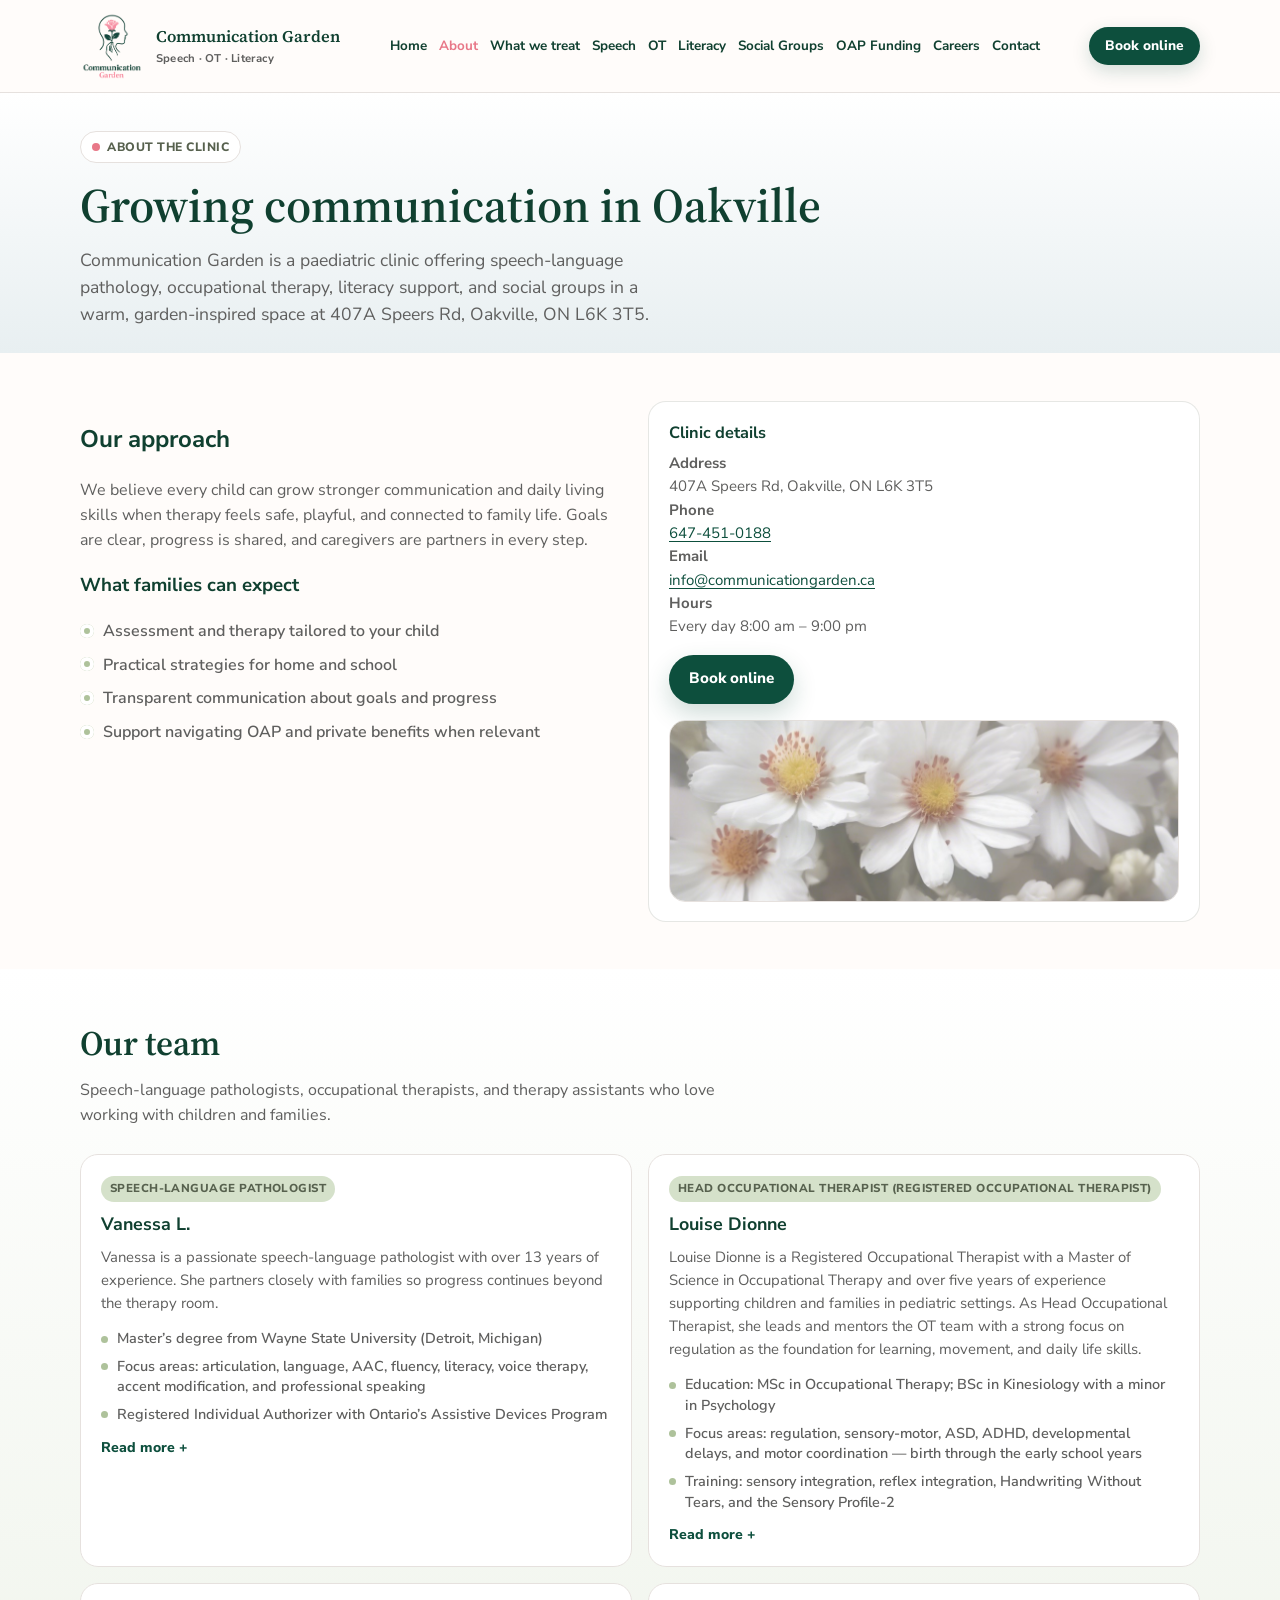
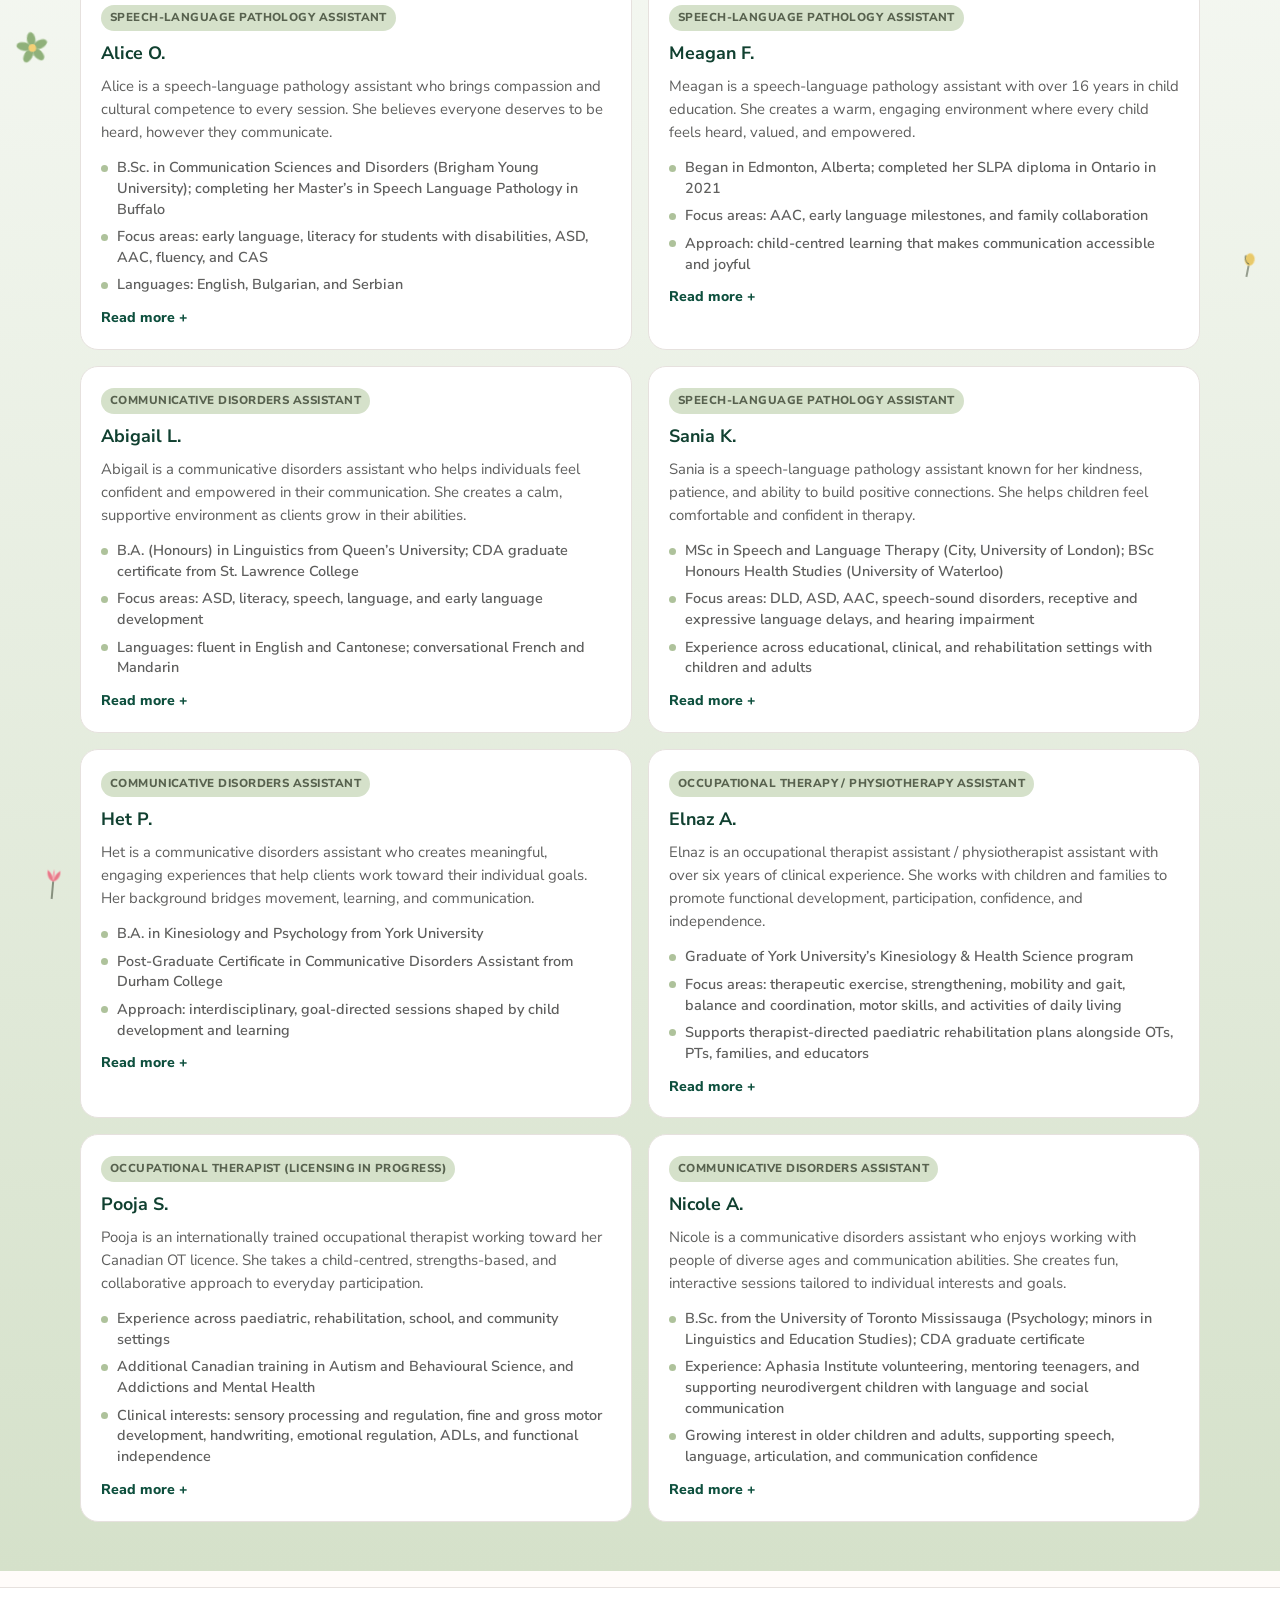
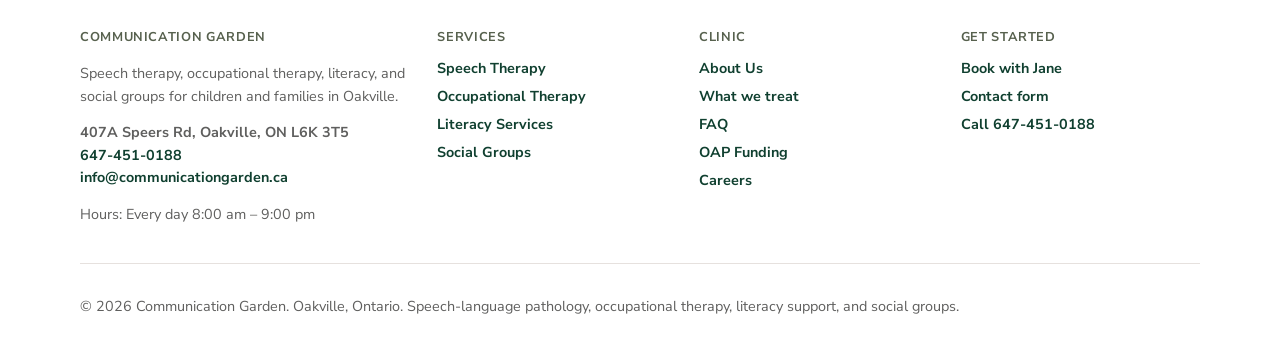
==== about-us/index.html @ 12ea1bd5 "Improve on-site SEO for Google discovery Unique keyword titles and meta descriptions, Twitter/OG sha" ====
<!DOCTYPE html>
<html lang="en-CA">
<head>
<meta charset="utf-8">
<meta name="viewport" content="width=device-width, initial-scale=1">
<title>About Our Oakville Clinic | Communication Garden</title>
<meta name="description" content="Meet the Communication Garden team — paediatric speech-language pathologists and occupational therapists serving Oakville, Burlington, Mississauga, and Halton.">
<link rel="canonical" href="https://communicationgarden.ca/about-us/">
<meta property="og:title" content="About Our Oakville Clinic | Communication Garden">
<meta property="og:description" content="Meet the Communication Garden team — paediatric speech-language pathologists and occupational therapists serving Oakville, Burlington, Mississauga, and Halton.">
<meta property="og:type" content="website">
<meta property="og:url" content="https://communicationgarden.ca/about-us/">
<meta property="og:image" content="https://communicationgarden.ca/assets/photo-hero.jpg">
<meta property="og:image:width" content="1600">
<meta property="og:image:height" content="1067">
<meta property="og:image:alt" content="Communication Garden clinic in Oakville">
<meta property="og:site_name" content="Communication Garden">
<meta property="og:locale" content="en_CA">
<meta name="twitter:card" content="summary_large_image">
<meta name="twitter:title" content="About Our Oakville Clinic | Communication Garden">
<meta name="twitter:description" content="Meet the Communication Garden team — paediatric speech-language pathologists and occupational therapists serving Oakville, Burlington, Mississauga, and Halton.">
<meta name="twitter:image" content="https://communicationgarden.ca/assets/photo-hero.jpg">
<meta name="theme-color" content="#0D4F3D">
<link rel="icon" href="/assets/favicon.png" type="image/png" sizes="any">
<link rel="icon" href="/assets/favicon-32x32.png" type="image/png" sizes="32x32">
<link rel="icon" href="/assets/favicon-16x16.png" type="image/png" sizes="16x16">
<link rel="apple-touch-icon" href="/assets/apple-touch-icon.png" sizes="180x180">
<link rel="preconnect" href="https://fonts.googleapis.com">
<link rel="preconnect" href="https://fonts.gstatic.com" crossorigin>
<link href="https://fonts.googleapis.com/css2?family=Nunito+Sans:wght@400;600;700;800&family=Source+Serif+4:opsz,wght@8..60,600&display=swap" rel="stylesheet">
<link rel="stylesheet" href="/styles.css">
<script type="application/ld+json">
{"@context":"https://schema.org","@type":["MedicalClinic","LocalBusiness"],"name":"Communication Garden","alternateName":"Communication Garden Oakville","description":"Paediatric speech therapy, occupational therapy, literacy support, and social groups in Oakville, Ontario.","url":"https://communicationgarden.ca/","telephone":"+1-647-451-0188","email":"info@communicationgarden.ca","image":"https://communicationgarden.ca/assets/logo.png","logo":"https://communicationgarden.ca/assets/logo.png","address":{"@type":"PostalAddress","streetAddress":"407A Speers Rd","addressLocality":"Oakville","addressRegion":"ON","postalCode":"L6K 3T5","addressCountry":"CA"},"geo":{"@type":"GeoCoordinates","latitude":43.43706,"longitude":-79.69803},"hasMap":"https://www.google.com/maps?q=407A+Speers+Rd,+Oakville,+ON+L6K+3T5","openingHoursSpecification":[{"@type":"OpeningHoursSpecification","dayOfWeek":["Monday","Tuesday","Wednesday","Thursday","Friday","Saturday","Sunday"],"opens":"08:00","closes":"21:00"}],"areaServed":[{"@type":"City","name":"Oakville"},{"@type":"City","name":"Burlington"},{"@type":"City","name":"Mississauga"},{"@type":"AdministrativeArea","name":"Halton"}],"sameAs":["https://communicationgarden.janeapp.com/","https://communicationgarden.janeapp.com/locations/communication-garden"],"medicalSpecialty":["Speech Pathology","Occupational Therapy"],"priceRange":"$$"}
</script>
</head>
<body>
<a class="skip" href="#main">Skip to content</a>
<header class="topbar">
  <div class="wrap topbar-inner">
    <a class="brand" href="/">
      <img src="/assets/logo.png" width="64" height="70" alt="Communication Garden logo">
      <span><span class="brand-name">Communication Garden</span><span class="brand-tag">Speech · OT · Literacy</span></span>
    </a>
    <nav class="nav-desktop" aria-label="Primary">
      <ul>
        <li><a href="/">Home</a></li>
<li><a href="/about-us/" aria-current="page">About</a></li>

<li><a href="/what-we-treat/">What we treat</a></li><li><a href="/speech-therapy/">Speech</a></li>
<li><a href="/occupational-therapy/">OT</a></li>
<li><a href="/literacy-services/">Literacy</a></li>
<li><a href="/social-groups/">Social Groups</a></li>
<li><a href="/oap-funding/">OAP Funding</a></li>
<li><a href="/careers/">Careers</a></li>
<li><a href="/contact/">Contact</a></li>
      </ul>
    </nav>
    <a class="nav-cta desktop-only" href="https://communicationgarden.janeapp.com/locations/communication-garden/book" target="_blank" rel="noopener">Book online</a>
    <button class="menu-toggle" type="button" aria-expanded="false" aria-controls="nav-drawer">Menu</button>
  </div>
  <div class="nav-drawer" id="nav-drawer">
    <div class="wrap">
      <ul>
        <li><a href="/">Home</a></li>
<li><a href="/about-us/" aria-current="page">About</a></li>

<li><a href="/what-we-treat/">What we treat</a></li><li><a href="/speech-therapy/">Speech</a></li>
<li><a href="/occupational-therapy/">OT</a></li>
<li><a href="/literacy-services/">Literacy</a></li>
<li><a href="/social-groups/">Social Groups</a></li>
<li><a href="/oap-funding/">OAP Funding</a></li>
<li><a href="/careers/">Careers</a></li>
<li><a href="/contact/">Contact</a></li>
      </ul>
      <a class="nav-cta" href="https://communicationgarden.janeapp.com/locations/communication-garden/book" target="_blank" rel="noopener">Book online</a>
    </div>
  </div>
</header>
<main id="main">

<section class="page-hero">
  <div class="wrap">
    <div class="eyebrow"><i></i> About the clinic</div>
    <h1>Growing communication in Oakville</h1>
    <p class="lede">Communication Garden is a paediatric clinic offering speech-language pathology, occupational therapy, literacy support, and social groups in a warm, garden-inspired space at 407A Speers Rd, Oakville, ON L6K 3T5.</p>
  </div>
</section>
<section>
  <div class="wrap grid-2">
    <div class="prose">
      <h2>Our approach</h2>
      <p>We believe every child can grow stronger communication and daily living skills when therapy feels safe, playful, and connected to family life. Goals are clear, progress is shared, and caregivers are partners in every step.</p>
<h3>What families can expect</h3>
      <ul class="list-check">
        <li>Assessment and therapy tailored to your child</li>
        <li>Practical strategies for home and school</li>
        <li>Transparent communication about goals and progress</li>
        <li>Support navigating OAP and private benefits when relevant</li>
      </ul>
    </div>
    <aside class="card">
      <h3>Clinic details</h3>
      <p><strong>Address</strong><br>407A Speers Rd, Oakville, ON L6K 3T5</p>
      <p><strong>Phone</strong><br><a href="tel:+16474510188">647-451-0188</a></p>
      <p><strong>Email</strong><br><a href="mailto:info@communicationgarden.ca">info@communicationgarden.ca</a></p>
      <p><strong>Hours</strong><br>Every day 8:00 am – 9:00 pm</p>
      <p style="margin-top:1rem"><a class="btn btn-primary" href="https://communicationgarden.janeapp.com/locations/communication-garden/book" target="_blank" rel="noopener">Book online</a></p>
      <div class="hero-photo" style="margin-top:1rem">
        <img src="/assets/photo-2.jpg" alt="Warm therapy room inside Communication Garden Oakville" width="640" height="360" loading="lazy">
      </div>
    </aside>
  </div>
</section>
<section class="band">
  <div class="wrap">
    <div class="section-head">
      <h2>Our team</h2>
      <p>Speech-language pathologists, occupational therapists, and therapy assistants who love working with children and families.</p>
    </div>
    <div class="team-grid">
      <article class="team-card">
        <span class="role">Speech-Language Pathologist</span>
        <h3>Vanessa L.</h3>
        <p>Vanessa is a passionate speech-language pathologist with over 13 years of experience. She partners closely with families so progress continues beyond the therapy room.</p>
        <ul class="team-points">
          <li>Master’s degree from Wayne State University (Detroit, Michigan)</li>
          <li>Focus areas: articulation, language, AAC, fluency, literacy, voice therapy, accent modification, and professional speaking</li>
          <li>Registered Individual Authorizer with Ontario’s Assistive Devices Program</li>
        </ul>
        <details class="team-more">
          <summary>Read more</summary>
          <p>Vanessa earned her Master’s degree from Wayne State University in Detroit, Michigan, and has worked in diverse settings including children’s treatment centres, community schools, an AAC clinic, and private practice. Her clinical expertise includes articulation, language, AAC, fluency, literacy, voice therapy, accent modification, and professional speaking skills. A registered Individual Authorizer with Ontario’s Assistive Devices Program, Vanessa is dedicated to family-centred care, working closely with families to support lasting progress beyond the therapy room.</p>
        </details>
      </article>
      <article class="team-card">
        <span class="role">Head Occupational Therapist (Registered Occupational Therapist)</span>
        <h3>Louise Dionne</h3>
        <p>Louise Dionne is a Registered Occupational Therapist with a Master of Science in Occupational Therapy and over five years of experience supporting children and families in pediatric settings. As Head Occupational Therapist, she leads and mentors the OT team with a strong focus on regulation as the foundation for learning, movement, and daily life skills.</p>
        <ul class="team-points">
          <li>Education: MSc in Occupational Therapy; BSc in Kinesiology with a minor in Psychology</li>
          <li>Focus areas: regulation, sensory-motor, ASD, ADHD, developmental delays, and motor coordination — birth through the early school years</li>
          <li>Training: sensory integration, reflex integration, Handwriting Without Tears, and the Sensory Profile-2</li>
        </ul>
        <details class="team-more">
          <summary>Read more</summary>
          <p>Louise Dionne is a Registered Occupational Therapist with a Master of Science in Occupational Therapy and over five years of experience supporting children and families in pediatric settings. She began her career working closely with children with autism spectrum disorder, sensory processing differences, ADHD, developmental delays, and motor coordination challenges, which shaped her clinical approach and passion for pediatric care.</p>
          <p>Louise has worked across clinic, school, and home-based environments, supporting infants and children from birth through the early school years. She holds a Bachelor of Science in Kinesiology with a minor in Psychology, and her graduate research explored the effectiveness of social stories in supporting self-regulation in children with autism.</p>
          <p>She has completed additional professional training in sensory integration, reflex integration, Handwriting Without Tears, and the Sensory Profile-2, allowing her to thoughtfully support children with sensory-motor, regulation, and functional participation needs. Louise brings a strong focus on regulation as the foundation for learning, movement, and daily life skills, and values practical strategies that can be consistently carried over across home, school, and therapy settings.</p>
          <p>In her current role as Head Occupational Therapist, Louise leads and supervises the OT team, providing mentorship, clinical guidance, and oversight to ensure high-quality, consistent care. Through years of hands-on experience, she has learned that meaningful progress happens when children are supported by aligned teams and when families feel confident, informed, and empowered. She places a strong emphasis on parent education, interdisciplinary collaboration, and clinician support.</p>
          <p>Outside of her professional role, Louise values time with her family and daughter. She also enjoys yoga, travel, and reading. She brings curiosity, structure, and compassion into both her work and everyday life, and remains deeply committed to ongoing learning and professional growth.</p>
        </details>
      </article>
      <article class="team-card">
        <span class="role">Speech-Language Pathology Assistant</span>
        <h3>Alice O.</h3>
        <p>Alice is a speech-language pathology assistant who brings compassion and cultural competence to every session. She believes everyone deserves to be heard, however they communicate.</p>
        <ul class="team-points">
          <li>B.Sc. in Communication Sciences and Disorders (Brigham Young University); completing her Master’s in Speech Language Pathology in Buffalo</li>
          <li>Focus areas: early language, literacy for students with disabilities, ASD, AAC, fluency, and CAS</li>
          <li>Languages: English, Bulgarian, and Serbian</li>
        </ul>
        <details class="team-more">
          <summary>Read more</summary>
          <p>Alice holds a B.Sc. in Communication Sciences and Disorders from Brigham Young University in Utah and is currently completing her Master’s in Speech Language Pathology in Buffalo. She has contributed to research in early language intervention, speech motor planning, and autism for children aged 4–18, and has worked in both Canada and the U.S. across educational and medical settings. Her experience includes early language, literacy for students with disabilities, ASD, AAC, fluency, and CAS. She emphasizes cultural competence and personalized care to help clients feel comfortable in therapy, and provides services in English, Bulgarian, and Serbian.</p>
        </details>
      </article>
      <article class="team-card">
        <span class="role">Speech-Language Pathology Assistant</span>
        <h3>Meagan F.</h3>
        <p>Meagan is a speech-language pathology assistant with over 16 years in child education. She creates a warm, engaging environment where every child feels heard, valued, and empowered.</p>
        <ul class="team-points">
          <li>Began in Edmonton, Alberta; completed her SLPA diploma in Ontario in 2021</li>
          <li>Focus areas: AAC, early language milestones, and family collaboration</li>
          <li>Approach: child-centred learning that makes communication accessible and joyful</li>
        </ul>
        <details class="team-more">
          <summary>Read more</summary>
          <p>Meagan is a passionate Speech-Language Pathology Assistant (SLPA) with over 16 years of experience in child education. She began her career in Edmonton, Alberta, supporting children’s learning and development across diverse educational settings. After relocating to Ontario, she completed her SLPA diploma in 2021 to deepen her focus on communication and language development. She applies her strong background in child-centred learning to speech and language support. Whether working with AAC, supporting early language milestones, or collaborating with families and professionals, she strives to make communication accessible and joyful.</p>
        </details>
      </article>
      <article class="team-card">
        <span class="role">Communicative Disorders Assistant</span>
        <h3>Abigail L.</h3>
        <p>Abigail is a communicative disorders assistant who helps individuals feel confident and empowered in their communication. She creates a calm, supportive environment as clients grow in their abilities.</p>
        <ul class="team-points">
          <li>B.A. (Honours) in Linguistics from Queen’s University; CDA graduate certificate from St. Lawrence College</li>
          <li>Focus areas: ASD, literacy, speech, language, and early language development</li>
          <li>Languages: fluent in English and Cantonese; conversational French and Mandarin</li>
        </ul>
        <details class="team-more">
          <summary>Read more</summary>
          <p>Abigail holds a Bachelor of Arts (Honours) in Linguistics from Queen’s University and completed her CDA graduate certificate at St. Lawrence College. Her experience includes supporting individuals with ASD, literacy, speech, language, and early language development. She is committed to advocating for her clients’ needs and creating a calm, supportive environment for them as they grow in their abilities. She is fluent in English and Cantonese, and conversational in French and Mandarin.</p>
        </details>
      </article>
      <article class="team-card">
        <span class="role">Speech-Language Pathology Assistant</span>
        <h3>Sania K.</h3>
        <p>Sania is a speech-language pathology assistant known for her kindness, patience, and ability to build positive connections. She helps children feel comfortable and confident in therapy.</p>
        <ul class="team-points">
          <li>MSc in Speech and Language Therapy (City, University of London); BSc Honours Health Studies (University of Waterloo)</li>
          <li>Focus areas: DLD, ASD, AAC, speech-sound disorders, receptive and expressive language delays, and hearing impairment</li>
          <li>Experience across educational, clinical, and rehabilitation settings with children and adults</li>
        </ul>
        <details class="team-more">
          <summary>Read more</summary>
          <p>Sania recently completed her Master of Science in Speech and Language Therapy at City, University of London, England, and holds a Bachelor of Science in Honours Health Studies from the University of Waterloo, Canada. She has clinical experience supporting children and adults across educational, clinical, and rehabilitation settings. Her experience includes developmental language disorder, autism spectrum disorder, AAC, speech-sound disorders, receptive and expressive language delays, and hearing impairment. She supports both verbal and non-verbal communication with individualized strategies, aiming to make therapy enjoyable, engaging, and meaningful.</p>
        </details>
      </article>
      <article class="team-card">
        <span class="role">Communicative Disorders Assistant</span>
        <h3>Het P.</h3>
        <p>Het is a communicative disorders assistant who creates meaningful, engaging experiences that help clients work toward their individual goals. Her background bridges movement, learning, and communication.</p>
        <ul class="team-points">
          <li>B.A. in Kinesiology and Psychology from York University</li>
          <li>Post-Graduate Certificate in Communicative Disorders Assistant from Durham College</li>
          <li>Approach: interdisciplinary, goal-directed sessions shaped by child development and learning</li>
        </ul>
        <details class="team-more">
          <summary>Read more</summary>
          <p>Het is a dedicated Communicative Disorders Assistant who is passionate about creating meaningful and engaging experiences that support clients in working toward their individual goals. She holds a Bachelor of Arts in Kinesiology and Psychology from York University and a Post-Graduate Certificate in Communicative Disorders Assistant from Durham College. Her educational background has shaped her interdisciplinary understanding of child development, communication, and learning.</p>
        </details>
      </article>
      <article class="team-card">
        <span class="role">Occupational Therapy / Physiotherapy Assistant</span>
        <h3>Elnaz A.</h3>
        <p>Elnaz is an occupational therapist assistant / physiotherapist assistant with over six years of clinical experience. She works with children and families to promote functional development, participation, confidence, and independence.</p>
        <ul class="team-points">
          <li>Graduate of York University’s Kinesiology &amp; Health Science program</li>
          <li>Focus areas: therapeutic exercise, strengthening, mobility and gait, balance and coordination, motor skills, and activities of daily living</li>
          <li>Supports therapist-directed paediatric rehabilitation plans alongside OTs, PTs, families, and educators</li>
        </ul>
        <details class="team-more">
          <summary>Read more</summary>
          <p>Elnaz is a graduate of York University’s Kinesiology &amp; Health Science program and an experienced Occupational Therapist Assistant / Physiotherapist Assistant with over six years of clinical experience supporting clients in rehabilitation and multidisciplinary healthcare settings. She supports therapist-directed treatment plans tailored to each child’s needs, abilities, interests, and goals. Her experience includes therapeutic exercise, strengthening, mobility and gait training, balance and coordination activities, endurance training, functional activities, motor skill development, and support with activities of daily living. She works closely with occupational therapists, physiotherapists, families, educators, and other healthcare professionals, monitors and reports children’s responses to treatment, reinforces home programs, and encourages participation in meaningful play, school, self-care, and daily routines.</p>
        </details>
      </article>
      <article class="team-card">
        <span class="role">Occupational Therapist (licensing in progress)</span>
        <h3>Pooja S.</h3>
        <p>Pooja is an internationally trained occupational therapist working toward her Canadian OT licence. She takes a child-centred, strengths-based, and collaborative approach to everyday participation.</p>
        <ul class="team-points">
          <li>Experience across paediatric, rehabilitation, school, and community settings</li>
          <li>Additional Canadian training in Autism and Behavioural Science, and Addictions and Mental Health</li>
          <li>Clinical interests: sensory processing and regulation, fine and gross motor development, handwriting, emotional regulation, ADLs, and functional independence</li>
        </ul>
        <details class="team-more">
          <summary>Read more</summary>
          <p>Pooja is an internationally trained Occupational Therapist currently working toward her Occupational Therapy licensing in Canada. She has experience working with children, young adults, and individuals across pediatric, rehabilitation, school, and community settings. She has additional training in Autism and Behavioural Science, as well as Addictions and Mental Health, completed in Canada. Her clinical interests include sensory processing and regulation, fine and gross motor development, handwriting, emotional regulation, activities of daily living, and functional independence. She works closely with families, educators, and other professionals to support meaningful participation in everyday activities.</p>
        </details>
      </article>
      <article class="team-card">
        <span class="role">Communicative Disorders Assistant</span>
        <h3>Nicole A.</h3>
        <p>Nicole is a communicative disorders assistant who enjoys working with people of diverse ages and communication abilities. She creates fun, interactive sessions tailored to individual interests and goals.</p>
        <ul class="team-points">
          <li>B.Sc. from the University of Toronto Mississauga (Psychology; minors in Linguistics and Education Studies); CDA graduate certificate</li>
          <li>Experience: Aphasia Institute volunteering, mentoring teenagers, and supporting neurodivergent children with language and social communication</li>
          <li>Growing interest in older children and adults, supporting speech, language, articulation, and communication confidence</li>
        </ul>
        <details class="team-more">
          <summary>Read more</summary>
          <p>Nicole completed her Bachelor of Science at the University of Toronto Mississauga, majoring in Psychology with double minors in Linguistics and Education Studies, before completing her graduate certificate as a CDA. She has experience volunteering with individuals with aphasia through the Aphasia Institute, mentoring teenagers, and supporting neurodivergent children with language and social communication. She enjoys creating fun, interactive sessions tailored to individual interests and goals, and has a growing interest in working with older children and adults while supporting speech, language, articulation, and communication confidence.</p>
        </details>
      </article>
    </div>
  </div>
</section>

</main>
<footer>
  <div class="wrap footer-grid">
    <div>
      <h3>Communication Garden</h3>
      <p>Speech therapy, occupational therapy, literacy, and social groups for children and families in Oakville.</p>
      <p><strong>407A Speers Rd, Oakville, ON L6K 3T5</strong><br>
      <a href="tel:+16474510188">647-451-0188</a><br>
      <a href="mailto:info@communicationgarden.ca">info@communicationgarden.ca</a></p>
      <p>Hours: Every day 8:00 am – 9:00 pm</p>
    </div>
    <div>
      <h3>Services</h3>
      <ul>
        <li><a href="/speech-therapy/">Speech Therapy</a></li>
        <li><a href="/occupational-therapy/">Occupational Therapy</a></li>
        <li><a href="/literacy-services/">Literacy Services</a></li>
        <li><a href="/social-groups/">Social Groups</a></li>
      </ul>
    </div>
    <div>
      <h3>Clinic</h3>
      <ul>
        <li><a href="/about-us/">About Us</a></li>
        <li><a href="/what-we-treat/">What we treat</a></li>
        <li><a href="/speech-therapy-oakville-faq/">FAQ</a></li>
        <li><a href="/oap-funding/">OAP Funding</a></li>
        <li><a href="/careers/">Careers</a></li>
      </ul>
    </div>
    <div>
      <h3>Get started</h3>
      <ul>
        <li><a href="https://communicationgarden.janeapp.com/locations/communication-garden/book" target="_blank" rel="noopener">Book with Jane</a></li>
        <li><a href="/contact/">Contact form</a></li>
        <li><a href="tel:+16474510188">Call 647-451-0188</a></li>
      </ul>
    </div>
  </div>
  <div class="wrap legal">
    <p>© 2026 Communication Garden. Oakville, Ontario. Speech-language pathology, occupational therapy, literacy support, and social groups.</p>
  </div>
</footer>
<script src="/site.js" defer></script>
</body>
</html>
---- styles.css ----
/* Communication Garden — static site */
:root {
  --forest: #0D4F3D;
  --forest-deep: #104030;
  --rose: #E87888;
  --sage: #D5E1CA;
  --sage-mid: #AEC29B;
  --sage-dark: #57614E;
  --blush: #FADCD6;
  --dusty: #E8EFF1;
  --slate: #899DA3;
  --slate-dark: #5B696D;
  --text: #1C1C1C;
  --muted: #5F5F5E;
  --bg: #FFFCFA;
  --card: #FFFFFF;
  --line: #E6E1DE;
  --radius: 18px;
  --shadow: 0 12px 40px rgba(13, 79, 61, 0.08);
  --max: 1120px;
}
* { box-sizing: border-box; }
html { scroll-behavior: smooth; }
body {
  margin: 0;
  font-family: "Nunito Sans", system-ui, -apple-system, sans-serif;
  color: var(--text);
  background: var(--bg);
  line-height: 1.55;
  -webkit-font-smoothing: antialiased;
}
img { max-width: 100%; height: auto; display: block; }
a { color: var(--forest); text-decoration-thickness: 1px; text-underline-offset: 3px; }
a:hover { color: var(--slate-dark); }
.wrap { width: min(var(--max), calc(100% - 2rem)); margin-inline: auto; }
.skip {
  position: absolute; left: -999px; top: 0; background: var(--forest); color: #fff;
  padding: .6rem 1rem; z-index: 100;
}
.skip:focus { left: 1rem; top: 1rem; }
.topbar {
  position: sticky; top: 0; z-index: 50;
  background: rgba(255,252,250,.94);
  backdrop-filter: blur(10px);
  border-bottom: 1px solid var(--line);
}
.topbar-inner {
  display: flex; align-items: center; justify-content: space-between; gap: 1rem;
  padding: .7rem 0;
}
.brand { display: flex; align-items: center; gap: .75rem; text-decoration: none; color: inherit; }
.brand img {
  width: 64px; height: auto; max-height: none;
  object-fit: contain; object-position: center top;
  flex-shrink: 0; display: block;
}
.topbar, .topbar-inner, .brand { overflow: visible; }
.brand-name {
  font-family: "Source Serif 4", Georgia, serif;
  font-weight: 600; font-size: 1.02rem; color: var(--forest-deep); line-height: 1.15;
}
.brand-tag { display: block; font-size: .7rem; color: var(--muted); font-weight: 700; letter-spacing: .02em; }
.nav-desktop ul {
  display: flex; flex-wrap: wrap; gap: .15rem .85rem; list-style: none; margin: 0; padding: 0;
  font-size: .86rem; font-weight: 700;
}
.nav-desktop a { text-decoration: none; color: var(--forest-deep); }
.nav-desktop a:hover, .nav-desktop a[aria-current="page"] { color: var(--rose); }
.nav-cta {
  background: var(--forest); color: #fff !important; padding: .55rem 1rem; border-radius: 999px;
  text-decoration: none !important; font-weight: 800; font-size: .86rem;
  box-shadow: 0 6px 18px rgba(13,79,61,.18); white-space: nowrap;
}
.nav-cta:hover { background: var(--forest-deep); }
.menu-toggle {
  display: none; border: 1px solid var(--line); background: #fff; border-radius: 10px;
  padding: .45rem .7rem; font-weight: 800; color: var(--forest-deep); cursor: pointer;
}
.nav-drawer {
  display: none; border-top: 1px solid var(--line); background: #fff; padding: .75rem 0 1rem;
}
.nav-drawer.open { display: block; }
.nav-drawer ul { list-style: none; margin: 0; padding: 0; display: grid; gap: .35rem; }
.nav-drawer a {
  display: block; padding: .55rem 0; text-decoration: none; font-weight: 800; color: var(--forest-deep);
}
.nav-drawer .nav-cta { display: inline-flex; margin-top: .5rem; }
.hero {
  position: relative; overflow: hidden;
  padding: 3.25rem 0 2.75rem;
  background:
    radial-gradient(900px 420px at 85% 10%, rgba(232,120,136,.18), transparent 60%),
    radial-gradient(700px 380px at 10% 80%, rgba(174,194,155,.35), transparent 55%),
    linear-gradient(180deg, #fff 0%, var(--dusty) 100%);
}
.hero-grid { display: grid; grid-template-columns: 1.15fr .85fr; gap: 2.25rem; align-items: center; }
.eyebrow {
  display: inline-flex; align-items: center; gap: .45rem;
  background: #fff; border: 1px solid var(--line); color: var(--sage-dark);
  font-size: .76rem; font-weight: 800; letter-spacing: .04em; text-transform: uppercase;
  padding: .35rem .7rem; border-radius: 999px; margin-bottom: 1rem;
}
.eyebrow i { width: 8px; height: 8px; border-radius: 50%; background: var(--rose); display: inline-block; }
h1 {
  font-family: "Source Serif 4", Georgia, serif;
  font-size: clamp(1.9rem, 4vw, 3rem); line-height: 1.12; margin: 0 0 .85rem;
  color: var(--forest-deep); font-weight: 600;
}
.lede { font-size: 1.1rem; color: var(--muted); max-width: 38rem; margin: 0 0 1.2rem; }
.hero-points { display: grid; gap: .55rem; margin: 0 0 1.4rem; padding: 0; list-style: none; }
.hero-points li {
  display: flex; gap: .6rem; align-items: flex-start; font-weight: 700; color: var(--forest-deep);
}
.hero-points li::before {
  content: ""; width: 18px; height: 18px; margin-top: .15rem; flex: none;
  background: var(--sage-mid); border-radius: 50%; box-shadow: inset 0 0 0 5px #fff;
}
.cta-row { display: flex; flex-wrap: wrap; gap: .7rem; align-items: center; }
.btn {
  display: inline-flex; align-items: center; justify-content: center; gap: .4rem;
  border-radius: 999px; padding: .8rem 1.25rem; font-weight: 800; border: none; cursor: pointer;
  text-decoration: none !important; font-size: .95rem;
}
.btn-primary { background: var(--forest); color: #fff !important; box-shadow: 0 10px 24px rgba(13,79,61,.2); }
.btn-primary:hover { background: var(--forest-deep); }
.btn-ghost { background: #fff; color: var(--forest) !important; border: 1px solid var(--line); }
.btn-ghost:hover { border-color: var(--slate); }
.trust-row { display: flex; flex-wrap: wrap; gap: .55rem; margin-top: 1.35rem; }
.pill {
  background: rgba(255,255,255,.85); border: 1px solid var(--line); border-radius: 999px;
  padding: .38rem .72rem; font-size: .76rem; font-weight: 800; color: var(--sage-dark);
}
.hero-card {
  background: var(--card); border-radius: 24px; box-shadow: var(--shadow);
  border: 1px solid var(--line); padding: 1.35rem;
}
.hero-card h2 { font-size: 1.05rem; margin: 0 0 .85rem; color: var(--forest-deep); }
.nap { display: grid; gap: .65rem; font-size: .92rem; }
.nap strong { display: block; color: var(--forest-deep); font-size: .76rem; text-transform: uppercase; letter-spacing: .04em; }
.hours { margin-top: 1rem; padding-top: 1rem; border-top: 1px solid var(--line); }
.hours p { margin: .35rem 0 0; color: var(--muted); }
.hero-photo { margin-top: 1rem; border-radius: 16px; overflow: hidden; border: 1px solid var(--line); }
.hero-photo img { width: 100%; height: 180px; object-fit: cover; }
section { padding: 3rem 0; }
.section-head { max-width: 42rem; margin-bottom: 1.6rem; }
.section-head h2 {
  font-family: "Source Serif 4", Georgia, serif; font-size: clamp(1.55rem, 3vw, 2.15rem);
  margin: 0 0 .5rem; color: var(--forest-deep); font-weight: 600;
}
.section-head p { margin: 0; color: var(--muted); }
.page-hero { padding: 2.4rem 0 1.5rem; background: linear-gradient(180deg, #fff, var(--dusty)); }
.page-hero .lede { margin-bottom: 0; }
.services { display: grid; grid-template-columns: repeat(4, 1fr); gap: 1rem; }
.service {
  background: #fff; border: 1px solid var(--line); border-radius: var(--radius);
  padding: 1.25rem; display: flex; flex-direction: column; gap: .65rem;
  box-shadow: 0 8px 24px rgba(28,28,28,.03); min-height: 100%;
}
.service .icon {
  width: 42px; height: 42px; border-radius: 14px; display: grid; place-items: center;
  font-size: 1.15rem; background: var(--sage);
}
.service:nth-child(2) .icon { background: var(--blush); }
.service:nth-child(3) .icon { background: var(--dusty); }
.service:nth-child(4) .icon { background: #f3e6dc; }
.service h3 { margin: 0; font-size: 1.08rem; color: var(--forest-deep); }
.service p { margin: 0; color: var(--muted); flex: 1; font-size: .93rem; }
.service a { font-weight: 800; text-decoration: none; }
.band { background: linear-gradient(180deg, #fff, var(--sage)); }
.why { display: grid; grid-template-columns: 1fr 1fr; gap: 1rem; }
.why article, .card {
  background: #fff; border-radius: var(--radius); padding: 1.2rem 1.25rem; border: 1px solid rgba(87,97,78,.15);
}
.why h3, .card h3 { margin: 0 0 .35rem; font-size: 1.02rem; color: var(--forest-deep); }
.why p, .card p { margin: 0; color: var(--muted); font-size: .94rem; }
.funding { display: grid; grid-template-columns: 1.2fr .8fr; gap: 1.25rem; align-items: stretch; }
.funding-card, .funding-side {
  border-radius: 22px; padding: 1.55rem; border: 1px solid var(--line); background: #fff;
}
.funding-side {
  background: var(--forest); color: #fff; border: none;
  display: flex; flex-direction: column; justify-content: center; gap: .8rem;
}
.funding-side h3 { margin: 0; font-family: "Source Serif 4", Georgia, serif; font-size: 1.4rem; font-weight: 600; }
.funding-side p { margin: 0; opacity: .92; }
.funding-side a { color: #fff !important; font-weight: 800; }
.cta-final {
  background: linear-gradient(135deg, var(--forest), var(--forest-deep));
  color: #fff; border-radius: 28px; padding: 2rem; text-align: center; box-shadow: var(--shadow);
}
.cta-final h2 { margin: 0 0 .5rem; font-family: "Source Serif 4", Georgia, serif; font-weight: 600; font-size: clamp(1.45rem, 3vw, 2rem); }
.cta-final p { margin: 0 auto 1.2rem; max-width: 36rem; opacity: .92; }
.cta-final .btn-primary { background: #fff; color: var(--forest) !important; }
.cta-final .btn-ghost { background: transparent; color: #fff !important; border-color: rgba(255,255,255,.35); }
.prose { max-width: 46rem; }
.prose p, .prose li { color: var(--muted); }
.prose h2, .prose h3 { color: var(--forest-deep); }
.grid-2 { display: grid; grid-template-columns: 1fr 1fr; gap: 1rem; }
.grid-3 { display: grid; grid-template-columns: repeat(3, 1fr); gap: 1rem; }
.list-check { list-style: none; padding: 0; margin: 0; display: grid; gap: .55rem; }
.list-check li {
  display: flex; gap: .55rem; align-items: flex-start; color: var(--muted); font-weight: 600;
}
.list-check li::before {
  content: ""; width: 14px; height: 14px; margin-top: .3rem; flex: none;
  border-radius: 50%; background: var(--sage-mid); box-shadow: inset 0 0 0 4px #fff;
}
.team-grid { display: grid; grid-template-columns: repeat(2, 1fr); gap: 1rem; }
.team-card {
  background: #fff; border: 1px solid var(--line); border-radius: var(--radius); padding: 1.25rem;
}
.team-card .role {
  display: inline-block; font-size: .72rem; font-weight: 800; letter-spacing: .04em;
  text-transform: uppercase; color: var(--sage-dark); background: var(--sage);
  border-radius: 999px; padding: .25rem .55rem; margin-bottom: .55rem;
}
.team-card h3 { margin: 0 0 .45rem; color: var(--forest-deep); font-size: 1.12rem; }
.team-card p { margin: 0; color: var(--muted); font-size: .93rem; }
.team-card .team-points {
  list-style: none;
  margin: .85rem 0 0;
  padding: 0;
  display: grid;
  gap: .4rem;
}
.team-card .team-points li {
  position: relative;
  padding-left: 1rem;
  color: var(--muted);
  font-size: .9rem;
  font-weight: 600;
  line-height: 1.45;
}
.team-card .team-points li::before {
  content: "";
  position: absolute;
  left: 0;
  top: .45rem;
  width: 7px;
  height: 7px;
  border-radius: 50%;
  background: var(--sage-mid);
}
.team-card .team-more {
  margin-top: .75rem;
}
.team-card .team-more summary {
  cursor: pointer;
  color: var(--forest);
  font-weight: 800;
  font-size: .88rem;
  list-style: none;
}
.team-card .team-more summary::-webkit-details-marker { display: none; }
.team-card .team-more summary::after {
  content: " +";
  font-weight: 800;
}
.team-card .team-more[open] summary::after { content: " –"; }
.team-card .team-more p {
  margin: .55rem 0 0;
  font-size: .9rem;
}


.faq details {
  background: #fff; border: 1px solid var(--line); border-radius: 14px; padding: .9rem 1rem; margin-bottom: .7rem;
}
.faq summary { cursor: pointer; font-weight: 800; color: var(--forest-deep); }
.faq details p { margin: .65rem 0 0; color: var(--muted); }
.form-card {
  background: #fff; border: 1px solid var(--line); border-radius: 22px; padding: 1.4rem;
  box-shadow: var(--shadow);
}
.form { display: grid; gap: .85rem; }
.form-row { display: grid; grid-template-columns: 1fr 1fr; gap: .85rem; }
label { display: grid; gap: .3rem; font-weight: 700; font-size: .88rem; color: var(--forest-deep); }
input, textarea, select {
  font: inherit; padding: .7rem .8rem; border-radius: 12px; border: 1px solid var(--line);
  background: #fff; color: var(--text);
}
input:focus, textarea:focus, select:focus { outline: 2px solid rgba(13,79,61,.25); border-color: var(--forest); }
.honeypot { position: absolute; left: -9999px; opacity: 0; height: 0; width: 0; overflow: hidden; }
.form-note { font-size: .8rem; color: var(--muted); margin: 0; }
.form-status { display: none; padding: .75rem 1rem; border-radius: 12px; font-weight: 700; }
.form-status.ok { display: block; background: var(--sage); color: var(--forest-deep); }
.form-status.err { display: block; background: var(--blush); color: #7a2e2e; }
.fallback-links { margin-top: .75rem; font-size: .9rem; color: var(--muted); }
.contact-grid { display: grid; grid-template-columns: 1fr 1.1fr; gap: 1.25rem; align-items: start; }


/* Scroll-draw flower (decorative, low weight) */
.section-bloom {
  display: flex; justify-content: center; align-items: flex-end;
  padding: .35rem 0 .15rem; pointer-events: none;
}
.grow-flower { width: 42px; height: 122px; opacity: .72; overflow: visible; }
.gf-path {
  fill: none;
  stroke-linecap: round;
  stroke-linejoin: round;
  stroke-dasharray: 100;
  stroke-dashoffset: 100;
}
.gf-stem { stroke: var(--forest); stroke-width: 1.35; }
.gf-leaf-l, .gf-leaf-r { stroke: var(--sage-dark); stroke-width: 1.2; }
.gf-bloom { stroke: var(--rose); stroke-width: 1.35; }
.gf-center { stroke: var(--rose); stroke-width: 1.1; fill: none; }
.grow-flower.is-static .gf-path { stroke-dashoffset: 0; }
@media (max-width: 820px) {
  /* Compact flower between sections — visible on phones, does not cover copy */
  .section-bloom {
    display: flex;
    justify-content: center;
    align-items: flex-end;
    padding: .55rem 0 .2rem;
    min-height: 88px;
  }
  .grow-flower {
    width: 28px;
    height: 82px;
    opacity: .68;
  }
}
@media (prefers-reduced-motion: reduce) {
  .section-bloom { display: flex; }
  .gf-path { stroke-dashoffset: 0; }
  .grow-flower.is-static .gf-path { stroke-dashoffset: 0; }
}


/* Scroll-draw side vine (homepage, decorative) */
.vine-region { position: relative; overflow: visible; }
.vine-region > section { position: relative; z-index: 1; }
.vine-region .service,
.vine-region .why article,
.vine-region .funding-card,
.vine-region .funding-side {
  position: relative;
  z-index: 1;
}
/* Keep opaque card surfaces above the vine — do not override .funding-side (forest CTA) */
.vine-region .service,
.vine-region .why article,
.vine-region .funding-card {
  background: #fff;
}
.scroll-vine {
  position: absolute;
  top: 0.15rem;
  bottom: 0.35rem;
  pointer-events: none;
  z-index: 0;
  overflow: visible;
}
.scroll-vine--left {
  left: max(0px, calc((100% - var(--max)) / 2 - 5.5rem));
  width: 6.5rem;
  opacity: 0.9;
}
.scroll-vine--right {
  display: none;
  right: max(0px, calc((100% - var(--max)) / 2 - 4.5rem));
  left: auto;
  width: 5.25rem;
  top: 10%;
  bottom: 24%;
  opacity: 0.55;
}
.gv-stem-svg {
  position: absolute;
  inset: 0;
  width: 100%;
  height: 100%;
  overflow: visible;
}
.gv-path {
  fill: none;
  stroke-linecap: round;
  stroke-linejoin: round;
  stroke-dasharray: 100;
  stroke-dashoffset: 100;
}
.gv-stem {
  stroke: var(--forest);
  stroke-width: 2.5px;
  opacity: 0.95;
  vector-effect: non-scaling-stroke;
}
.gv-leaf-sprite {
  position: absolute;
  width: 40px;
  height: 52px;
  opacity: 0;
  transform: scale(0.4);
  transform-origin: center center;
  z-index: 1;
}
.gv-leaf-sprite svg {
  display: block;
  width: 100%;
  height: 100%;
  overflow: visible;
}
.gv-leaf-sprite--left {
  left: -0.15rem;
}
.gv-leaf-sprite--right {
  right: -0.35rem;
  left: auto;
  transform: scale(0.4) scaleX(-1);
}
.gv-leaf-fill {
  fill: var(--sage-mid);
  fill-opacity: 0;
  stroke: none;
}
.gv-leaf-path {
  stroke: var(--sage-dark);
  stroke-width: 2.1px;
  vector-effect: non-scaling-stroke;
}
.gv-bloom-g {
  transform-box: fill-box;
  transform-origin: center;
  opacity: 0;
  transform: scale(0.45);
}
.gv-end-bloom {
  position: absolute;
  left: 50%;
  bottom: 0;
  width: 118px;
  height: 118px;
  margin-left: -59px;
  transform: scale(0.3);
  transform-origin: center bottom;
  opacity: 0;
  overflow: visible;
  pointer-events: none;
  z-index: 2;
}
.gv-bloom, .gv-petal {
  stroke: var(--rose);
  stroke-width: 2.4px;
  vector-effect: non-scaling-stroke;
}
.gv-center {
  stroke: var(--rose);
  stroke-width: 2.1px;
  vector-effect: non-scaling-stroke;
}
.gv-bloom-fill {
  fill: var(--rose);
  fill-opacity: 0;
  stroke: none;
}
.gv-stem-svg.is-static .gv-path,
.gv-end-bloom.is-static .gv-path,
.gv-leaf-sprite.is-static .gv-path { stroke-dashoffset: 0; }
.gv-leaf-sprite.is-static {
  opacity: 1;
  transform: scale(1);
}
.gv-leaf-sprite--right.is-static { transform: scale(1) scaleX(-1); }
.gv-leaf-sprite.is-static .gv-leaf-fill { fill-opacity: 0.42; }
.gv-end-bloom.is-static {
  opacity: 1;
  transform: scale(1);
}
.gv-end-bloom.is-static .gv-bloom-fill { fill-opacity: 0.4; }
.gv-end-bloom.is-static .gv-bloom-g { opacity: 1; transform: scale(1); }

@media (min-width: 1200px) {
  .scroll-vine--right { display: block; }
  .scroll-vine--left {
    left: max(0.15rem, calc((100% - var(--max)) / 2 - 5.75rem));
    width: 7rem;
    opacity: 0.92;
  }
  .gv-leaf-sprite { width: 44px; height: 56px; }
}
@media (max-width: 1199px) {
  .scroll-vine--left {
    left: 0.2rem;
    width: 5rem;
    opacity: 0.88;
  }
  .gv-end-bloom { width: 96px; height: 96px; margin-left: -48px; }
}
@media (max-width: 820px) {
  .vine-region { padding-left: 2.85rem; }
  .scroll-vine--left {
    left: 0.15rem;
    width: 2.55rem; /* ~41px */
    opacity: 0.95;
  }
  .gv-leaf-sprite {
    width: 30px;
    height: 40px;
  }
  .gv-leaf-sprite--left { left: -0.35rem; }
  .gv-leaf-sprite--right { right: -0.85rem; }
  .gv-stem { stroke-width: 2.45px; }
  .gv-end-bloom {
    width: 72px;
    height: 72px;
    margin-left: 0;
    left: 0;
    transform: scale(0.3);
  }
  .gv-end-bloom.is-static { transform: scale(1); }
}
@media (prefers-reduced-motion: reduce) {
  .gv-path { stroke-dashoffset: 0; }
  .gv-leaf-sprite {
    opacity: 1;
    transform: scale(1);
  }
  .gv-leaf-sprite--right { transform: scale(1) scaleX(-1); }
  .gv-leaf-fill { fill-opacity: 0.42; }
  .gv-end-bloom { opacity: 1; transform: scale(1); }
  .gv-bloom-fill { fill-opacity: 0.4; }
  .gv-bloom-g { opacity: 1; transform: scale(1); }
}


/* Maps — subtle, on-brand */
.map-frame {
  position: relative;
  overflow: hidden;
  border-radius: calc(var(--radius) - 4px);
  background: var(--dusty);
  border: 1px solid rgba(87,97,78,.12);
  box-shadow: none;
}
.map-frame iframe {
  display: block;
  width: 100%;
  height: 100%;
  border: 0;
  filter: grayscale(0.55) contrast(0.96) brightness(1.02);
  transition: filter .35s ease;
}
.map-frame:hover iframe,
.map-frame:focus-within iframe {
  filter: none;
}
.map-frame--contact {
  margin-top: 1.15rem;
  height: 220px;
}
.map-frame--home {
  height: 260px;
  min-height: 220px;
}
.map-directions {
  margin: .65rem 0 0;
  font-size: .9rem;
  font-weight: 800;
}
.map-directions a { text-decoration: none; }
.visit-us {
  padding: 0 0 2.25rem;
}
.visit-us-grid {
  display: grid;
  grid-template-columns: 1fr 1.15fr;
  gap: 1.5rem;
  align-items: center;
  background: #fff;
  border: 1px solid rgba(87,97,78,.12);
  border-radius: 22px;
  padding: 1.4rem 1.5rem;
  box-shadow: var(--shadow);
}
.visit-us-copy h2 {
  margin: .35rem 0 .5rem;
  font-family: "Source Serif 4", Georgia, serif;
  font-weight: 600;
  font-size: clamp(1.45rem, 3vw, 1.85rem);
  color: var(--forest-deep);
}
.visit-meta {
  margin: 0;
  color: var(--muted);
  font-size: .95rem;
  line-height: 1.55;
}
.visit-meta strong { color: var(--forest-deep); font-weight: 800; }
@media (max-width: 820px) {
  .visit-us-grid { grid-template-columns: 1fr; padding: 1.15rem; }
  .map-frame--home { height: 220px; }
  .map-frame--contact { height: 200px; }
}

footer {
  padding: 2.5rem 0 2rem; border-top: 1px solid var(--line); background: #fff; margin-top: 1rem;
}
.footer-grid { display: grid; grid-template-columns: 1.4fr 1fr 1fr 1fr; gap: 1.4rem; }
footer h3 {
  margin: 0 0 .6rem; font-size: .8rem; text-transform: uppercase; letter-spacing: .05em; color: var(--sage-dark);
}
footer p, footer li { color: var(--muted); font-size: .9rem; }
footer ul { list-style: none; margin: 0; padding: 0; display: grid; gap: .35rem; }
footer a { text-decoration: none; color: var(--forest-deep); font-weight: 700; }
.legal { margin-top: 1.5rem; padding-top: 1rem; border-top: 1px solid var(--line); font-size: .8rem; color: var(--muted); }
@media (max-width: 980px) {
  .services { grid-template-columns: 1fr 1fr; }
  .footer-grid { grid-template-columns: 1fr 1fr; }
}
@media (max-width: 820px) {
  .hero-grid, .why, .funding, .grid-2, .grid-3, .team-grid, .form-row, .services, .footer-grid, .contact-grid, .visit-us-grid { grid-template-columns: 1fr; }
  .nav-desktop, .nav-cta.desktop-only { display: none; }
  .menu-toggle { display: inline-flex; }
  .brand img { width: 56px; height: auto; }
  .hero { padding: 2rem 0 1.75rem; }
}


/* ===== Desktop pop-garden flowers + nav hover blooms ===== */
:root {
  --petal-pink: #E87888;
  --petal-pink-soft: #F4A3AE;
  --petal-blue: #7BA8C9;
  --petal-blue-soft: #A9C9DE;
  --petal-yellow: #E8C96A;
  --petal-yellow-soft: #F3DEA0;
  --petal-green: #8FB07A;
  --petal-green-soft: #B5CFA5;
  --bloom-center: #F5D076;
}

.pop-flower,
.tab-bloom {
  display: none;
}

@media (min-width: 900px) {
  .hero,
  .vine-region > section,
  .visit-us,
  main > section {
    position: relative;
  }

  .pop-flower {
    display: block;
    position: absolute;
    width: var(--pop-size, 38px);
    height: var(--pop-size, 38px);
    left: var(--pop-left, auto);
    right: var(--pop-right, auto);
    top: var(--pop-top, 12%);
    z-index: 0;
    pointer-events: none;
    opacity: 0;
    transform: scale(0.15) rotate(var(--pop-rot, -8deg)) translateY(10px);
    transform-origin: 50% 85%;
    will-change: transform, opacity;
  }
  .pop-flower svg { width: 100%; height: 100%; display: block; overflow: visible; }
  .pop-flower.is-in {
    animation: popBloom .72s cubic-bezier(.34, 1.56, .64, 1) forwards,
               popSway 3.6s ease-in-out .72s infinite;
    animation-delay: var(--pop-delay, 0s), calc(var(--pop-delay, 0s) + .72s);
  }
  .pop-flower.is-static {
    opacity: .9;
    transform: scale(1) rotate(var(--pop-rot, 0deg));
    animation: none;
  }

  @keyframes popBloom {
    0%   { opacity: 0; transform: scale(0.12) rotate(calc(var(--pop-rot, -8deg) - 18deg)) translateY(14px); }
    70%  { opacity: 1; transform: scale(1.12) rotate(calc(var(--pop-rot, -8deg) + 6deg)) translateY(-2px); }
    100% { opacity: 1; transform: scale(1) rotate(var(--pop-rot, -8deg)) translateY(0); }
  }
  @keyframes popSway {
    0%, 100% { transform: scale(1) rotate(var(--pop-rot, -8deg)) translateY(0); }
    50%      { transform: scale(1) rotate(calc(var(--pop-rot, -8deg) + 5deg)) translateY(-2px); }
  }

  /* Hover / focus bloom on nav + primary CTAs (pointer devices only) */
  @media (hover: hover) {
    .nav-desktop a,
    .nav-cta.desktop-only,
    .btn,
    .service > a,
    .funding-side > a {
      position: relative;
    }
    .tab-bloom {
      display: block;
      position: absolute;
      left: 50%;
      top: -0.85rem;
      width: 18px;
      height: 18px;
      margin-left: -9px;
      pointer-events: none;
      z-index: 2;
      opacity: 0;
      transform: scale(0) rotate(-20deg);
      transform-origin: 50% 90%;
      transition: transform .38s cubic-bezier(.34, 1.56, .64, 1), opacity .22s ease;
    }
    .tab-bloom svg { width: 100%; height: 100%; display: block; overflow: visible; }
    .nav-desktop a:hover .tab-bloom,
    .nav-desktop a:focus-visible .tab-bloom,
    .nav-cta.desktop-only:hover .tab-bloom,
    .nav-cta.desktop-only:focus-visible .tab-bloom,
    .btn:hover .tab-bloom,
    .btn:focus-visible .tab-bloom,
    .service > a:hover .tab-bloom,
    .service > a:focus-visible .tab-bloom,
    .funding-side > a:hover .tab-bloom,
    .funding-side > a:focus-visible .tab-bloom {
      opacity: 1;
      transform: scale(1) rotate(12deg);
    }
    /* nudge for shorter nav labels */
    .nav-desktop a .tab-bloom { top: -0.7rem; }
    .btn .tab-bloom { top: -0.55rem; }
    .service > a .tab-bloom,
    .funding-side > a .tab-bloom { top: -0.65rem; left: 0.15rem; margin-left: 0; }
  }
}

@media (min-width: 900px) and (prefers-reduced-motion: reduce) {
  .pop-flower {
    opacity: .88;
    transform: scale(1) rotate(var(--pop-rot, 0deg));
    animation: none !important;
  }
  .pop-flower.is-in { animation: none !important; }
  .tab-bloom {
    transition: none !important;
  }
}


/* ===== Fluid / alive motion (transform + opacity only) ===== */
html { scroll-behavior: smooth; }

body {
  opacity: 0;
  animation: pageFadeIn .55s cubic-bezier(.22, 1, .36, 1) forwards;
}
@keyframes pageFadeIn {
  from { opacity: 0; }
  to { opacity: 1; }
}

/* Soft drifting wash in the hero — very low motion */
.hero::before {
  content: "";
  position: absolute;
  inset: -12% -8% auto auto;
  width: min(52vw, 420px);
  height: min(52vw, 420px);
  border-radius: 50%;
  background:
    radial-gradient(circle at 40% 40%, rgba(232, 120, 136, .16), transparent 62%),
    radial-gradient(circle at 70% 60%, rgba(174, 194, 155, .18), transparent 58%);
  pointer-events: none;
  z-index: 0;
  transform: translate3d(0, 0, 0);
  animation: heroDrift 22s ease-in-out infinite alternate;
  will-change: transform;
}
.hero > .wrap { position: relative; z-index: 1; }
@keyframes heroDrift {
  0%   { transform: translate3d(0, 0, 0) scale(1); opacity: .85; }
  100% { transform: translate3d(-18px, 14px, 0) scale(1.06); opacity: 1; }
}

/* Optional soft petal accent in hero */
.hero::after {
  content: "";
  position: absolute;
  left: 6%;
  bottom: 12%;
  width: 18px;
  height: 28px;
  border-radius: 50% 50% 50% 50% / 60% 60% 40% 40%;
  background: rgba(232, 120, 136, .22);
  pointer-events: none;
  z-index: 0;
  animation: petalFloat 14s ease-in-out infinite;
  will-change: transform, opacity;
}
@keyframes petalFloat {
  0%, 100% { transform: translate3d(0, 0, 0) rotate(-8deg); opacity: .35; }
  50%      { transform: translate3d(10px, -16px, 0) rotate(10deg); opacity: .55; }
}

/* Scroll reveal — JS adds .reveal only when motion is allowed */
.reveal {
  opacity: 0;
  transform: translate3d(0, 18px, 0);
  transition:
    opacity .7s cubic-bezier(.22, 1, .36, 1),
    transform .7s cubic-bezier(.22, 1, .36, 1);
  transition-delay: var(--reveal-delay, 0s);
  will-change: opacity, transform;
}
.reveal.is-in {
  opacity: 1;
  transform: translate3d(0, 0, 0);
}

/* Gentle hover lift on cards + buttons (pointer devices) */
@media (hover: hover) and (pointer: fine) {
  .service,
  .team-card,
  .why article,
  .card,
  .faq details,
  .form-card,
  .hero-card {
    transition:
      transform .35s cubic-bezier(.22, 1, .36, 1),
      box-shadow .35s cubic-bezier(.22, 1, .36, 1);
  }
  .service:hover,
  .team-card:hover,
  .why article:hover,
  .card:hover,
  .faq details:hover,
  .form-card:hover,
  .hero-card:hover {
    transform: translate3d(0, -4px, 0);
    box-shadow: 0 16px 36px rgba(13, 79, 61, .10);
  }
  .btn,
  .nav-cta {
    transition:
      transform .3s cubic-bezier(.22, 1, .36, 1),
      box-shadow .3s cubic-bezier(.22, 1, .36, 1),
      background .2s ease,
      border-color .2s ease;
  }
  .btn:hover,
  .nav-cta:hover {
    transform: translate3d(0, -2px, 0);
  }
  .btn-primary:hover {
    box-shadow: 0 14px 28px rgba(13, 79, 61, .28);
  }
  /* Keep forest CTA green on hover — lift without washing out */
  .funding-side {
    transition: transform .35s cubic-bezier(.22, 1, .36, 1), box-shadow .35s cubic-bezier(.22, 1, .36, 1);
  }
  .funding-side:hover {
    transform: translate3d(0, -3px, 0);
    box-shadow: 0 18px 40px rgba(13, 79, 61, .28);
  }
}

/* Stronger idle sway on pop flowers once opened */
@media (min-width: 900px) {
  .pop-flower.is-in {
    animation: popBloom .72s cubic-bezier(.34, 1.56, .64, 1) forwards,
               popSway 4.8s ease-in-out .72s infinite;
    animation-delay: var(--pop-delay, 0s), calc(var(--pop-delay, 0s) + .72s);
  }
  @keyframes popSway {
    0%, 100% { transform: scale(1) rotate(var(--pop-rot, -8deg)) translate3d(0, 0, 0); }
    33%      { transform: scale(1.03) rotate(calc(var(--pop-rot, -8deg) + 4deg)) translate3d(0, -3px, 0); }
    66%      { transform: scale(1) rotate(calc(var(--pop-rot, -8deg) - 3deg)) translate3d(0, -1px, 0); }
  }
}

/* Vine end-bloom gentle float once fully drawn (JS toggles .is-grown) */
.gv-end-bloom.is-grown {
  animation: vineBloomFloat 5.5s ease-in-out infinite;
  will-change: transform;
}
@keyframes vineBloomFloat {
  0%, 100% { transform: scale(1) translate3d(0, 0, 0) rotate(0deg); }
  50%      { transform: scale(1.03) translate3d(0, -4px, 0) rotate(2.5deg); }
}
@media (max-width: 820px) {
  .gv-end-bloom.is-grown {
    animation: vineBloomFloatMobile 6s ease-in-out infinite;
  }
  @keyframes vineBloomFloatMobile {
    0%, 100% { transform: scale(1) translate3d(0, 0, 0); }
    50%      { transform: scale(1.02) translate3d(0, -2px, 0); }
  }
  /* Lighter hero drift on mobile */
  .hero::before {
    animation-duration: 28s;
    width: min(70vw, 280px);
    height: min(70vw, 280px);
  }
  .hero::after {
    width: 12px;
    height: 18px;
    opacity: .4;
    animation-duration: 18s;
  }
  .reveal {
    transform: translate3d(0, 12px, 0);
    transition-duration: .55s;
  }
}

@media (prefers-reduced-motion: reduce) {
  html { scroll-behavior: auto; }
  body { animation: none; opacity: 1; }
  .hero::before,
  .hero::after,
  .gv-end-bloom.is-grown,
  .pop-flower.is-in {
    animation: none !important;
  }
  .hero::before { opacity: .7; transform: none; }
  .hero::after { opacity: .35; transform: none; }
  .reveal {
    opacity: 1 !important;
    transform: none !important;
    transition: none !important;
  }
  .service:hover,
  .team-card:hover,
  .why article:hover,
  .card:hover,
  .faq details:hover,
  .form-card:hover,
  .hero-card:hover,
  .btn:hover,
  .nav-cta:hover,
  .funding-side:hover {
    transform: none !important;
  }
}


/* ===== What we treat — accordion cards ===== */
.treat-intro {
  max-width: 44rem;
  margin-bottom: 1.75rem;
}
.treat-intro .note {
  margin: 1rem 0 0;
  padding: .85rem 1rem;
  background: rgba(213, 225, 202, .45);
  border: 1px solid rgba(87, 97, 78, .18);
  border-radius: 14px;
  color: var(--muted);
  font-size: .92rem;
}
.treat-group {
  margin-bottom: 2rem;
}
.treat-group > h2 {
  font-family: "Source Serif 4", Georgia, serif;
  font-size: clamp(1.25rem, 2.4vw, 1.55rem);
  font-weight: 600;
  color: var(--forest-deep);
  margin: 0 0 .85rem;
}
.treat-grid {
  display: grid;
  grid-template-columns: 1fr 1fr;
  gap: .85rem;
}
.treat-card {
  background: #fff;
  border: 1px solid var(--line);
  border-radius: var(--radius);
  box-shadow: 0 8px 24px rgba(28, 28, 28, .03);
  padding: 0;
  overflow: clip;
  transition: box-shadow .35s cubic-bezier(.22, 1, .36, 1), border-color .25s ease;
}
.treat-card[open] {
  border-color: rgba(13, 79, 61, .22);
  box-shadow: 0 14px 32px rgba(13, 79, 61, .08);
}
.treat-card > summary {
  list-style: none;
  cursor: pointer;
  display: flex;
  align-items: center;
  justify-content: space-between;
  gap: .85rem;
  padding: 1.05rem 1.15rem;
  font-weight: 800;
  font-size: 1.02rem;
  color: var(--forest-deep);
  line-height: 1.3;
}
.treat-card > summary::-webkit-details-marker { display: none; }
.treat-card > summary:focus-visible {
  outline: 2px solid rgba(13, 79, 61, .35);
  outline-offset: -2px;
  border-radius: var(--radius);
}
.treat-plus {
  flex: none;
  width: 28px;
  height: 28px;
  border-radius: 50%;
  display: grid;
  place-items: center;
  background: var(--sage);
  color: var(--forest-deep);
  font-size: 1.15rem;
  font-weight: 800;
  line-height: 1;
  transition: transform .35s cubic-bezier(.22, 1, .36, 1), background .25s ease;
}
.treat-plus::before { content: "+"; }
.treat-card[open] .treat-plus {
  background: var(--blush);
  transform: rotate(45deg);
}
.treat-body {
  padding: 0 1.15rem 1.15rem;
  color: var(--muted);
  font-size: .93rem;
}
.treat-body > p { margin: 0 0 .7rem; }
.treat-body ul {
  list-style: none;
  margin: 0;
  padding: 0;
  display: grid;
  gap: .4rem;
}
.treat-body li {
  position: relative;
  padding-left: 1rem;
  font-weight: 600;
  line-height: 1.45;
}
.treat-body li::before {
  content: "";
  position: absolute;
  left: 0;
  top: .45rem;
  width: 7px;
  height: 7px;
  border-radius: 50%;
  background: var(--sage-mid);
}
/* Gentle open motion via details-content where supported */
.treat-card::details-content {
  display: block;
  opacity: 0;
  block-size: 0;
  overflow: hidden;
  transition:
    opacity .4s cubic-bezier(.22, 1, .36, 1),
    block-size .45s cubic-bezier(.22, 1, .36, 1),
    content-visibility .45s allow-discrete;
}
.treat-card[open]::details-content {
  opacity: 1;
  block-size: auto;
}
@media (hover: hover) and (pointer: fine) {
  .treat-card:hover {
    box-shadow: 0 12px 28px rgba(13, 79, 61, .08);
  }
}
@media (max-width: 820px) {
  .treat-grid { grid-template-columns: 1fr; }
}
@media (prefers-reduced-motion: reduce) {
  .treat-card,
  .treat-plus,
  .treat-card::details-content {
    transition: none !important;
  }
  .treat-card[open] .treat-plus { transform: none; }
}

/* Slightly tighter primary nav so "What we treat" fits */
.nav-desktop ul {
  gap: .1rem .65rem;
  font-size: .8rem;
}
@media (min-width: 1100px) {
  .nav-desktop ul {
    gap: .15rem .75rem;
    font-size: .84rem;
  }
}
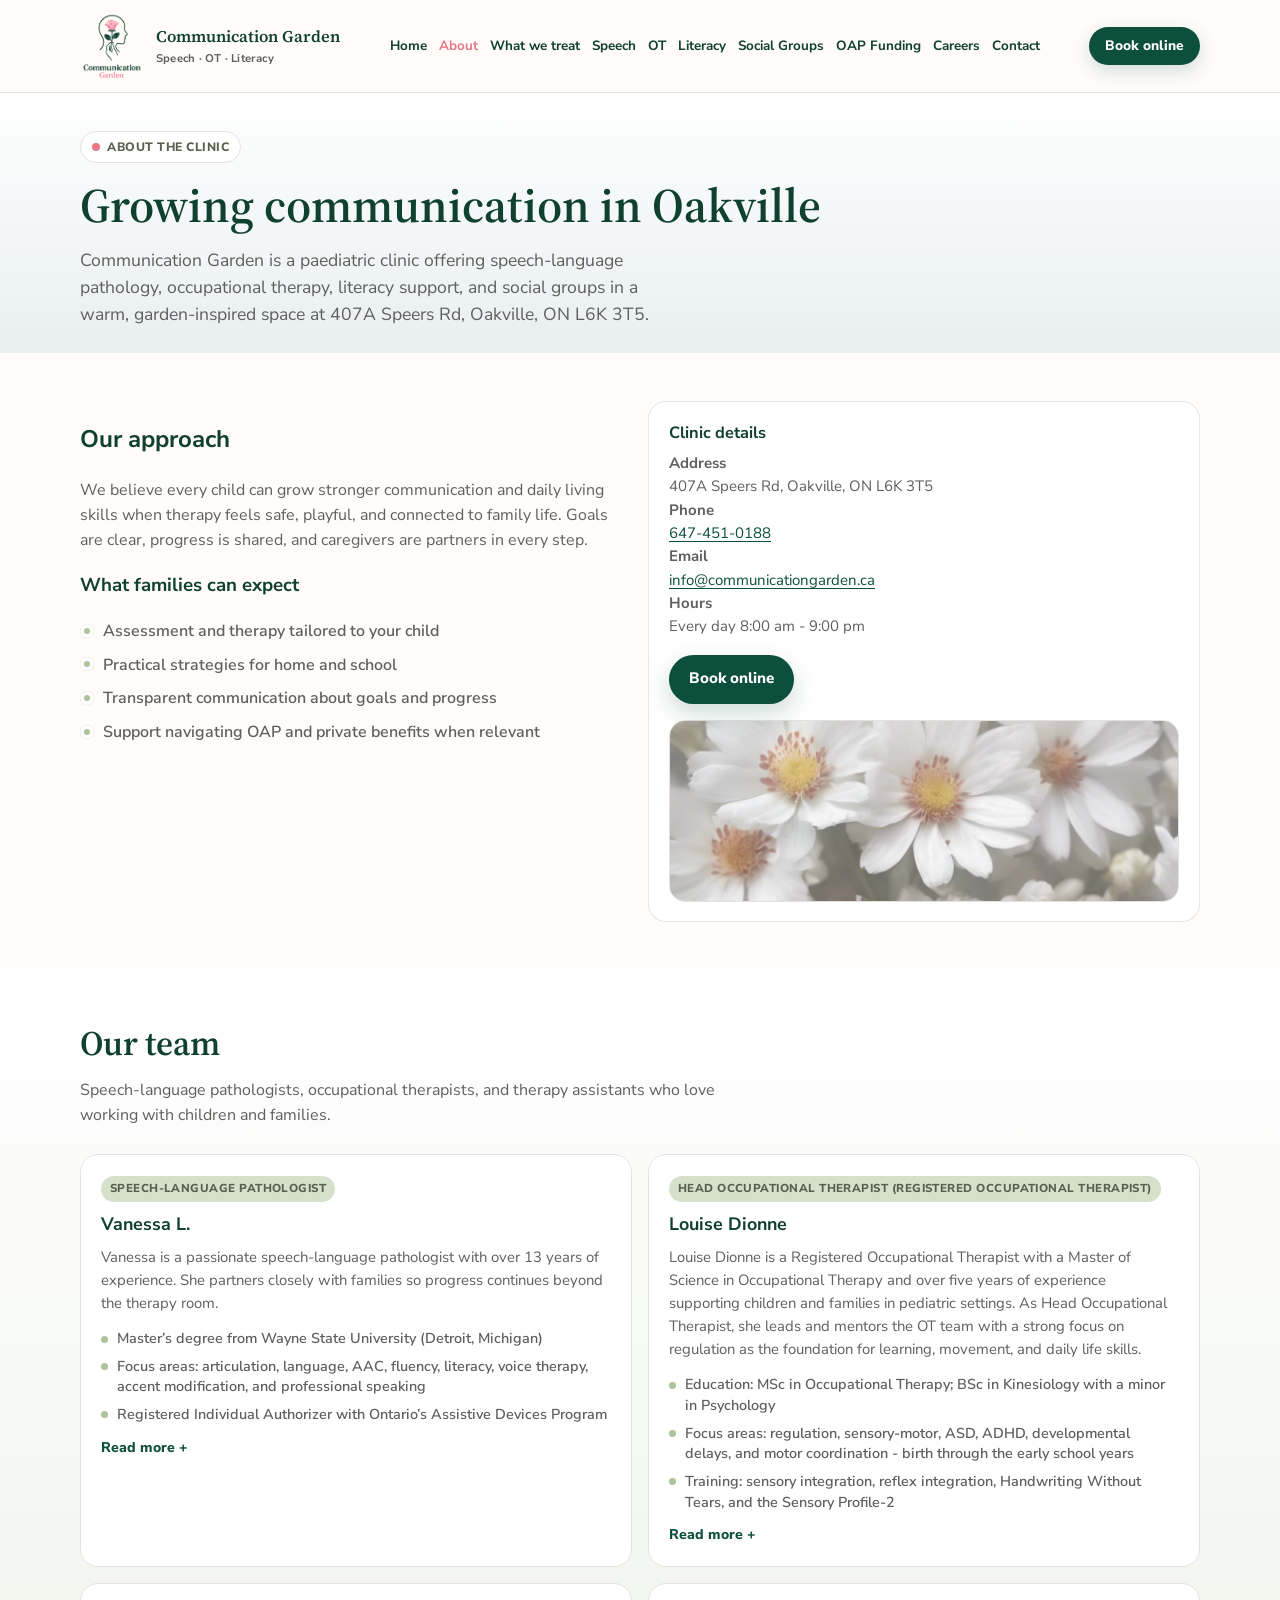
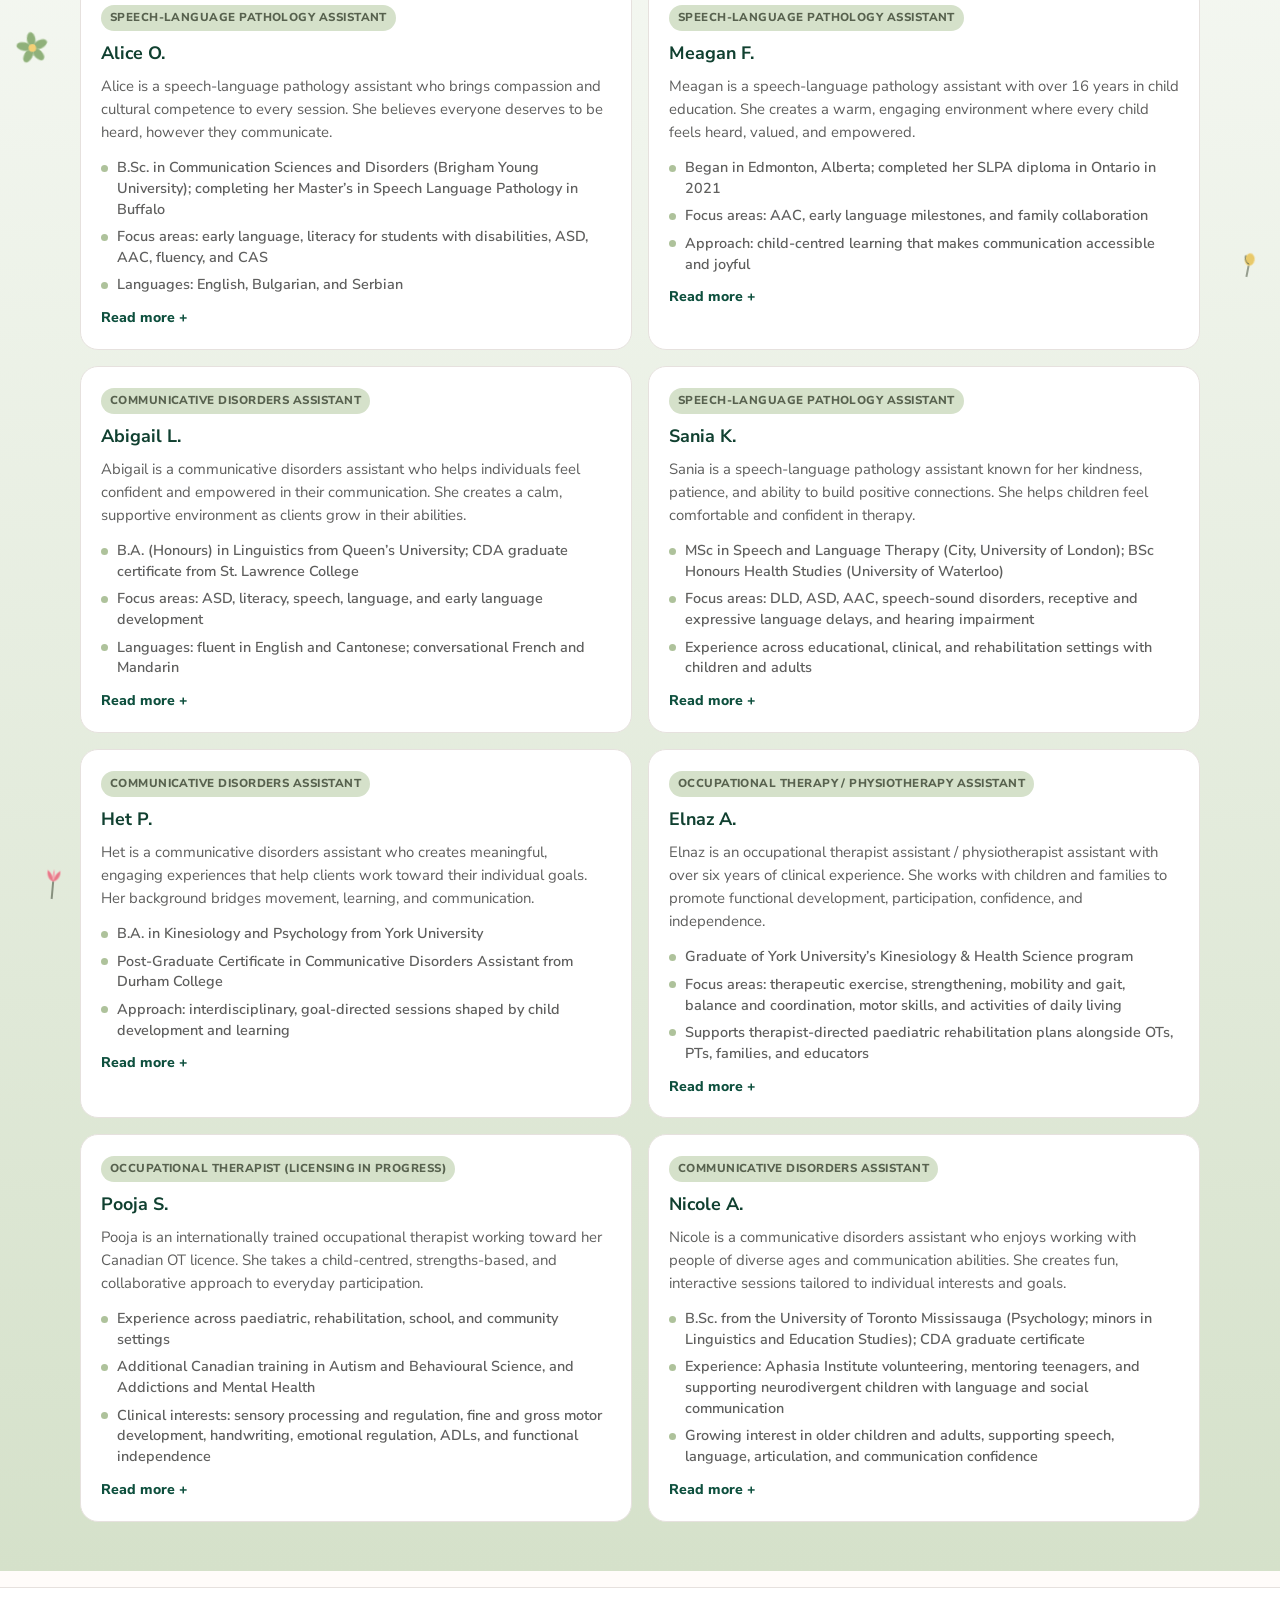
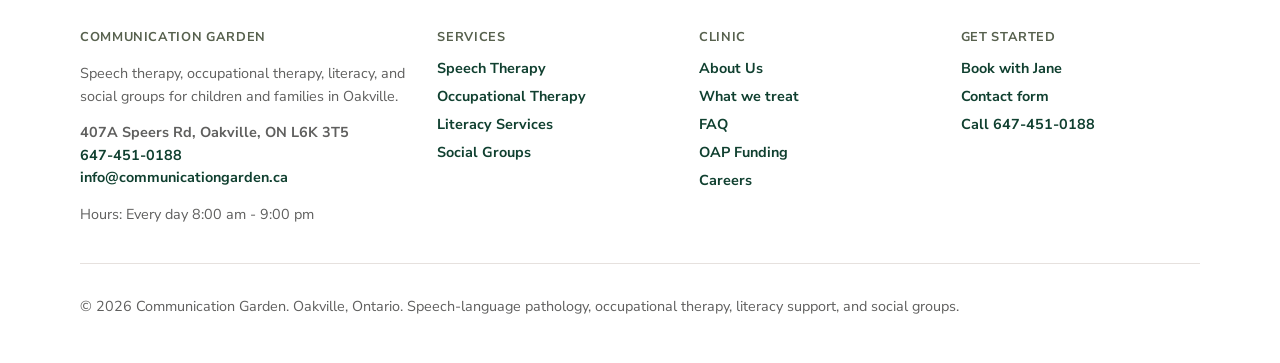
==== commit dae27623: "Replace em and en dashes with hyphens in site copy Visible text, meta, JSON-LD, alts, bios, and CSS " ====
--- a/about-us/index.html
+++ b/about-us/index.html
@@ -4,10 +4,10 @@
 <meta charset="utf-8">
 <meta name="viewport" content="width=device-width, initial-scale=1">
 <title>About Our Oakville Clinic | Communication Garden</title>
-<meta name="description" content="Meet the Communication Garden team — paediatric speech-language pathologists and occupational therapists serving Oakville, Burlington, Mississauga, and Halton.">
+<meta name="description" content="Meet the Communication Garden team - paediatric speech-language pathologists and occupational therapists serving Oakville, Burlington, Mississauga, and Halton.">
 <link rel="canonical" href="https://communicationgarden.ca/about-us/">
 <meta property="og:title" content="About Our Oakville Clinic | Communication Garden">
-<meta property="og:description" content="Meet the Communication Garden team — paediatric speech-language pathologists and occupational therapists serving Oakville, Burlington, Mississauga, and Halton.">
+<meta property="og:description" content="Meet the Communication Garden team - paediatric speech-language pathologists and occupational therapists serving Oakville, Burlington, Mississauga, and Halton.">
 <meta property="og:type" content="website">
 <meta property="og:url" content="https://communicationgarden.ca/about-us/">
 <meta property="og:image" content="https://communicationgarden.ca/assets/photo-hero.jpg">
@@ -18,7 +18,7 @@
 <meta property="og:locale" content="en_CA">
 <meta name="twitter:card" content="summary_large_image">
 <meta name="twitter:title" content="About Our Oakville Clinic | Communication Garden">
-<meta name="twitter:description" content="Meet the Communication Garden team — paediatric speech-language pathologists and occupational therapists serving Oakville, Burlington, Mississauga, and Halton.">
+<meta name="twitter:description" content="Meet the Communication Garden team - paediatric speech-language pathologists and occupational therapists serving Oakville, Burlington, Mississauga, and Halton.">
 <meta name="twitter:image" content="https://communicationgarden.ca/assets/photo-hero.jpg">
 <meta name="theme-color" content="#0D4F3D">
 <link rel="icon" href="/assets/favicon.png" type="image/png" sizes="any">
@@ -103,7 +103,7 @@
       <p><strong>Address</strong><br>407A Speers Rd, Oakville, ON L6K 3T5</p>
       <p><strong>Phone</strong><br><a href="tel:+16474510188">647-451-0188</a></p>
       <p><strong>Email</strong><br><a href="mailto:info@communicationgarden.ca">info@communicationgarden.ca</a></p>
-      <p><strong>Hours</strong><br>Every day 8:00 am – 9:00 pm</p>
+      <p><strong>Hours</strong><br>Every day 8:00 am - 9:00 pm</p>
       <p style="margin-top:1rem"><a class="btn btn-primary" href="https://communicationgarden.janeapp.com/locations/communication-garden/book" target="_blank" rel="noopener">Book online</a></p>
       <div class="hero-photo" style="margin-top:1rem">
         <img src="/assets/photo-2.jpg" alt="Warm therapy room inside Communication Garden Oakville" width="640" height="360" loading="lazy">
@@ -138,7 +138,7 @@
         <p>Louise Dionne is a Registered Occupational Therapist with a Master of Science in Occupational Therapy and over five years of experience supporting children and families in pediatric settings. As Head Occupational Therapist, she leads and mentors the OT team with a strong focus on regulation as the foundation for learning, movement, and daily life skills.</p>
         <ul class="team-points">
           <li>Education: MSc in Occupational Therapy; BSc in Kinesiology with a minor in Psychology</li>
-          <li>Focus areas: regulation, sensory-motor, ASD, ADHD, developmental delays, and motor coordination — birth through the early school years</li>
+          <li>Focus areas: regulation, sensory-motor, ASD, ADHD, developmental delays, and motor coordination - birth through the early school years</li>
           <li>Training: sensory integration, reflex integration, Handwriting Without Tears, and the Sensory Profile-2</li>
         </ul>
         <details class="team-more">
@@ -161,7 +161,7 @@
         </ul>
         <details class="team-more">
           <summary>Read more</summary>
-          <p>Alice holds a B.Sc. in Communication Sciences and Disorders from Brigham Young University in Utah and is currently completing her Master’s in Speech Language Pathology in Buffalo. She has contributed to research in early language intervention, speech motor planning, and autism for children aged 4–18, and has worked in both Canada and the U.S. across educational and medical settings. Her experience includes early language, literacy for students with disabilities, ASD, AAC, fluency, and CAS. She emphasizes cultural competence and personalized care to help clients feel comfortable in therapy, and provides services in English, Bulgarian, and Serbian.</p>
+          <p>Alice holds a B.Sc. in Communication Sciences and Disorders from Brigham Young University in Utah and is currently completing her Master’s in Speech Language Pathology in Buffalo. She has contributed to research in early language intervention, speech motor planning, and autism for children aged 4-18, and has worked in both Canada and the U.S. across educational and medical settings. Her experience includes early language, literacy for students with disabilities, ASD, AAC, fluency, and CAS. She emphasizes cultural competence and personalized care to help clients feel comfortable in therapy, and provides services in English, Bulgarian, and Serbian.</p>
         </details>
       </article>
       <article class="team-card">
@@ -275,7 +275,7 @@
       <p><strong>407A Speers Rd, Oakville, ON L6K 3T5</strong><br>
       <a href="tel:+16474510188">647-451-0188</a><br>
       <a href="mailto:info@communicationgarden.ca">info@communicationgarden.ca</a></p>
-      <p>Hours: Every day 8:00 am – 9:00 pm</p>
+      <p>Hours: Every day 8:00 am - 9:00 pm</p>
     </div>
     <div>
       <h3>Services</h3>
--- a/styles.css
+++ b/styles.css
@@ -1,4 +1,4 @@
-/* Communication Garden — static site */
+/* Communication Garden - static site */
 :root {
   --forest: #0D4F3D;
   --forest-deep: #104030;
@@ -256,7 +256,7 @@
   content: " +";
   font-weight: 800;
 }
-.team-card .team-more[open] summary::after { content: " –"; }
+.team-card .team-more[open] summary::after { content: " -"; }
 .team-card .team-more p {
   margin: .55rem 0 0;
   font-size: .9rem;
@@ -308,7 +308,7 @@
 .gf-center { stroke: var(--rose); stroke-width: 1.1; fill: none; }
 .grow-flower.is-static .gf-path { stroke-dashoffset: 0; }
 @media (max-width: 820px) {
-  /* Compact flower between sections — visible on phones, does not cover copy */
+  /* Compact flower between sections - visible on phones, does not cover copy */
   .section-bloom {
     display: flex;
     justify-content: center;
@@ -339,7 +339,7 @@
   position: relative;
   z-index: 1;
 }
-/* Keep opaque card surfaces above the vine — do not override .funding-side (forest CTA) */
+/* Keep opaque card surfaces above the vine - do not override .funding-side (forest CTA) */
 .vine-region .service,
 .vine-region .why article,
 .vine-region .funding-card {
@@ -525,7 +525,7 @@
 }
 
 
-/* Maps — subtle, on-brand */
+/* Maps - subtle, on-brand */
 .map-frame {
   position: relative;
   overflow: hidden;
@@ -752,7 +752,7 @@
   to { opacity: 1; }
 }
 
-/* Soft drifting wash in the hero — very low motion */
+/* Soft drifting wash in the hero - very low motion */
 .hero::before {
   content: "";
   position: absolute;
@@ -795,7 +795,7 @@
   50%      { transform: translate3d(10px, -16px, 0) rotate(10deg); opacity: .55; }
 }
 
-/* Scroll reveal — JS adds .reveal only when motion is allowed */
+/* Scroll reveal - JS adds .reveal only when motion is allowed */
 .reveal {
   opacity: 0;
   transform: translate3d(0, 18px, 0);
@@ -848,7 +848,7 @@
   .btn-primary:hover {
     box-shadow: 0 14px 28px rgba(13, 79, 61, .28);
   }
-  /* Keep forest CTA green on hover — lift without washing out */
+  /* Keep forest CTA green on hover - lift without washing out */
   .funding-side {
     transition: transform .35s cubic-bezier(.22, 1, .36, 1), box-shadow .35s cubic-bezier(.22, 1, .36, 1);
   }
@@ -938,7 +938,7 @@
 }
 
 
-/* ===== What we treat — accordion cards ===== */
+/* ===== What we treat - accordion cards ===== */
 .treat-intro {
   max-width: 44rem;
   margin-bottom: 1.75rem;
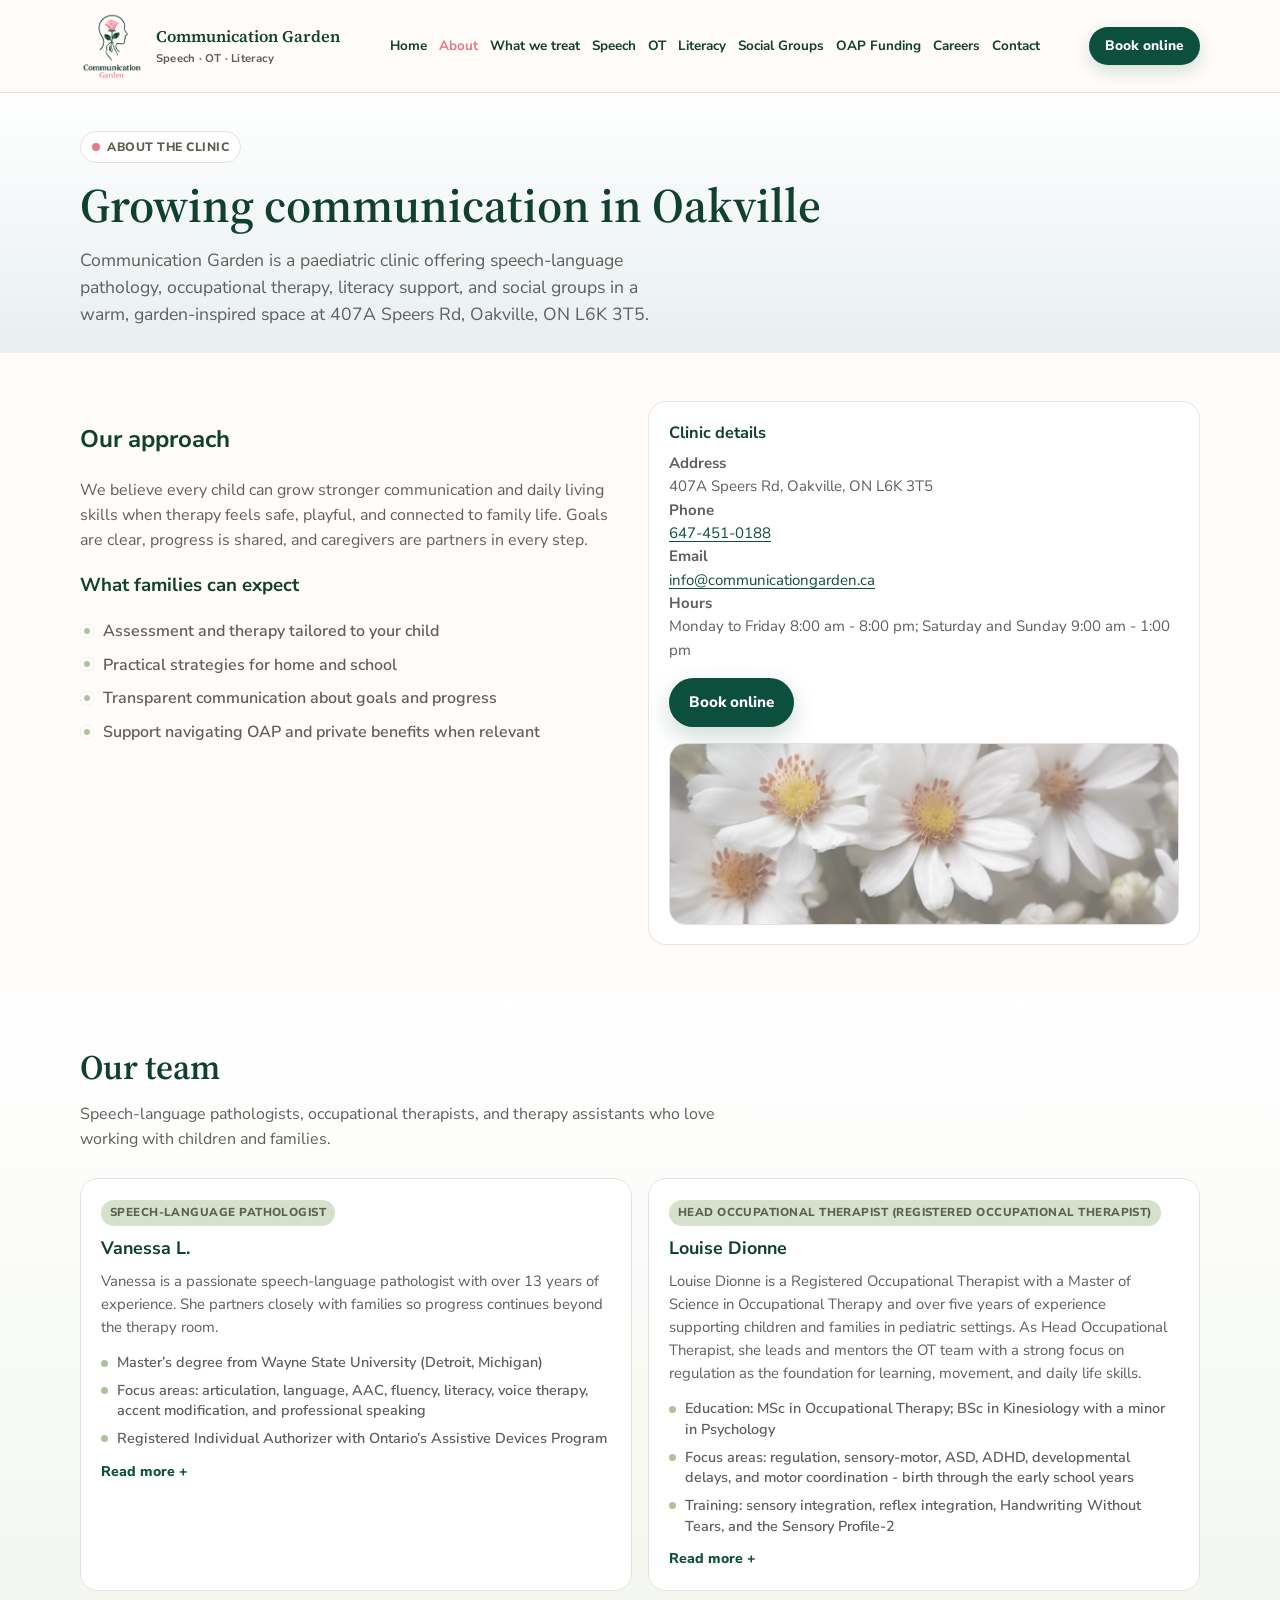
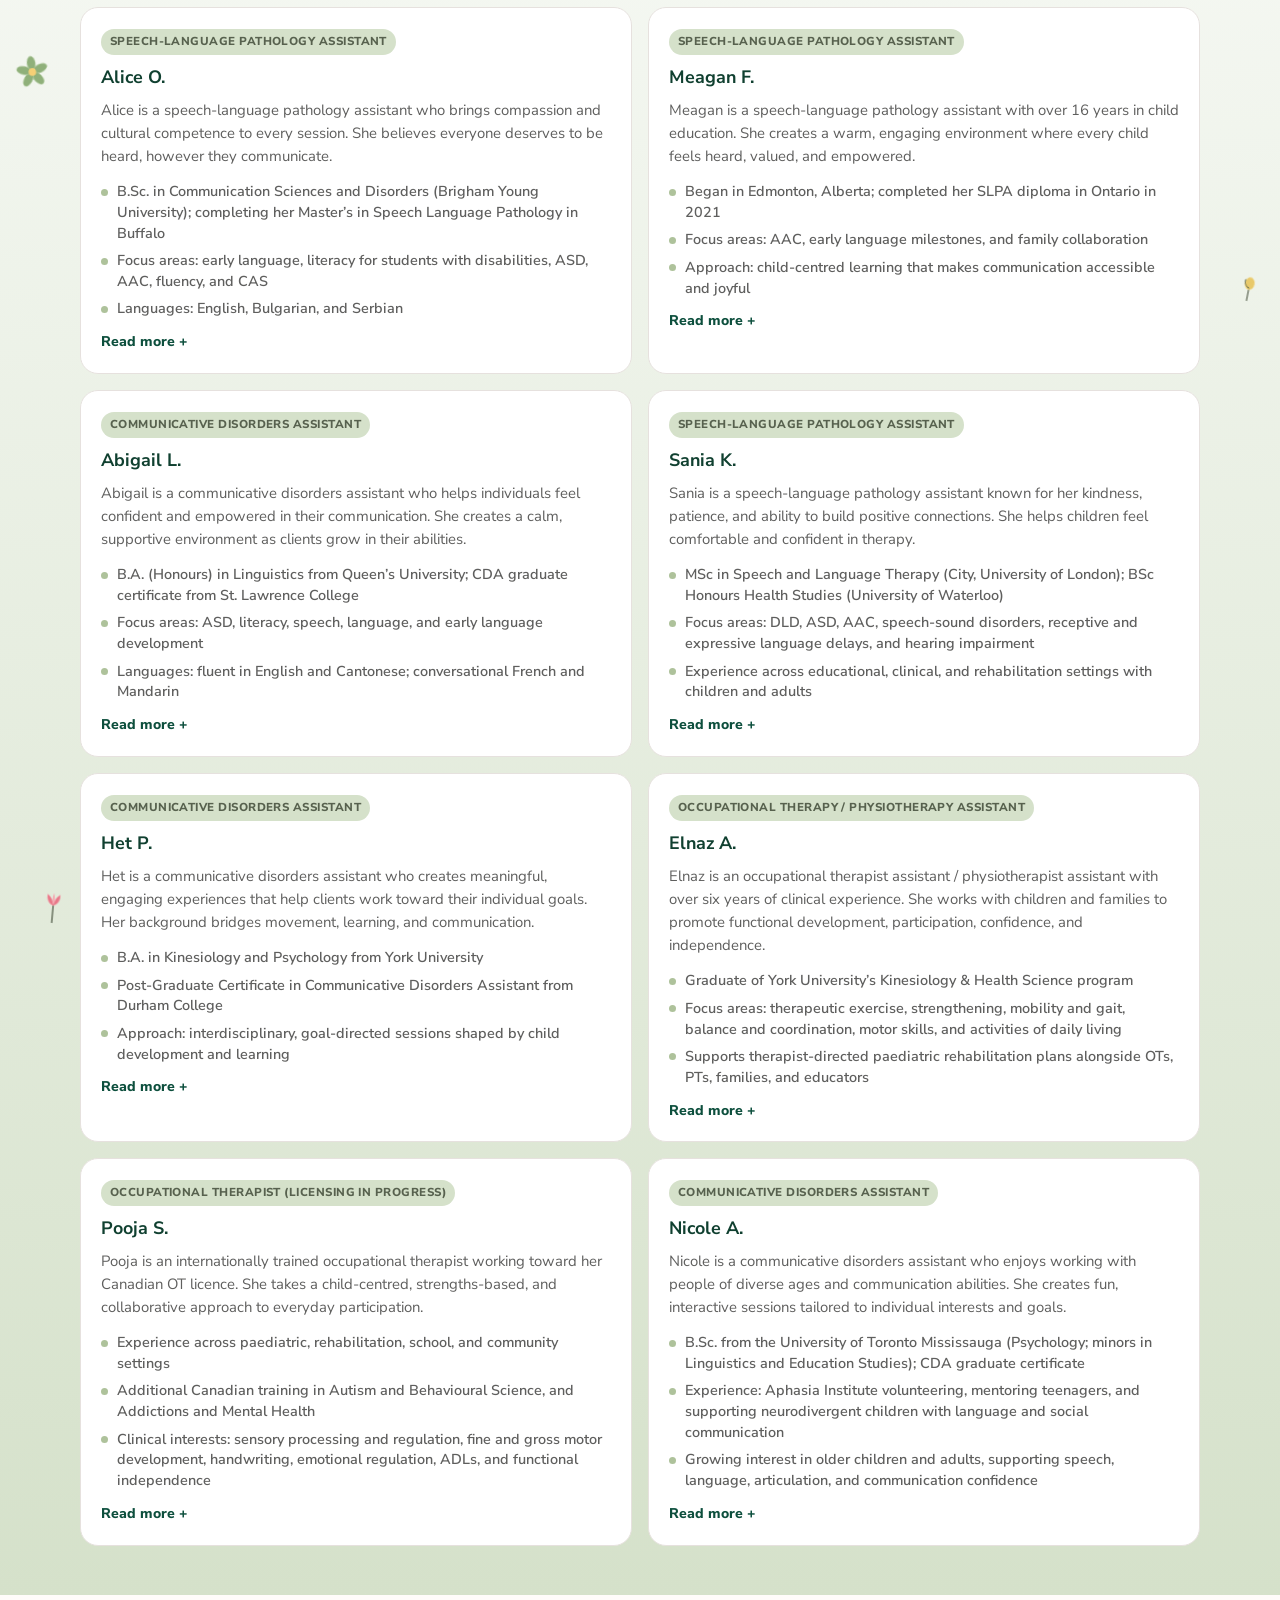
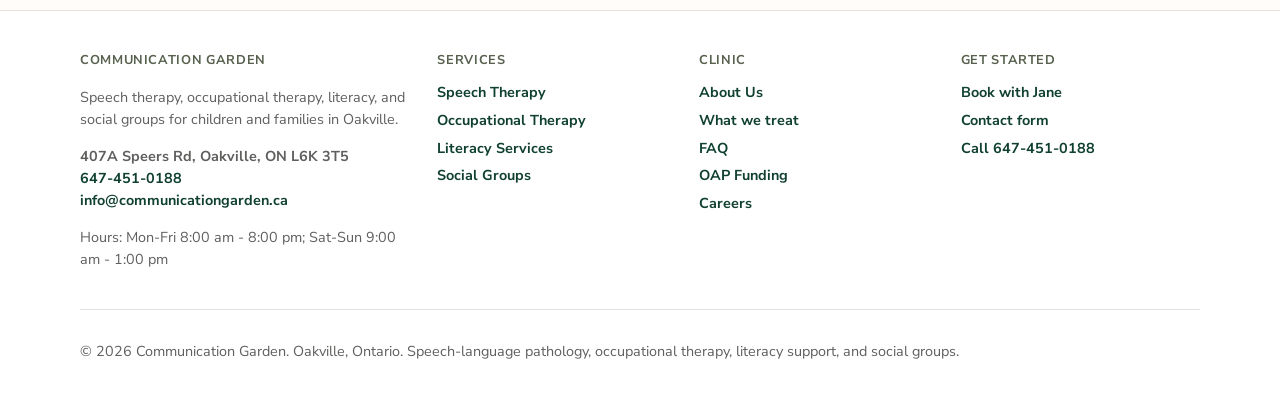
==== commit c7c808a7: "Update clinic hours to weekday evenings and weekend mornings Monday-Friday 8:00 am-8:00 pm and Satur" ====
--- a/about-us/index.html
+++ b/about-us/index.html
@@ -30,7 +30,7 @@
 <link href="https://fonts.googleapis.com/css2?family=Nunito+Sans:wght@400;600;700;800&family=Source+Serif+4:opsz,wght@8..60,600&display=swap" rel="stylesheet">
 <link rel="stylesheet" href="/styles.css">
 <script type="application/ld+json">
-{"@context":"https://schema.org","@type":["MedicalClinic","LocalBusiness"],"name":"Communication Garden","alternateName":"Communication Garden Oakville","description":"Paediatric speech therapy, occupational therapy, literacy support, and social groups in Oakville, Ontario.","url":"https://communicationgarden.ca/","telephone":"+1-647-451-0188","email":"info@communicationgarden.ca","image":"https://communicationgarden.ca/assets/logo.png","logo":"https://communicationgarden.ca/assets/logo.png","address":{"@type":"PostalAddress","streetAddress":"407A Speers Rd","addressLocality":"Oakville","addressRegion":"ON","postalCode":"L6K 3T5","addressCountry":"CA"},"geo":{"@type":"GeoCoordinates","latitude":43.43706,"longitude":-79.69803},"hasMap":"https://www.google.com/maps?q=407A+Speers+Rd,+Oakville,+ON+L6K+3T5","openingHoursSpecification":[{"@type":"OpeningHoursSpecification","dayOfWeek":["Monday","Tuesday","Wednesday","Thursday","Friday","Saturday","Sunday"],"opens":"08:00","closes":"21:00"}],"areaServed":[{"@type":"City","name":"Oakville"},{"@type":"City","name":"Burlington"},{"@type":"City","name":"Mississauga"},{"@type":"AdministrativeArea","name":"Halton"}],"sameAs":["https://communicationgarden.janeapp.com/","https://communicationgarden.janeapp.com/locations/communication-garden"],"medicalSpecialty":["Speech Pathology","Occupational Therapy"],"priceRange":"$$"}
+{"@context":"https://schema.org","@type":["MedicalClinic","LocalBusiness"],"name":"Communication Garden","alternateName":"Communication Garden Oakville","description":"Paediatric speech therapy, occupational therapy, literacy support, and social groups in Oakville, Ontario.","url":"https://communicationgarden.ca/","telephone":"+1-647-451-0188","email":"info@communicationgarden.ca","image":"https://communicationgarden.ca/assets/logo.png","logo":"https://communicationgarden.ca/assets/logo.png","address":{"@type":"PostalAddress","streetAddress":"407A Speers Rd","addressLocality":"Oakville","addressRegion":"ON","postalCode":"L6K 3T5","addressCountry":"CA"},"geo":{"@type":"GeoCoordinates","latitude":43.43706,"longitude":-79.69803},"hasMap":"https://www.google.com/maps?q=407A+Speers+Rd,+Oakville,+ON+L6K+3T5","openingHoursSpecification":[{"@type":"OpeningHoursSpecification","dayOfWeek":["Monday","Tuesday","Wednesday","Thursday","Friday"],"opens":"08:00","closes":"20:00"},{"@type":"OpeningHoursSpecification","dayOfWeek":["Saturday","Sunday"],"opens":"09:00","closes":"13:00"}],"areaServed":[{"@type":"City","name":"Oakville"},{"@type":"City","name":"Burlington"},{"@type":"City","name":"Mississauga"},{"@type":"AdministrativeArea","name":"Halton"}],"sameAs":["https://communicationgarden.janeapp.com/","https://communicationgarden.janeapp.com/locations/communication-garden"],"medicalSpecialty":["Speech Pathology","Occupational Therapy"],"priceRange":"$$"}
 </script>
 </head>
 <body>
@@ -103,7 +103,7 @@
       <p><strong>Address</strong><br>407A Speers Rd, Oakville, ON L6K 3T5</p>
       <p><strong>Phone</strong><br><a href="tel:+16474510188">647-451-0188</a></p>
       <p><strong>Email</strong><br><a href="mailto:info@communicationgarden.ca">info@communicationgarden.ca</a></p>
-      <p><strong>Hours</strong><br>Every day 8:00 am - 9:00 pm</p>
+      <p><strong>Hours</strong><br>Monday to Friday 8:00 am - 8:00 pm; Saturday and Sunday 9:00 am - 1:00 pm</p>
       <p style="margin-top:1rem"><a class="btn btn-primary" href="https://communicationgarden.janeapp.com/locations/communication-garden/book" target="_blank" rel="noopener">Book online</a></p>
       <div class="hero-photo" style="margin-top:1rem">
         <img src="/assets/photo-2.jpg" alt="Warm therapy room inside Communication Garden Oakville" width="640" height="360" loading="lazy">
@@ -275,7 +275,7 @@
       <p><strong>407A Speers Rd, Oakville, ON L6K 3T5</strong><br>
       <a href="tel:+16474510188">647-451-0188</a><br>
       <a href="mailto:info@communicationgarden.ca">info@communicationgarden.ca</a></p>
-      <p>Hours: Every day 8:00 am - 9:00 pm</p>
+      <p>Hours: Mon-Fri 8:00 am - 8:00 pm; Sat-Sun 9:00 am - 1:00 pm</p>
     </div>
     <div>
       <h3>Services</h3>
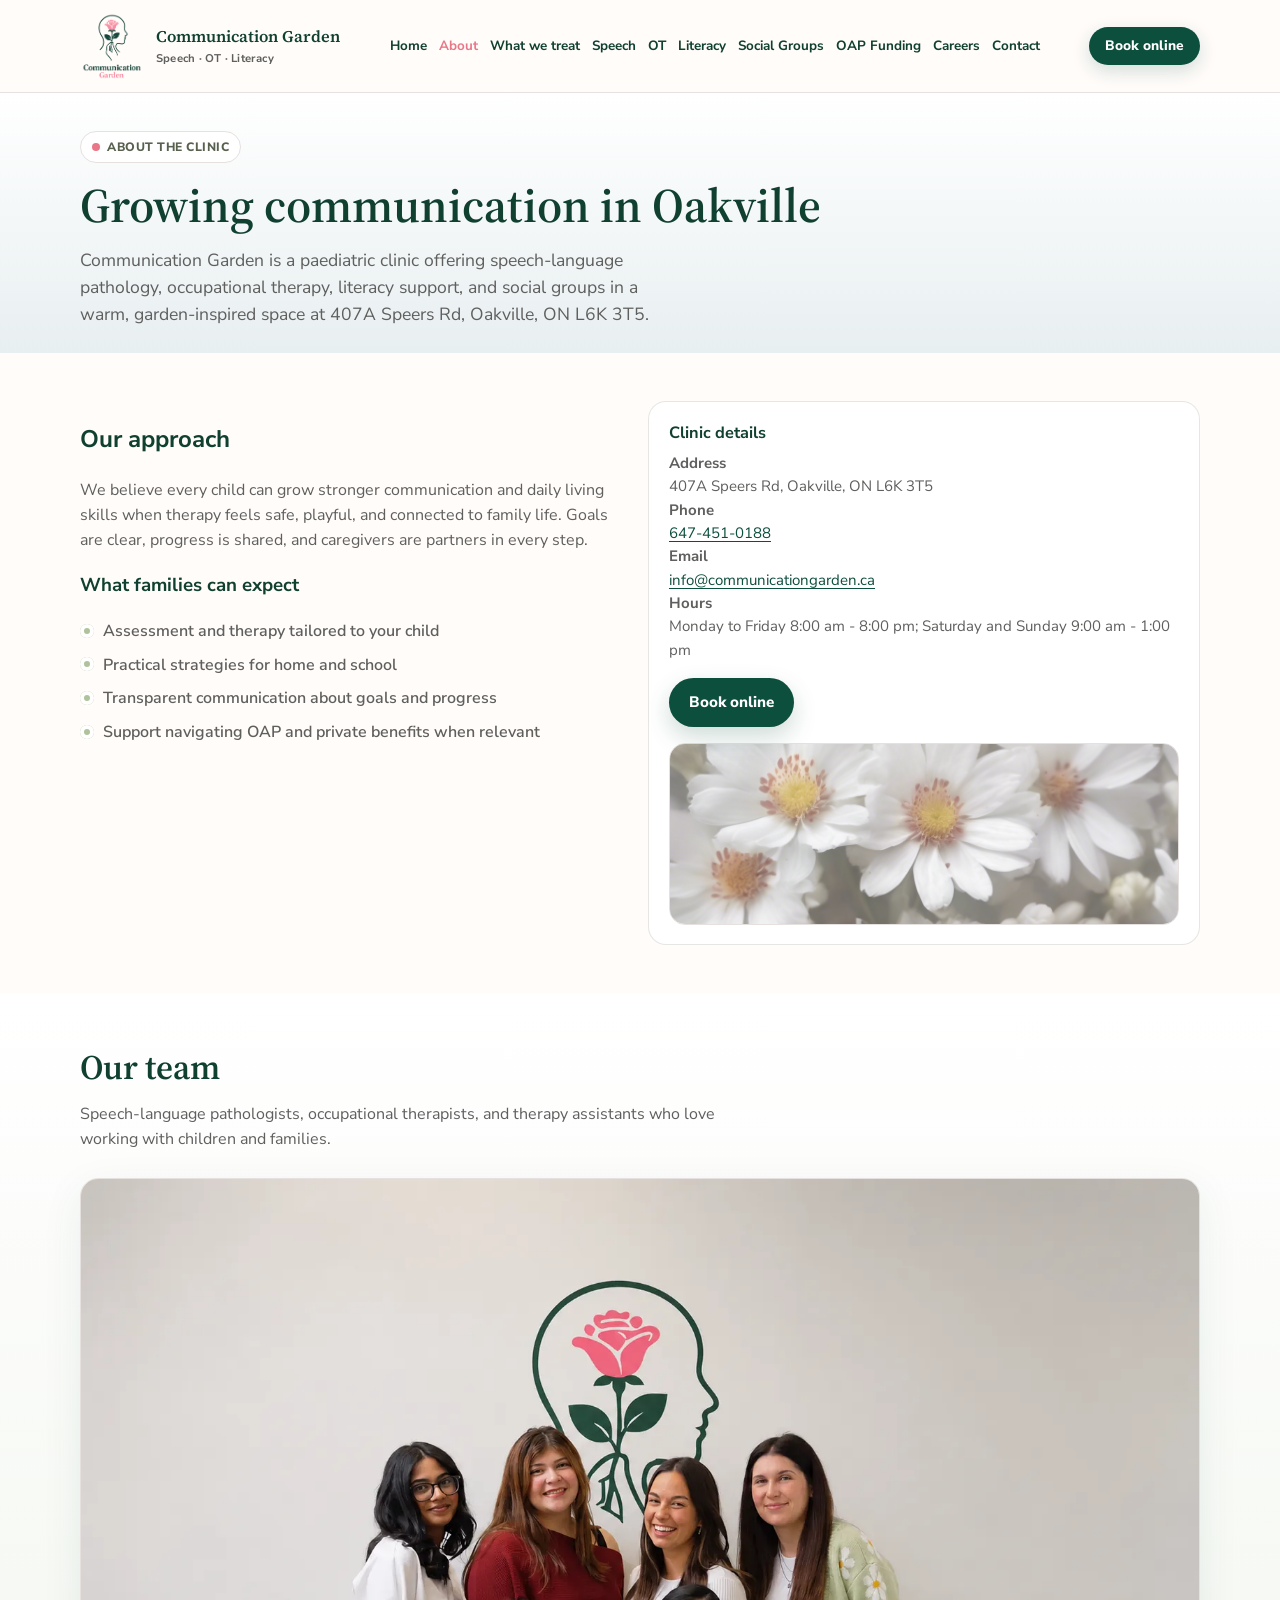
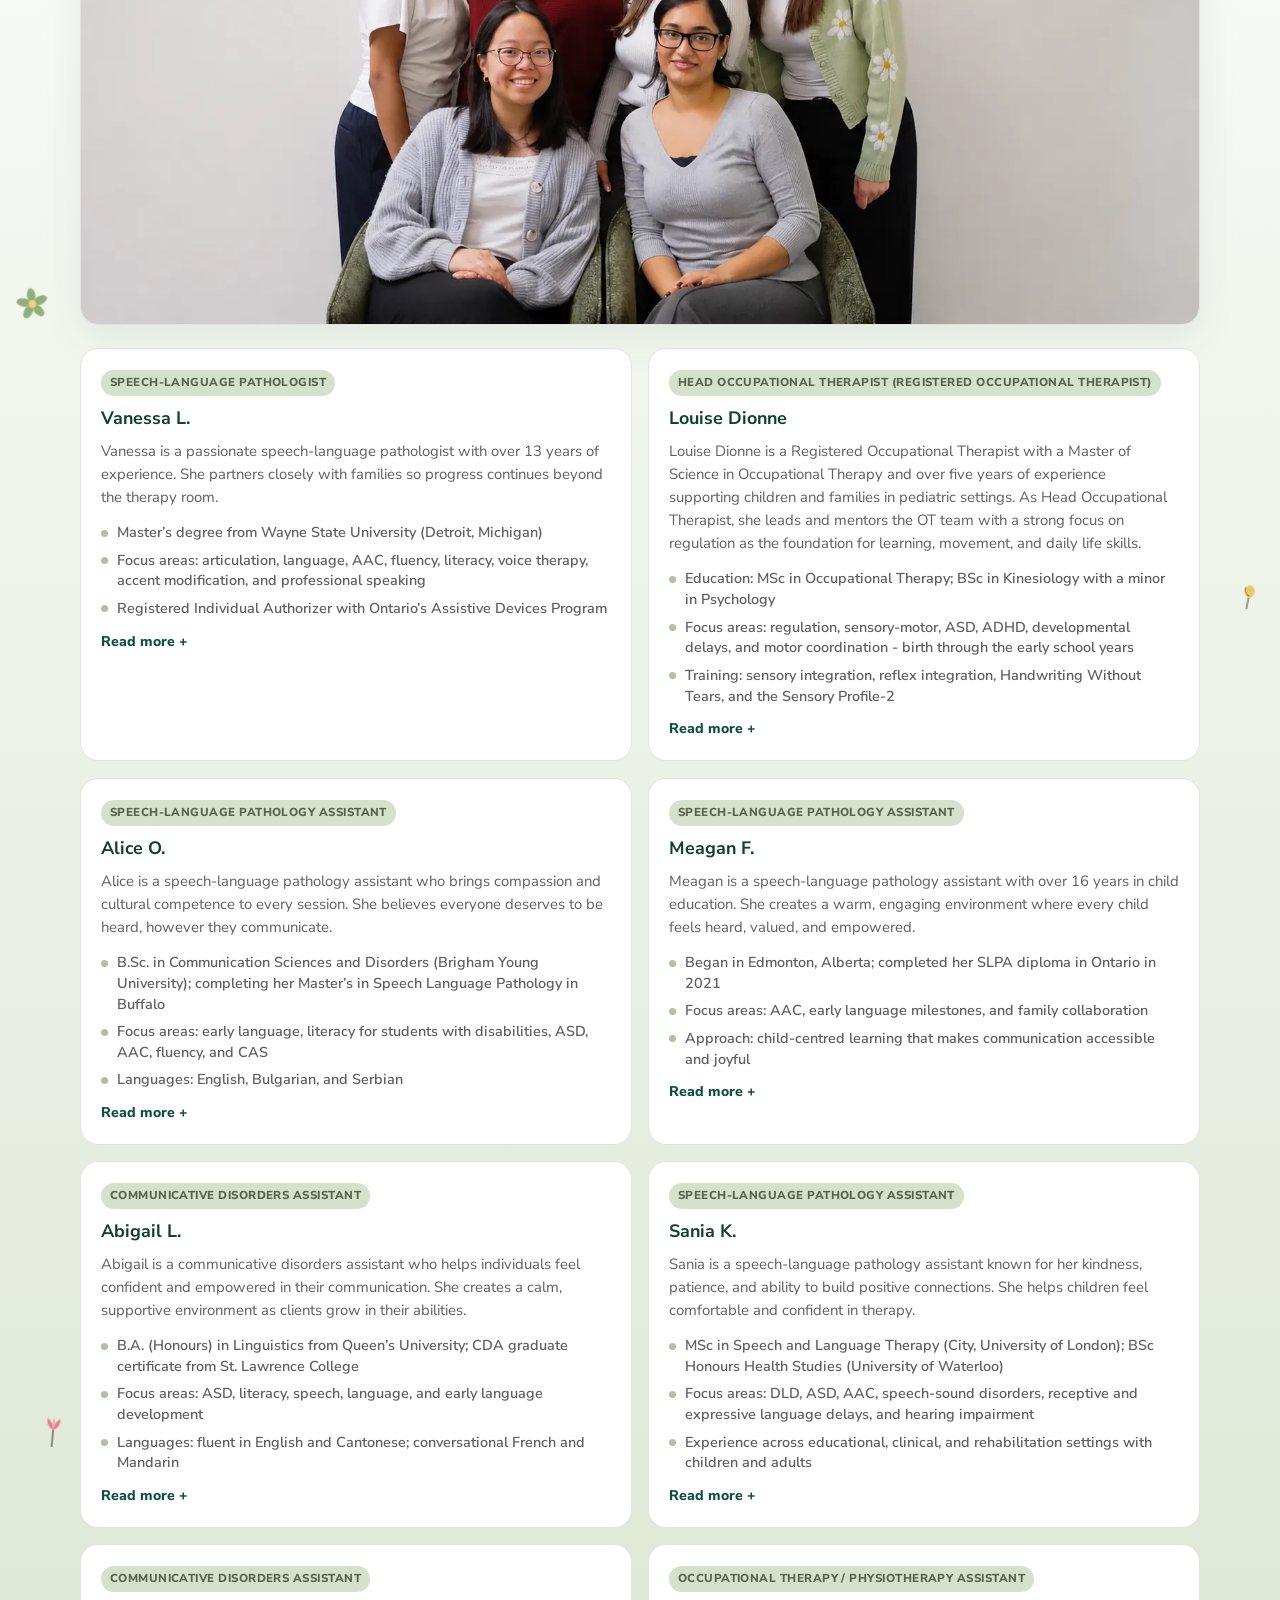
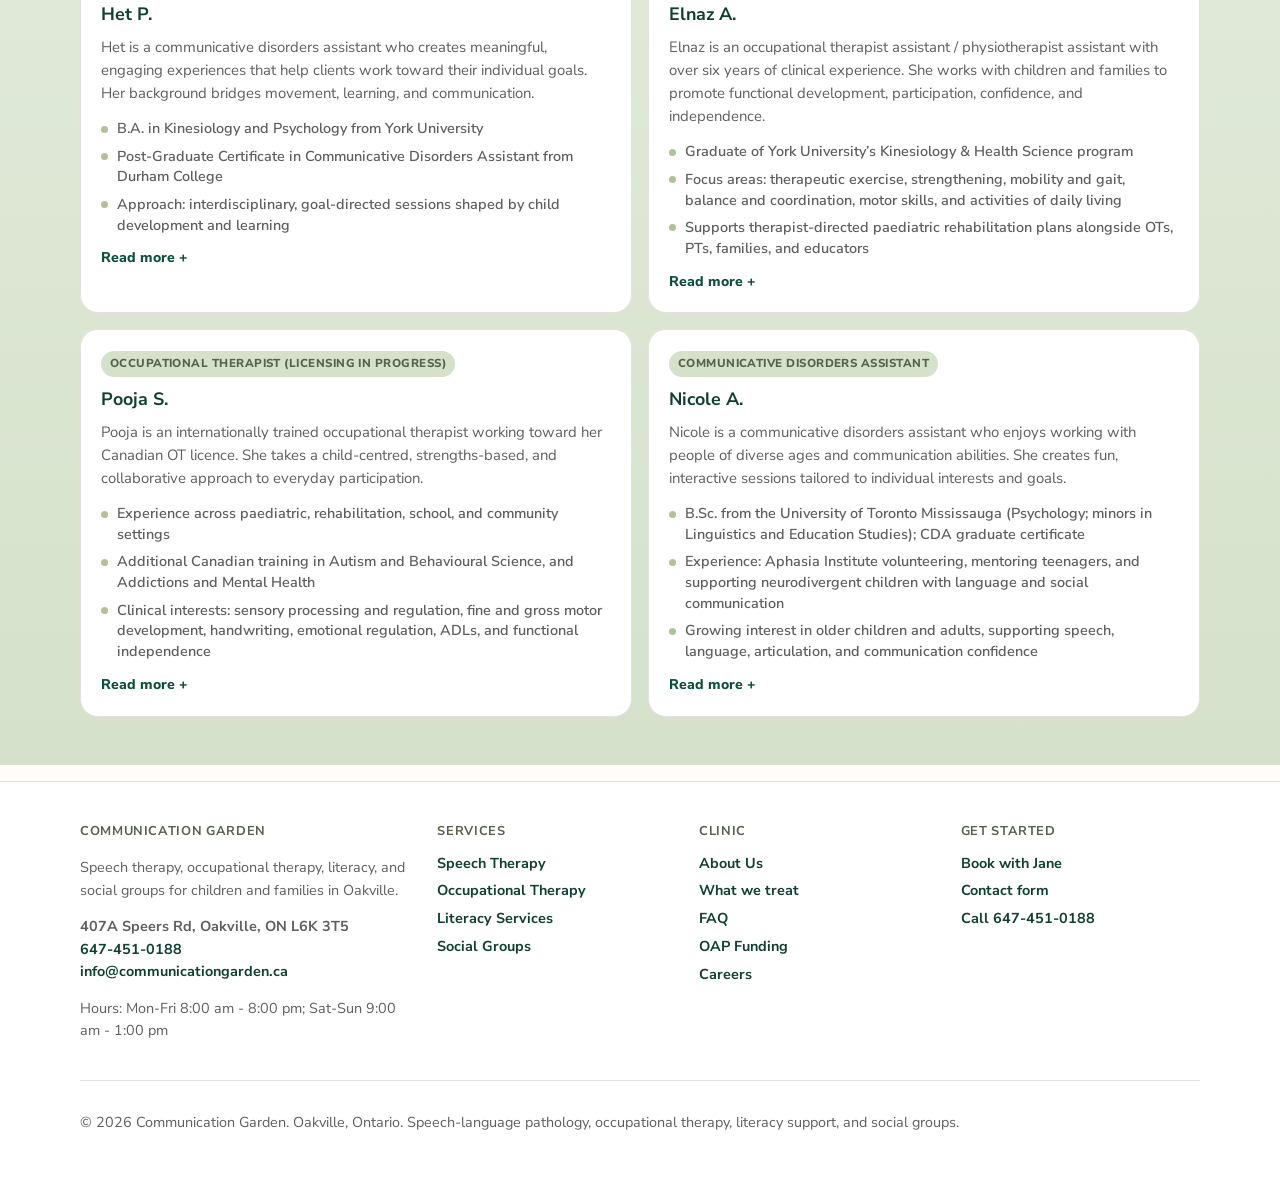
==== commit 724458ec: "Add team group photo to About Us with responsive srcset Place optimized WebP and JPG variants under " ====
--- a/about-us/index.html
+++ b/about-us/index.html
@@ -10,16 +10,16 @@
 <meta property="og:description" content="Meet the Communication Garden team - paediatric speech-language pathologists and occupational therapists serving Oakville, Burlington, Mississauga, and Halton.">
 <meta property="og:type" content="website">
 <meta property="og:url" content="https://communicationgarden.ca/about-us/">
-<meta property="og:image" content="https://communicationgarden.ca/assets/photo-hero.jpg">
+<meta property="og:image" content="https://communicationgarden.ca/assets/team-photo-1600.jpg">
 <meta property="og:image:width" content="1600">
-<meta property="og:image:height" content="1067">
-<meta property="og:image:alt" content="Communication Garden clinic in Oakville">
+<meta property="og:image:height" content="1066">
+<meta property="og:image:alt" content="The Communication Garden team in front of the clinic's logo wall">
 <meta property="og:site_name" content="Communication Garden">
 <meta property="og:locale" content="en_CA">
 <meta name="twitter:card" content="summary_large_image">
 <meta name="twitter:title" content="About Our Oakville Clinic | Communication Garden">
 <meta name="twitter:description" content="Meet the Communication Garden team - paediatric speech-language pathologists and occupational therapists serving Oakville, Burlington, Mississauga, and Halton.">
-<meta name="twitter:image" content="https://communicationgarden.ca/assets/photo-hero.jpg">
+<meta name="twitter:image" content="https://communicationgarden.ca/assets/team-photo-1600.jpg">
 <meta name="theme-color" content="#0D4F3D">
 <link rel="icon" href="/assets/favicon.png" type="image/png" sizes="any">
 <link rel="icon" href="/assets/favicon-32x32.png" type="image/png" sizes="32x32">
@@ -117,6 +117,23 @@
       <h2>Our team</h2>
       <p>Speech-language pathologists, occupational therapists, and therapy assistants who love working with children and families.</p>
     </div>
+    <figure class="team-photo">
+      <picture>
+        <source
+          type="image/webp"
+          srcset="/assets/team-photo-800.webp 800w, /assets/team-photo-1600.webp 1600w"
+          sizes="(max-width: 720px) 100vw, min(1100px, 92vw)">
+        <img
+          src="/assets/team-photo-1600.jpg"
+          srcset="/assets/team-photo-800.jpg 800w, /assets/team-photo-1600.jpg 1600w"
+          sizes="(max-width: 720px) 100vw, min(1100px, 92vw)"
+          width="1600"
+          height="1066"
+          alt="The Communication Garden team in front of the clinic's logo wall"
+          loading="lazy"
+          decoding="async">
+      </picture>
+    </figure>
     <div class="team-grid">
       <article class="team-card">
         <span class="role">Speech-Language Pathologist</span>
--- a/styles.css
+++ b/styles.css
@@ -1090,3 +1090,20 @@
     font-size: .84rem;
   }
 }
+
+
+/* Team group photo on About */
+.team-photo {
+  margin: 0 0 1.5rem;
+  border-radius: var(--radius);
+  overflow: hidden;
+  border: 1px solid var(--line);
+  box-shadow: var(--shadow);
+  background: #fff;
+}
+.team-photo picture,
+.team-photo img {
+  display: block;
+  width: 100%;
+  height: auto;
+}
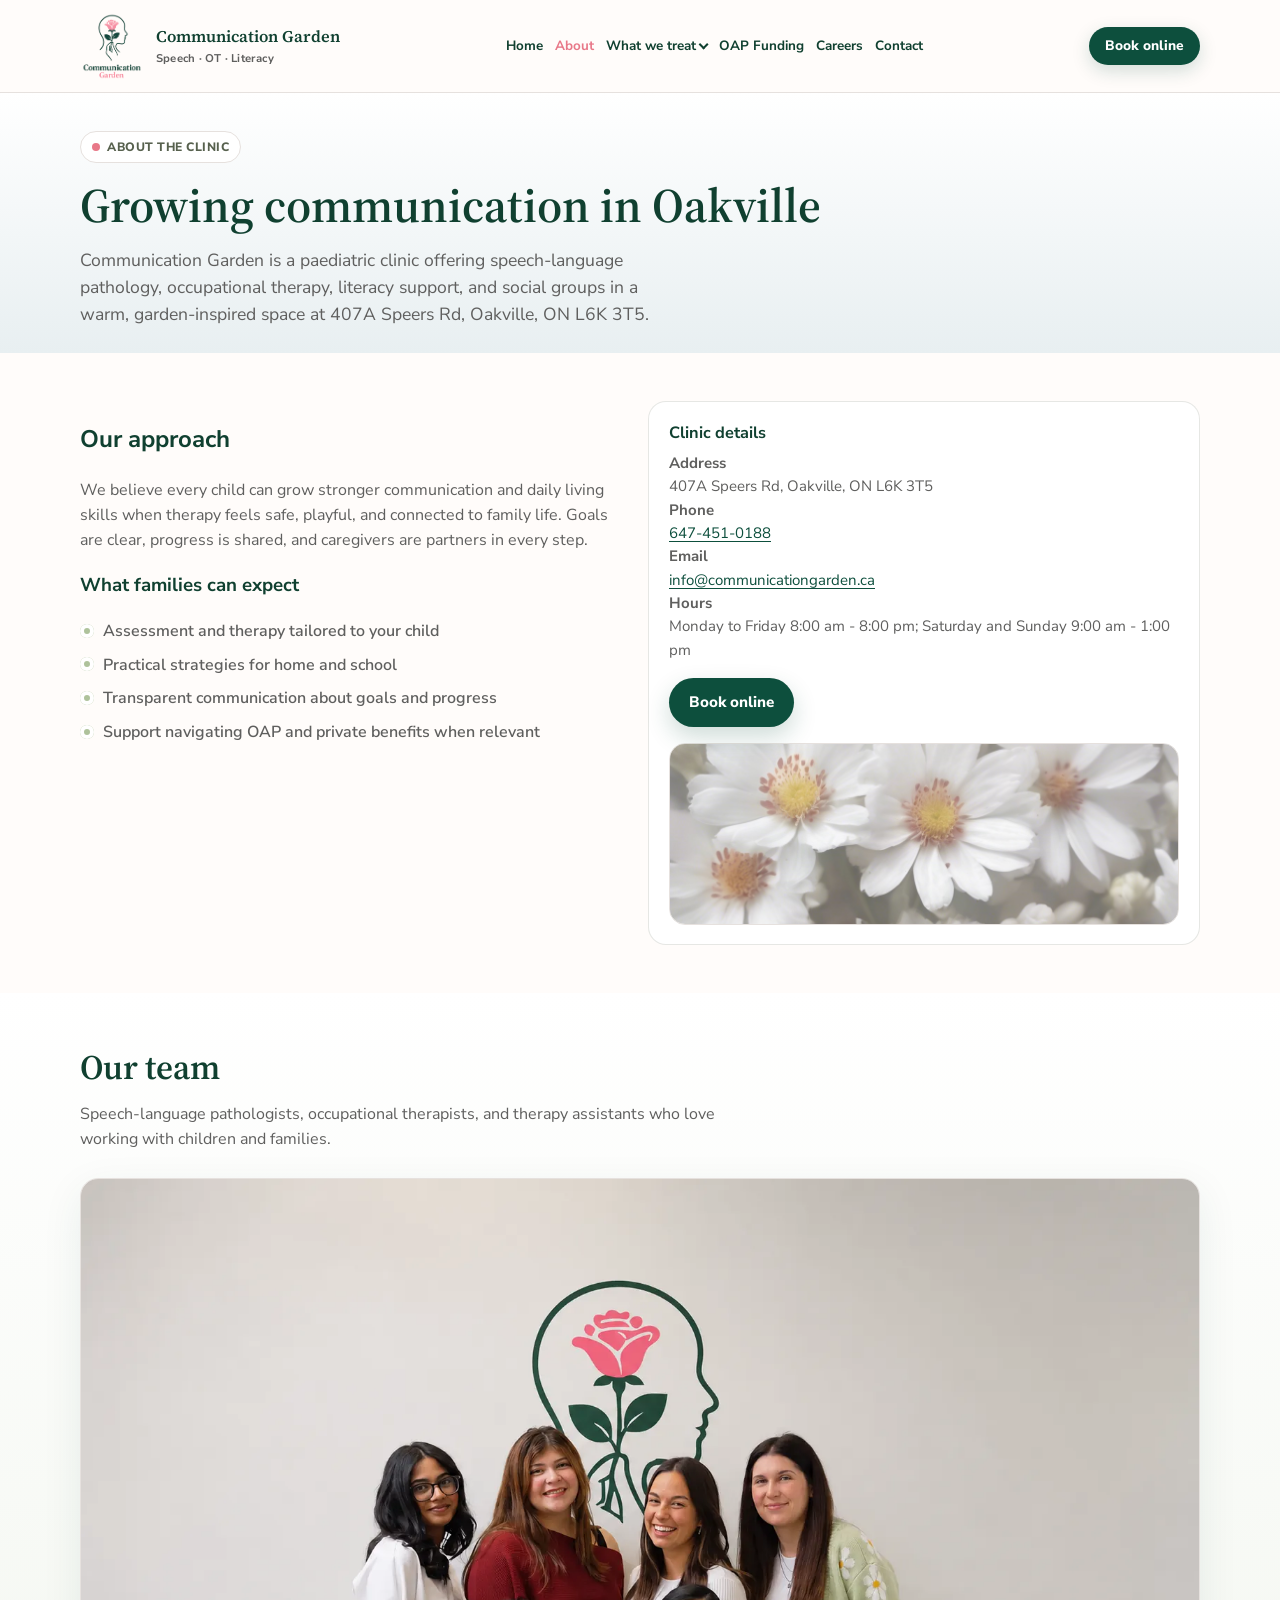
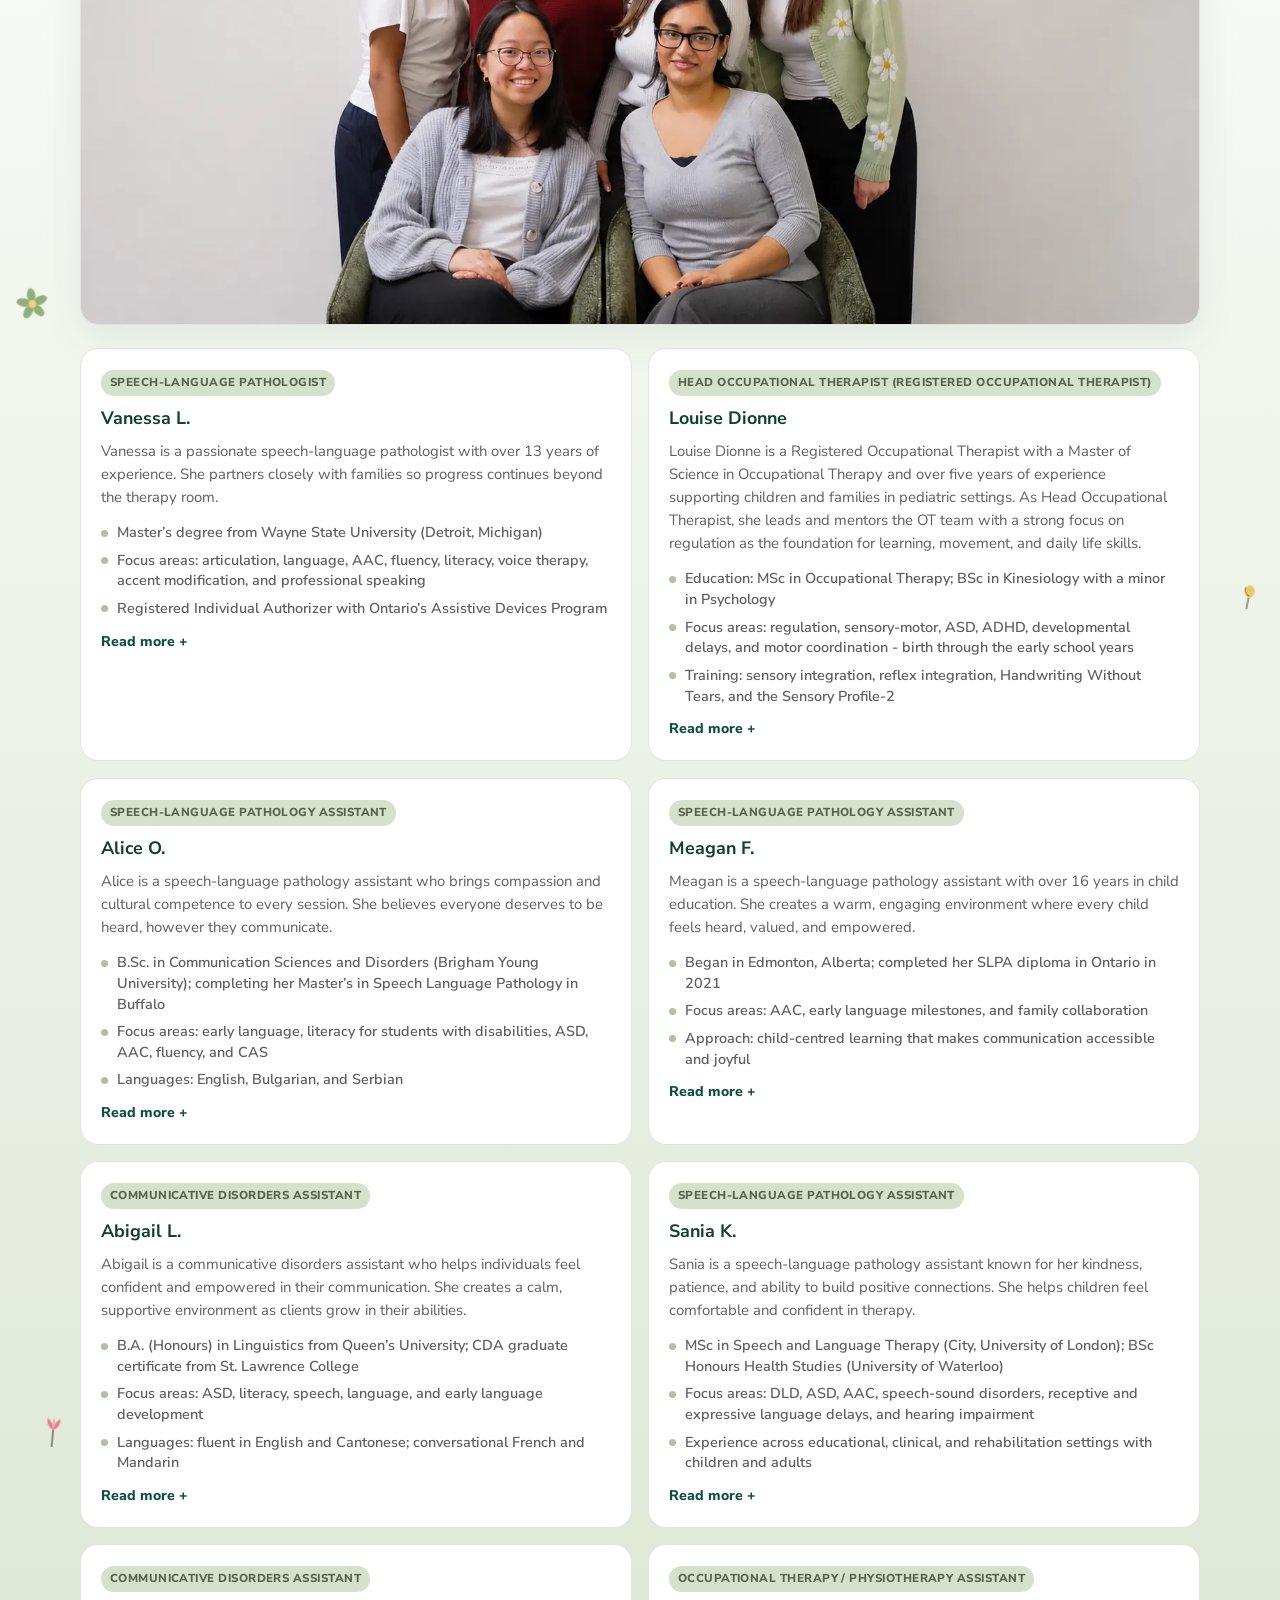
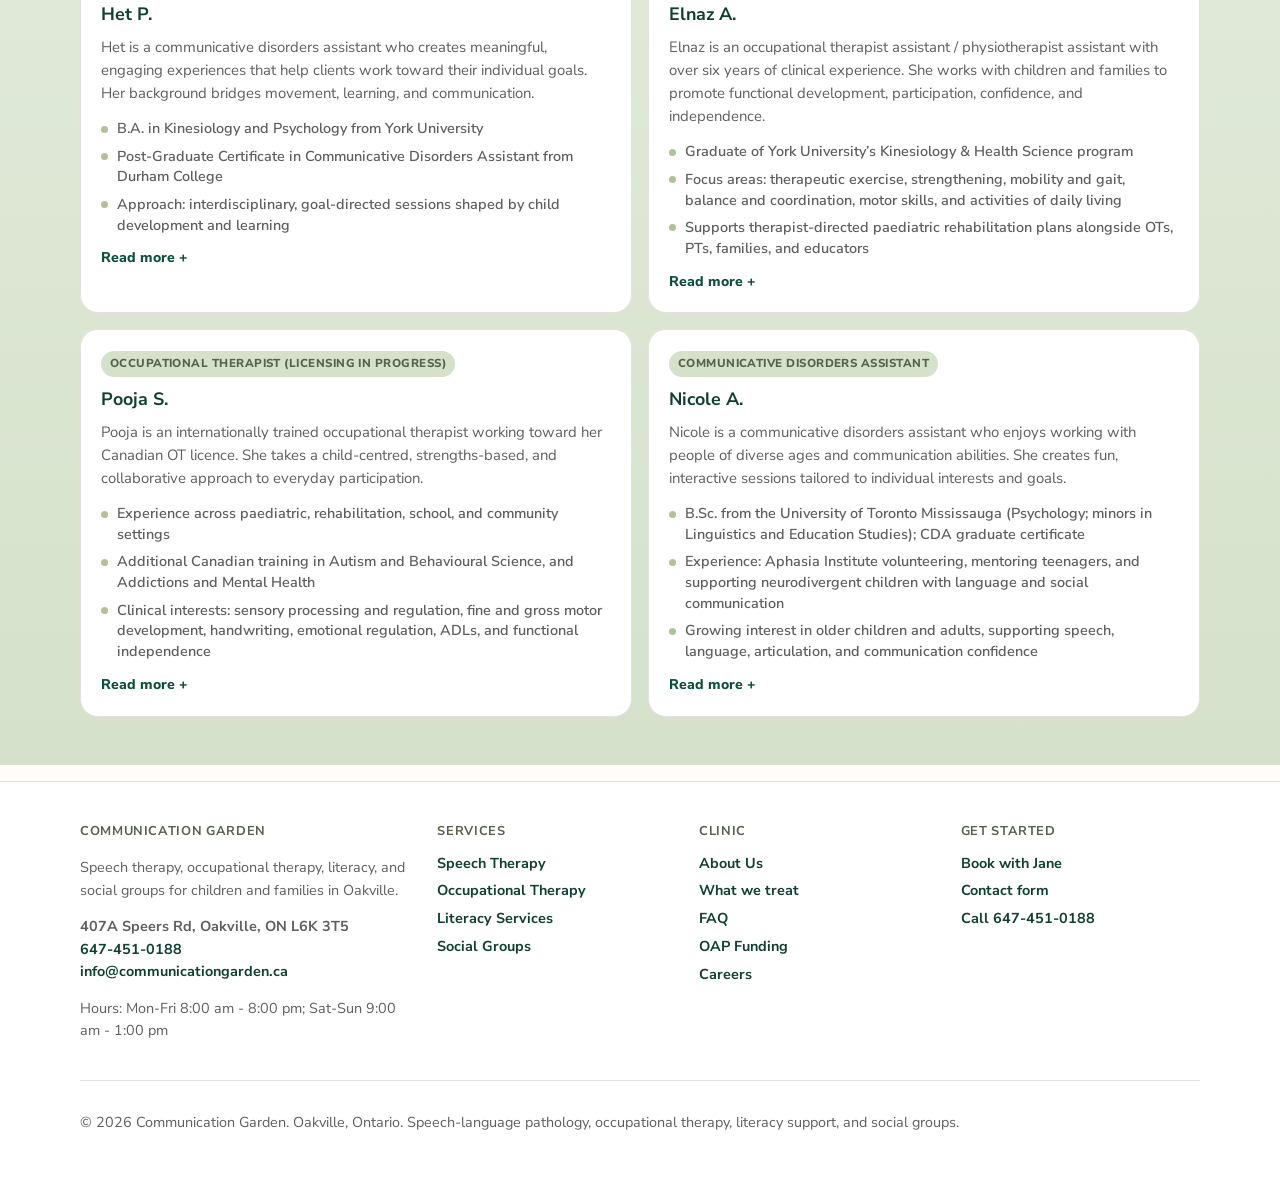
==== commit a48c135f: "Simplify desktop nav with What we treat dropdown Fold Speech, OT, Literacy, and Social Groups into a" ====
--- a/about-us/index.html
+++ b/about-us/index.html
@@ -41,36 +41,44 @@
       <img src="/assets/logo.png" width="64" height="70" alt="Communication Garden logo">
       <span><span class="brand-name">Communication Garden</span><span class="brand-tag">Speech · OT · Literacy</span></span>
     </a>
-    <nav class="nav-desktop" aria-label="Primary">
+        <nav class="nav-desktop" aria-label="Primary">
       <ul>
         <li><a href="/">Home</a></li>
-<li><a href="/about-us/" aria-current="page">About</a></li>
-
-<li><a href="/what-we-treat/">What we treat</a></li><li><a href="/speech-therapy/">Speech</a></li>
-<li><a href="/occupational-therapy/">OT</a></li>
-<li><a href="/literacy-services/">Literacy</a></li>
-<li><a href="/social-groups/">Social Groups</a></li>
-<li><a href="/oap-funding/">OAP Funding</a></li>
-<li><a href="/careers/">Careers</a></li>
-<li><a href="/contact/">Contact</a></li>
+        <li><a href="/about-us/" aria-current="page">About</a></li>
+        <li class="has-dropdown">
+          <a href="/what-we-treat/" class="nav-dropdown-trigger" aria-haspopup="true" aria-expanded="false" id="nav-treat-trigger">What we treat <span class="nav-caret" aria-hidden="true"></span></a>
+          <ul class="nav-dropdown" id="nav-treat-menu" aria-label="What we treat">
+            <li><a href="/speech-therapy/">Speech</a></li>
+            <li><a href="/occupational-therapy/">OT</a></li>
+            <li><a href="/literacy-services/">Literacy</a></li>
+            <li><a href="/social-groups/">Social Groups</a></li>
+          </ul>
+        </li>
+        <li><a href="/oap-funding/">OAP Funding</a></li>
+        <li><a href="/careers/">Careers</a></li>
+        <li><a href="/contact/">Contact</a></li>
       </ul>
     </nav>
     <a class="nav-cta desktop-only" href="https://communicationgarden.janeapp.com/locations/communication-garden/book" target="_blank" rel="noopener">Book online</a>
     <button class="menu-toggle" type="button" aria-expanded="false" aria-controls="nav-drawer">Menu</button>
   </div>
-  <div class="nav-drawer" id="nav-drawer">
+    <div class="nav-drawer" id="nav-drawer">
     <div class="wrap">
       <ul>
         <li><a href="/">Home</a></li>
-<li><a href="/about-us/" aria-current="page">About</a></li>
-
-<li><a href="/what-we-treat/">What we treat</a></li><li><a href="/speech-therapy/">Speech</a></li>
-<li><a href="/occupational-therapy/">OT</a></li>
-<li><a href="/literacy-services/">Literacy</a></li>
-<li><a href="/social-groups/">Social Groups</a></li>
-<li><a href="/oap-funding/">OAP Funding</a></li>
-<li><a href="/careers/">Careers</a></li>
-<li><a href="/contact/">Contact</a></li>
+        <li><a href="/about-us/" aria-current="page">About</a></li>
+        <li class="nav-drawer-group">
+          <a href="/what-we-treat/">What we treat</a>
+          <ul class="nav-drawer-nested">
+            <li><a href="/speech-therapy/">Speech</a></li>
+            <li><a href="/occupational-therapy/">OT</a></li>
+            <li><a href="/literacy-services/">Literacy</a></li>
+            <li><a href="/social-groups/">Social Groups</a></li>
+          </ul>
+        </li>
+        <li><a href="/oap-funding/">OAP Funding</a></li>
+        <li><a href="/careers/">Careers</a></li>
+        <li><a href="/contact/">Contact</a></li>
       </ul>
       <a class="nav-cta" href="https://communicationgarden.janeapp.com/locations/communication-garden/book" target="_blank" rel="noopener">Book online</a>
     </div>
--- a/styles.css
+++ b/styles.css
@@ -85,6 +85,105 @@
   display: block; padding: .55rem 0; text-decoration: none; font-weight: 800; color: var(--forest-deep);
 }
 .nav-drawer .nav-cta { display: inline-flex; margin-top: .5rem; }
+
+/* What we treat dropdown */
+.nav-desktop .has-dropdown {
+  position: relative;
+}
+.nav-dropdown-trigger {
+  display: inline-flex;
+  align-items: center;
+  gap: .28rem;
+}
+.nav-caret {
+  display: inline-block;
+  width: .45rem;
+  height: .45rem;
+  border-right: 2px solid currentColor;
+  border-bottom: 2px solid currentColor;
+  transform: translateY(-1px) rotate(45deg);
+  transition: transform .2s ease;
+  flex-shrink: 0;
+}
+.has-dropdown.is-open > .nav-dropdown-trigger .nav-caret,
+.has-dropdown:hover > .nav-dropdown-trigger .nav-caret,
+.has-dropdown:focus-within > .nav-dropdown-trigger .nav-caret {
+  transform: translateY(1px) rotate(225deg);
+}
+.nav-desktop .nav-dropdown {
+  position: absolute;
+  top: calc(100% + .55rem);
+  left: 50%;
+  transform: translateX(-50%) translateY(6px);
+  display: grid;
+  gap: .1rem;
+  min-width: 12rem;
+  margin: 0;
+  padding: .45rem;
+  list-style: none;
+  background: #fff;
+  border: 1px solid var(--line);
+  border-radius: 14px;
+  box-shadow: var(--shadow);
+  opacity: 0;
+  visibility: hidden;
+  pointer-events: none;
+  transition: opacity .18s ease, transform .18s ease, visibility .18s;
+  z-index: 60;
+  flex-wrap: nowrap;
+}
+.nav-dropdown::before {
+  content: "";
+  position: absolute;
+  top: -0.55rem;
+  left: 0;
+  right: 0;
+  height: 0.55rem;
+}
+.has-dropdown.is-open > .nav-dropdown,
+.has-dropdown:hover > .nav-dropdown,
+.has-dropdown:focus-within > .nav-dropdown {
+  opacity: 1;
+  visibility: visible;
+  pointer-events: auto;
+  transform: translateX(-50%) translateY(0);
+}
+.nav-dropdown a {
+  display: block;
+  padding: .55rem .75rem;
+  border-radius: 10px;
+  text-decoration: none;
+  color: var(--forest-deep);
+  font-size: .84rem;
+  white-space: nowrap;
+}
+.nav-dropdown a:hover,
+.nav-dropdown a:focus-visible,
+.nav-dropdown a[aria-current="page"] {
+  background: rgba(213, 225, 202, .55);
+  color: var(--rose);
+}
+@media (prefers-reduced-motion: reduce) {
+  .nav-dropdown,
+  .nav-caret { transition: none; }
+}
+
+/* Mobile nested services under What we treat */
+.nav-drawer-group { display: grid; gap: .15rem; }
+.nav-drawer-nested {
+  list-style: none;
+  margin: 0 0 .25rem;
+  padding: 0 0 0 .9rem;
+  display: grid;
+  gap: .1rem;
+  border-left: 2px solid var(--sage);
+}
+.nav-drawer-nested a {
+  font-weight: 700;
+  font-size: .92rem;
+  padding: .35rem 0;
+  color: var(--sage-dark);
+}
 .hero {
   position: relative; overflow: hidden;
   padding: 3.25rem 0 2.75rem;
@@ -683,7 +782,7 @@
 
   /* Hover / focus bloom on nav + primary CTAs (pointer devices only) */
   @media (hover: hover) {
-    .nav-desktop a,
+    .nav-desktop > ul > li > a,
     .nav-cta.desktop-only,
     .btn,
     .service > a,
@@ -706,8 +805,8 @@
       transition: transform .38s cubic-bezier(.34, 1.56, .64, 1), opacity .22s ease;
     }
     .tab-bloom svg { width: 100%; height: 100%; display: block; overflow: visible; }
-    .nav-desktop a:hover .tab-bloom,
-    .nav-desktop a:focus-visible .tab-bloom,
+    .nav-desktop > ul > li > a:hover .tab-bloom,
+    .nav-desktop > ul > li > a:focus-visible .tab-bloom,
     .nav-cta.desktop-only:hover .tab-bloom,
     .nav-cta.desktop-only:focus-visible .tab-bloom,
     .btn:hover .tab-bloom,
@@ -720,7 +819,7 @@
       transform: scale(1) rotate(12deg);
     }
     /* nudge for shorter nav labels */
-    .nav-desktop a .tab-bloom { top: -0.7rem; }
+    .nav-desktop > ul > li > a .tab-bloom { top: -0.7rem; }
     .btn .tab-bloom { top: -0.55rem; }
     .service > a .tab-bloom,
     .funding-side > a .tab-bloom { top: -0.65rem; left: 0.15rem; margin-left: 0; }
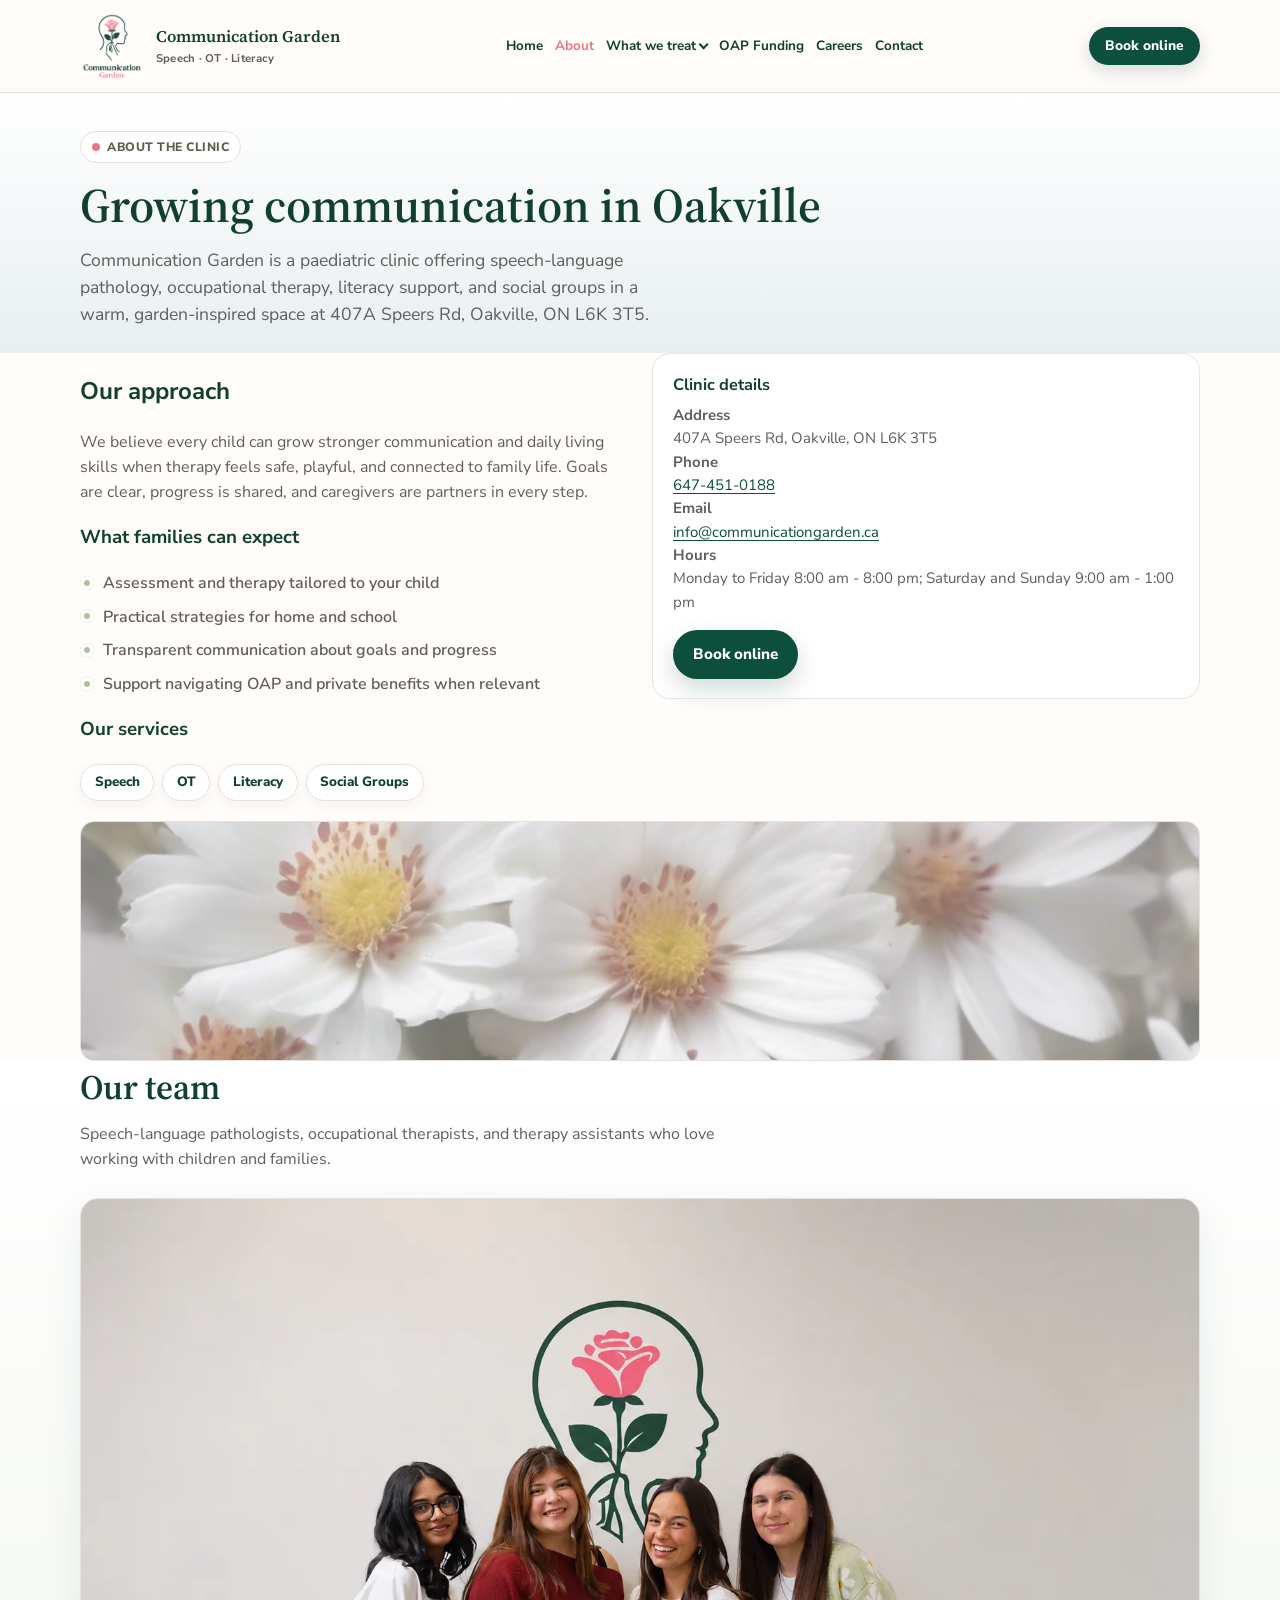
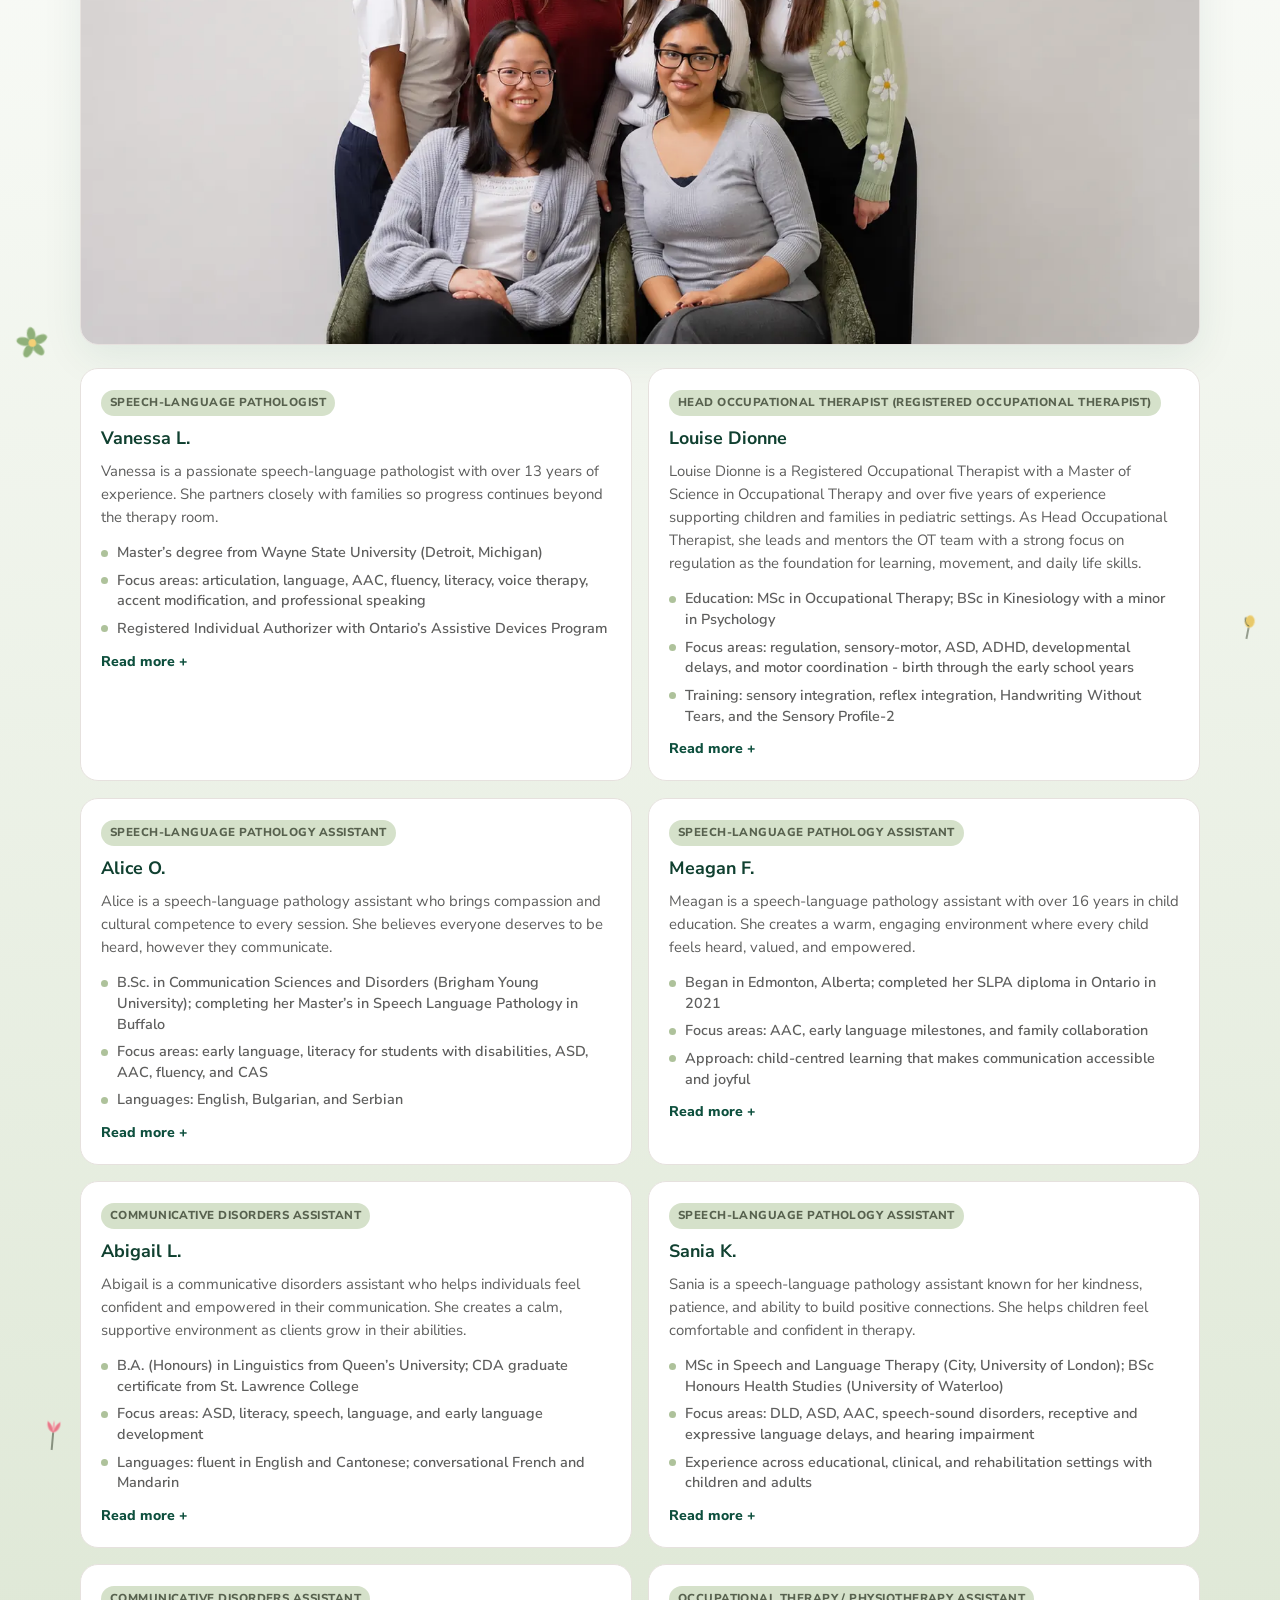
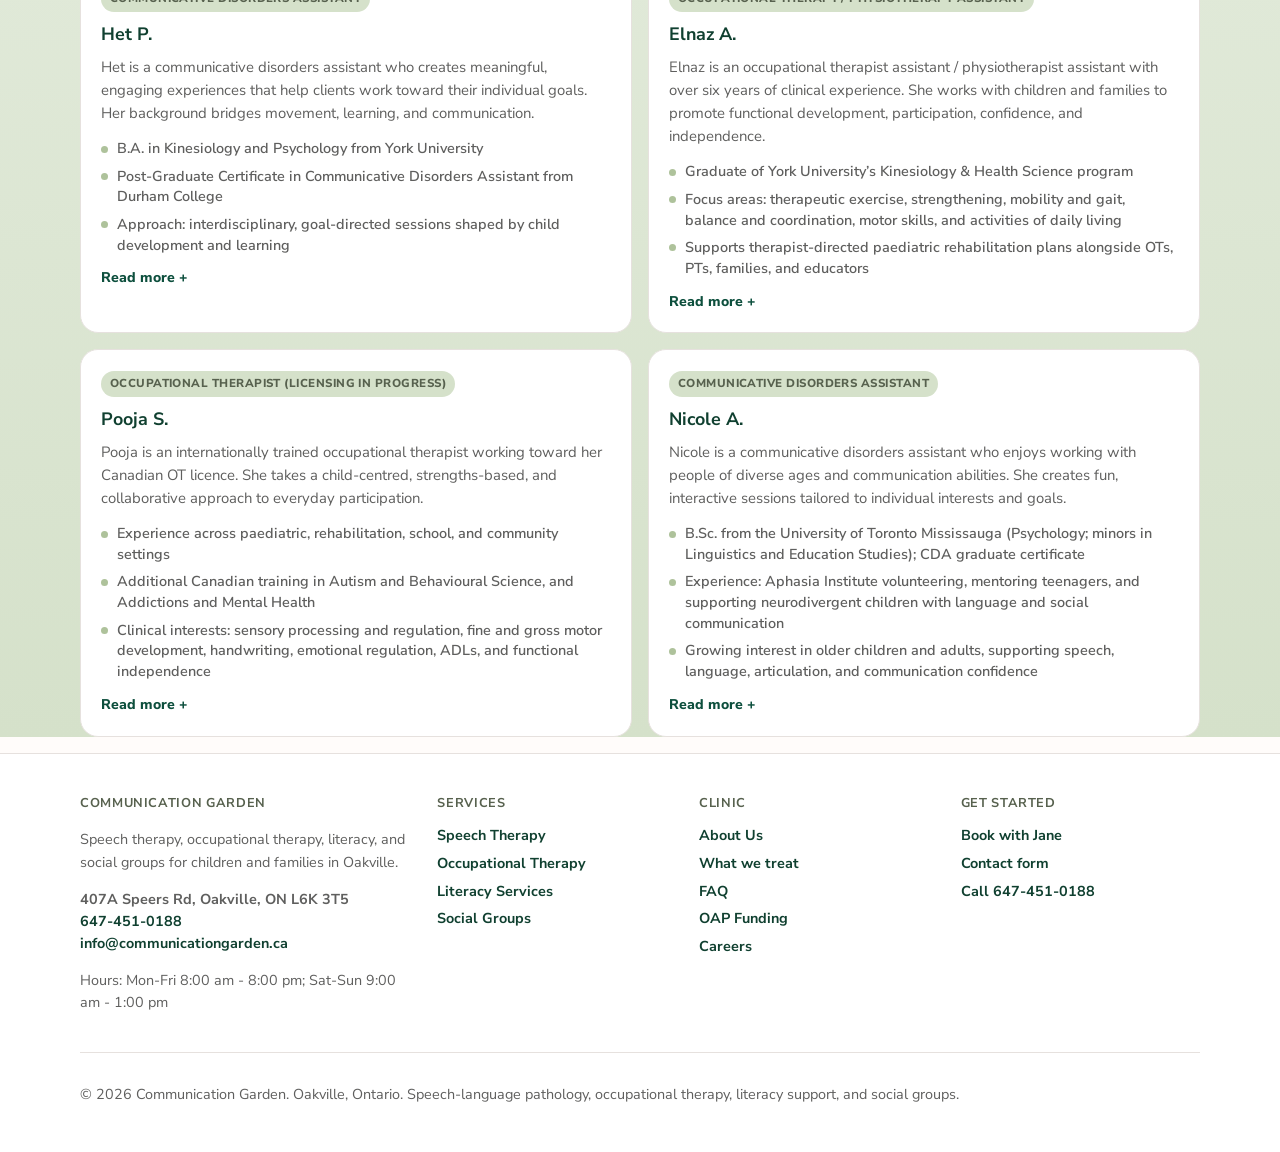
==== commit bbcb102a: "Balance About page columns and landscape side photos Move the daisy image out of the Clinic details " ====
--- a/about-us/index.html
+++ b/about-us/index.html
@@ -98,12 +98,19 @@
     <div class="prose">
       <h2>Our approach</h2>
       <p>We believe every child can grow stronger communication and daily living skills when therapy feels safe, playful, and connected to family life. Goals are clear, progress is shared, and caregivers are partners in every step.</p>
-<h3>What families can expect</h3>
+      <h3>What families can expect</h3>
       <ul class="list-check">
         <li>Assessment and therapy tailored to your child</li>
         <li>Practical strategies for home and school</li>
         <li>Transparent communication about goals and progress</li>
         <li>Support navigating OAP and private benefits when relevant</li>
+      </ul>
+      <h3>Our services</h3>
+      <ul class="service-chips" aria-label="Our services">
+        <li><a href="/speech-therapy/">Speech</a></li>
+        <li><a href="/occupational-therapy/">OT</a></li>
+        <li><a href="/literacy-services/">Literacy</a></li>
+        <li><a href="/social-groups/">Social Groups</a></li>
       </ul>
     </div>
     <aside class="card">
@@ -113,10 +120,12 @@
       <p><strong>Email</strong><br><a href="mailto:info@communicationgarden.ca">info@communicationgarden.ca</a></p>
       <p><strong>Hours</strong><br>Monday to Friday 8:00 am - 8:00 pm; Saturday and Sunday 9:00 am - 1:00 pm</p>
       <p style="margin-top:1rem"><a class="btn btn-primary" href="https://communicationgarden.janeapp.com/locations/communication-garden/book" target="_blank" rel="noopener">Book online</a></p>
-      <div class="hero-photo" style="margin-top:1rem">
-        <img src="/assets/photo-2.jpg" alt="Warm therapy room inside Communication Garden Oakville" width="640" height="360" loading="lazy">
-      </div>
     </aside>
+  </div>
+  <div class="wrap" style="margin-top:1.25rem">
+    <div class="card-photo card-photo--banner">
+      <img src="/assets/photo-2.jpg" alt="Warm therapy room inside Communication Garden Oakville" width="1024" height="640" loading="lazy" decoding="async">
+    </div>
   </div>
 </section>
 <section class="band">
--- a/styles.css
+++ b/styles.css
@@ -238,8 +238,106 @@
 .nap strong { display: block; color: var(--forest-deep); font-size: .76rem; text-transform: uppercase; letter-spacing: .04em; }
 .hours { margin-top: 1rem; padding-top: 1rem; border-top: 1px solid var(--line); }
 .hours p { margin: .35rem 0 0; color: var(--muted); }
-.hero-photo { margin-top: 1rem; border-radius: 16px; overflow: hidden; border: 1px solid var(--line); }
-.hero-photo img { width: 100%; height: 180px; object-fit: cover; }
+.hero-photo {
+  position: relative;
+  margin-top: 1rem;
+  overflow: visible;
+}
+.hero-photo-frame {
+  border-radius: 16px;
+  overflow: hidden;
+  border: 1px solid var(--line);
+  background: var(--dusty);
+  transform-origin: 50% 70%;
+  will-change: transform;
+}
+.hero-photo picture,
+.hero-photo img {
+  display: block;
+  width: 100%;
+  height: auto;
+  aspect-ratio: 1 / 1;
+  object-fit: cover;
+  object-position: center 40%;
+}
+/* Gentle pop-in when the photo enters view */
+.hero-photo:not(.is-in):not(.is-static) .hero-photo-frame {
+  opacity: 0;
+  transform: scale(0.82) rotate(-4deg) translateY(14px);
+}
+.hero-photo.is-in:not(.is-settled) .hero-photo-frame {
+  animation: heroPhotoPop .78s cubic-bezier(.34, 1.45, .64, 1) forwards;
+}
+@keyframes heroPhotoPop {
+  0%   { opacity: 0; transform: scale(0.82) rotate(-4deg) translateY(14px); }
+  68%  { opacity: 1; transform: scale(1.045) rotate(1.6deg) translateY(-3px); }
+  100% { opacity: 1; transform: scale(1) rotate(0deg) translateY(0); }
+}
+.hero-photo.is-settled .hero-photo-frame,
+.hero-photo.is-static .hero-photo-frame {
+  opacity: 1;
+  transform: none;
+  animation: none;
+}
+/* Soft lift + wobble on hover (pointer devices) */
+@media (hover: hover) {
+  .hero-photo.is-settled .hero-photo-frame {
+    transition: transform .45s cubic-bezier(.34, 1.3, .64, 1), box-shadow .35s ease;
+  }
+  .hero-photo.is-settled:hover .hero-photo-frame,
+  .hero-photo.is-settled:focus-within .hero-photo-frame {
+    transform: translateY(-5px) rotate(-1.8deg) scale(1.02);
+    box-shadow: 0 14px 28px rgba(13, 79, 61, 0.14);
+    animation: heroPhotoWobble 1.6s ease-in-out infinite;
+  }
+}
+@keyframes heroPhotoWobble {
+  0%, 100% { transform: translateY(-5px) rotate(-1.8deg) scale(1.02); }
+  50%      { transform: translateY(-7px) rotate(1.5deg) scale(1.025); }
+}
+/* Tiny corner blooms */
+.hero-photo-bloom {
+  position: absolute;
+  width: 22px;
+  height: 22px;
+  z-index: 2;
+  pointer-events: none;
+  opacity: 0;
+  transform: scale(0) rotate(-24deg);
+  transform-origin: 50% 90%;
+}
+.hero-photo-bloom svg { width: 100%; height: 100%; display: block; overflow: visible; }
+.hero-photo-bloom--tl { top: -8px; left: -6px; }
+.hero-photo-bloom--tr { top: -10px; right: -4px; }
+.hero-photo-bloom--bl { bottom: -4px; left: -8px; }
+.hero-photo-bloom--br { bottom: -6px; right: -6px; }
+.hero-photo.is-in .hero-photo-bloom {
+  animation: heroCornerBloom .62s cubic-bezier(.34, 1.55, .64, 1) forwards;
+  animation-delay: var(--bloom-delay, .28s);
+}
+.hero-photo.is-settled .hero-photo-bloom,
+.hero-photo.is-static .hero-photo-bloom {
+  opacity: .95;
+  transform: scale(1) rotate(8deg);
+  animation: none;
+}
+@keyframes heroCornerBloom {
+  0%   { opacity: 0; transform: scale(0) rotate(-24deg); }
+  70%  { opacity: 1; transform: scale(1.18) rotate(10deg); }
+  100% { opacity: .95; transform: scale(1) rotate(8deg); }
+}
+@media (prefers-reduced-motion: reduce) {
+  .hero-photo .hero-photo-frame {
+    opacity: 1 !important;
+    transform: none !important;
+    animation: none !important;
+    transition: none !important;
+  }
+  .hero-photo-bloom {
+    display: none;
+  }
+}
+}
 section { padding: 3rem 0; }
 .section-head { max-width: 42rem; margin-bottom: 1.6rem; }
 .section-head h2 {
@@ -294,7 +392,71 @@
 .prose { max-width: 46rem; }
 .prose p, .prose li { color: var(--muted); }
 .prose h2, .prose h3 { color: var(--forest-deep); }
-.grid-2 { display: grid; grid-template-columns: 1fr 1fr; gap: 1rem; }
+.grid-2 {
+  display: grid;
+  grid-template-columns: 1fr 1fr;
+  gap: 1.25rem 1.5rem;
+  align-items: start;
+}
+.card-photo {
+  margin-top: 1rem;
+  border-radius: 14px;
+  overflow: hidden;
+  border: 1px solid var(--line);
+  background: var(--dusty);
+  max-height: 220px;
+}
+.card-photo img {
+  display: block;
+  width: 100%;
+  height: 100%;
+  max-height: 220px;
+  aspect-ratio: 16 / 10;
+  object-fit: cover;
+  object-position: center;
+}
+.card-photo--banner {
+  margin-top: 0;
+  max-height: 240px;
+}
+.card-photo--banner img {
+  max-height: 240px;
+  aspect-ratio: 21 / 9;
+  object-position: center 45%;
+}
+.service-chips {
+  list-style: none;
+  margin: 1.25rem 0 0;
+  padding: 0;
+  display: flex;
+  flex-wrap: wrap;
+  gap: .5rem;
+}
+.service-chips a {
+  display: inline-flex;
+  align-items: center;
+  padding: .45rem .85rem;
+  border-radius: 999px;
+  border: 1px solid var(--line);
+  background: #fff;
+  color: var(--forest-deep);
+  text-decoration: none;
+  font-size: .84rem;
+  font-weight: 800;
+  box-shadow: 0 4px 14px rgba(13, 79, 61, 0.05);
+  transition: color .18s ease, border-color .18s ease, transform .18s ease;
+}
+.service-chips a:hover,
+.service-chips a:focus-visible {
+  color: var(--rose);
+  border-color: #f0c9cf;
+  transform: translateY(-1px);
+}
+@media (prefers-reduced-motion: reduce) {
+  .service-chips a { transition: none; }
+  .service-chips a:hover,
+  .service-chips a:focus-visible { transform: none; }
+}
 .grid-3 { display: grid; grid-template-columns: repeat(3, 1fr); gap: 1rem; }
 .list-check { list-style: none; padding: 0; margin: 0; display: grid; gap: .55rem; }
 .list-check li {
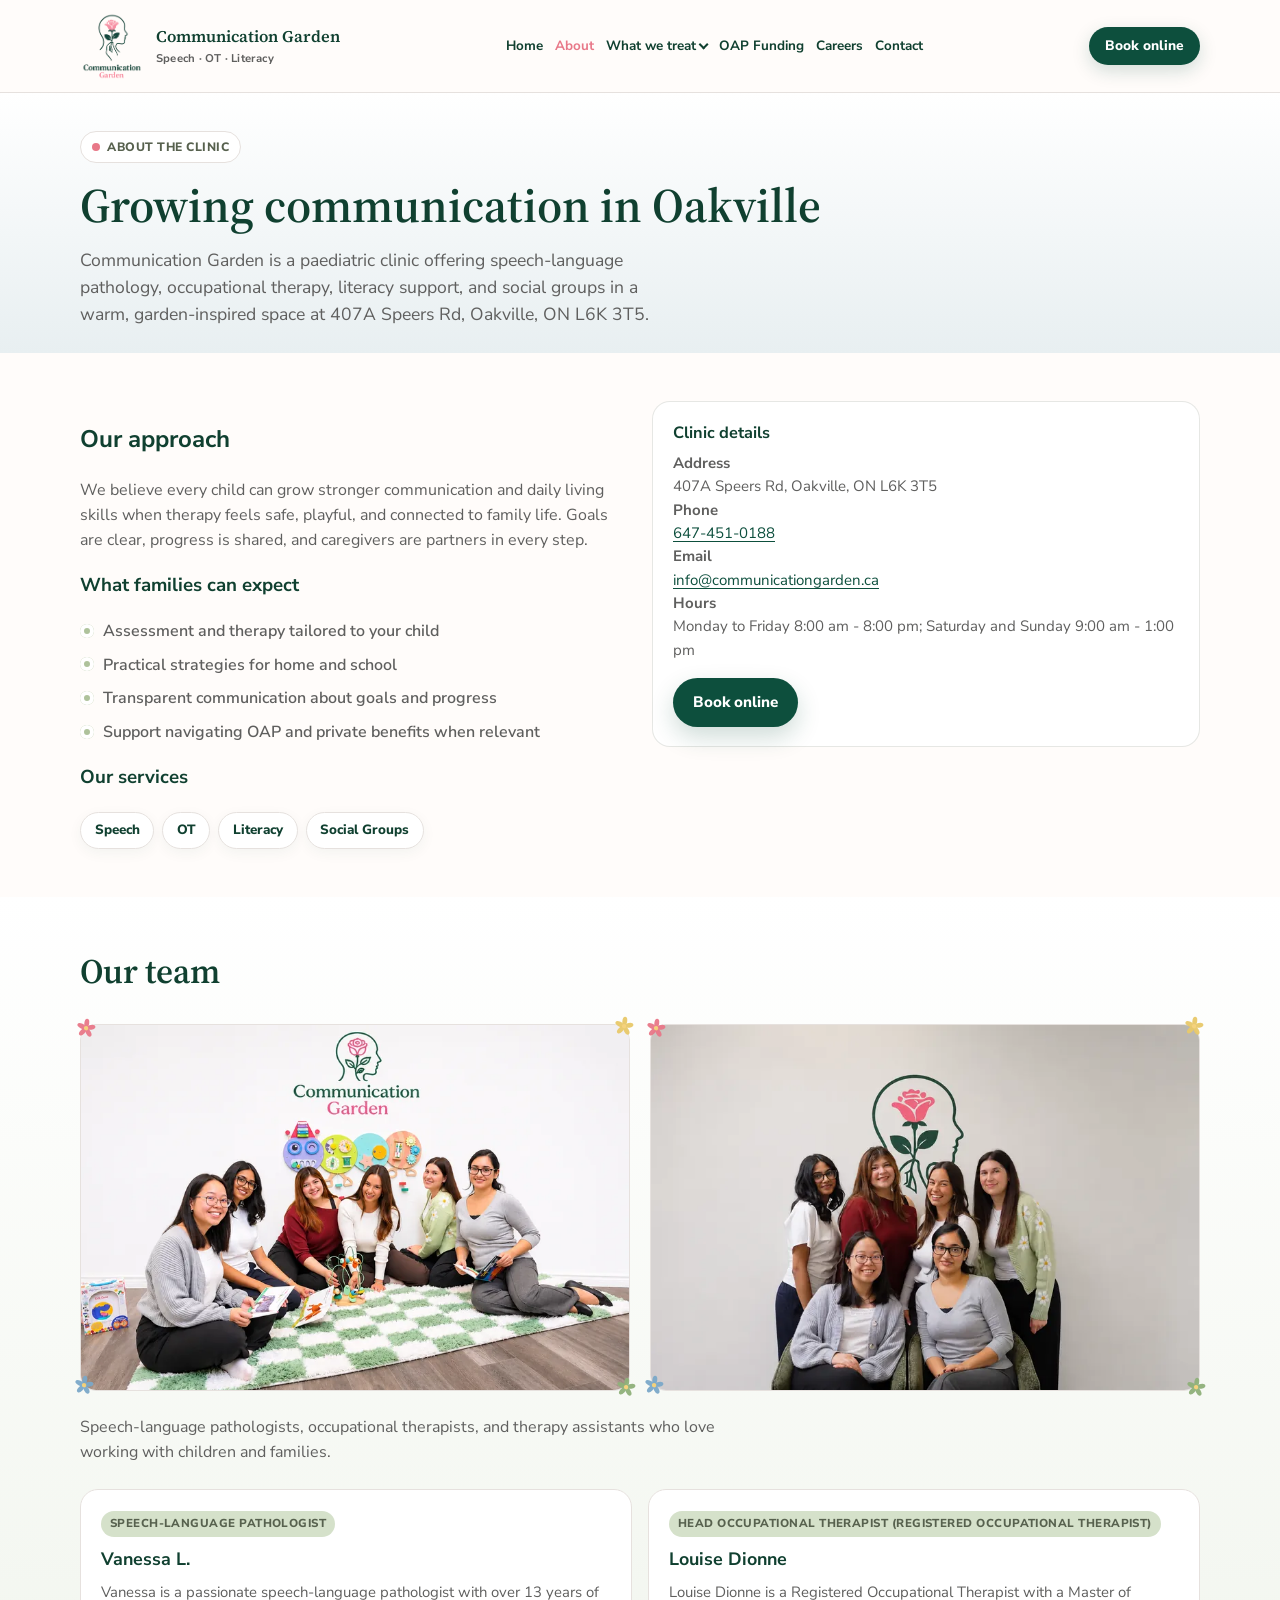
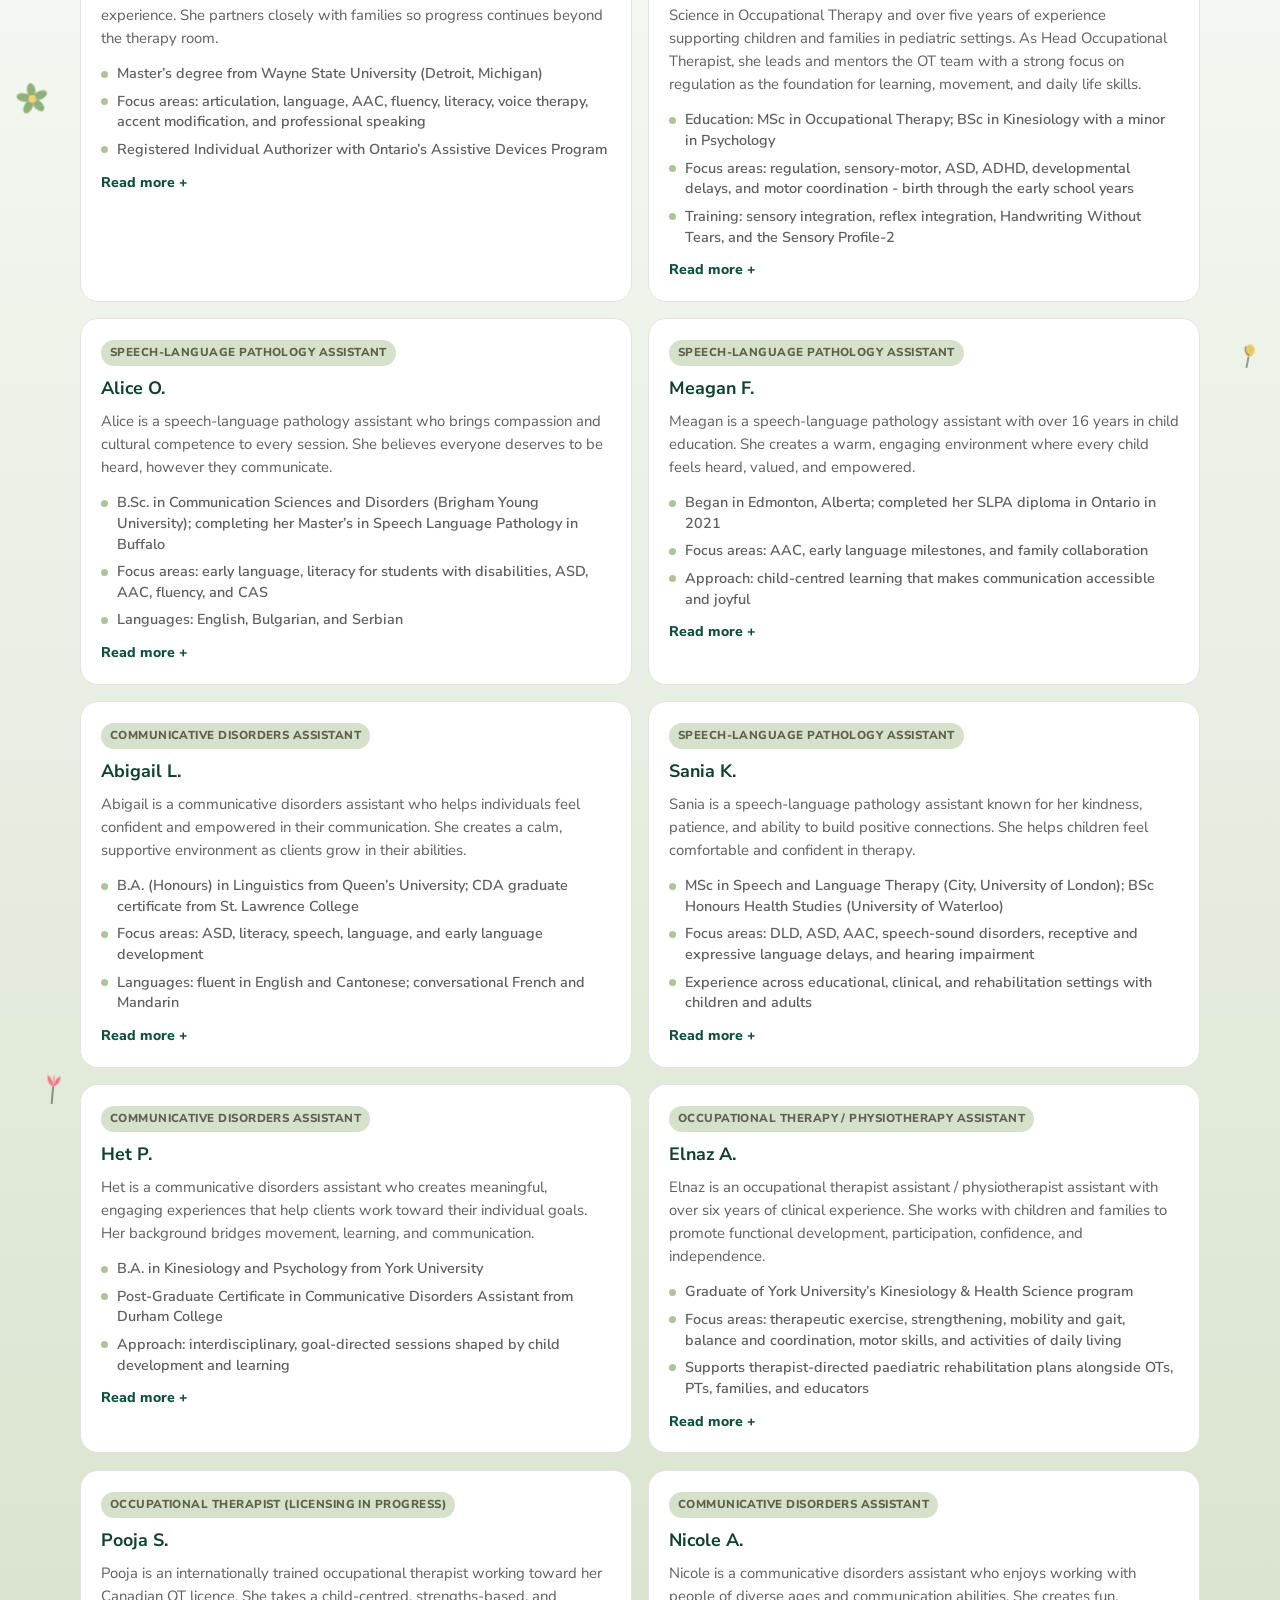
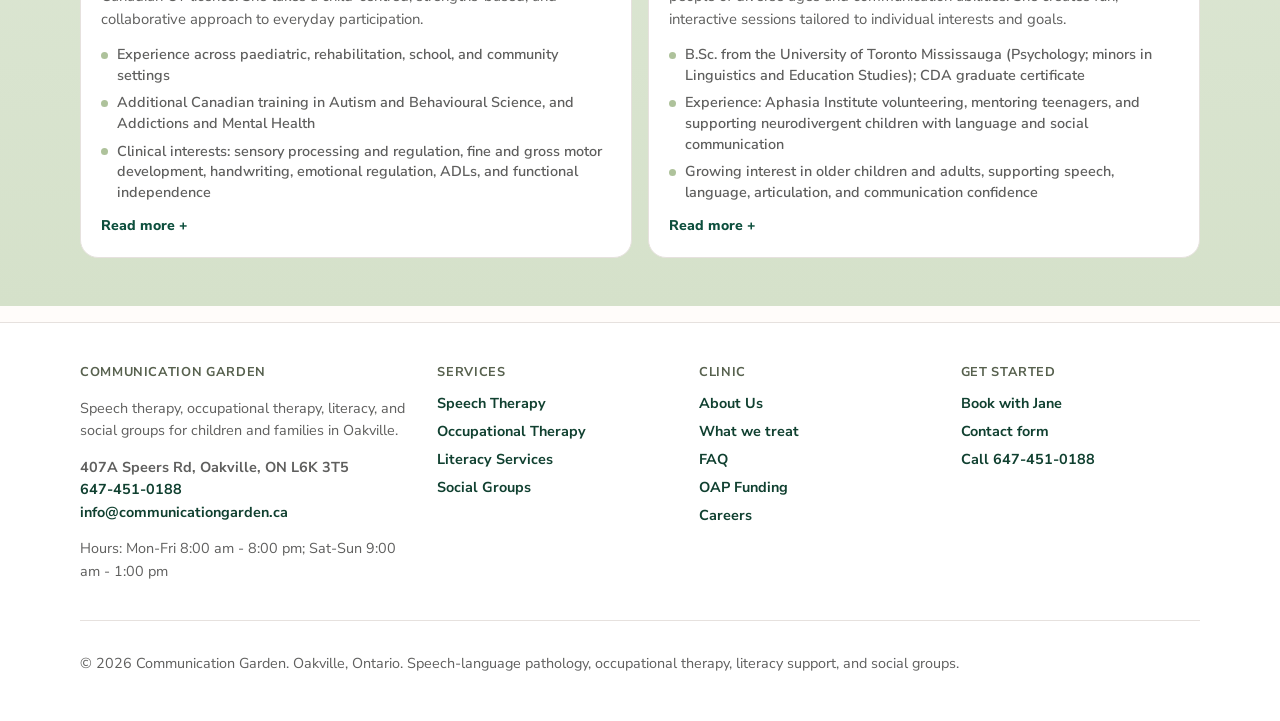
==== commit a48cc0a5: "Show both About team photos with blooms and add treat overview link Place the rug shot and the earli" ====
--- a/about-us/index.html
+++ b/about-us/index.html
@@ -48,6 +48,7 @@
         <li class="has-dropdown">
           <a href="/what-we-treat/" class="nav-dropdown-trigger" aria-haspopup="true" aria-expanded="false" id="nav-treat-trigger">What we treat <span class="nav-caret" aria-hidden="true"></span></a>
           <ul class="nav-dropdown" id="nav-treat-menu" aria-label="What we treat">
+            <li class="nav-dropdown-overview"><a href="/what-we-treat/">What we treat</a></li>
             <li><a href="/speech-therapy/">Speech</a></li>
             <li><a href="/occupational-therapy/">OT</a></li>
             <li><a href="/literacy-services/">Literacy</a></li>
@@ -70,6 +71,7 @@
         <li class="nav-drawer-group">
           <a href="/what-we-treat/">What we treat</a>
           <ul class="nav-drawer-nested">
+            <li class="nav-drawer-overview"><a href="/what-we-treat/">What we treat</a></li>
             <li><a href="/speech-therapy/">Speech</a></li>
             <li><a href="/occupational-therapy/">OT</a></li>
             <li><a href="/literacy-services/">Literacy</a></li>
@@ -122,35 +124,53 @@
       <p style="margin-top:1rem"><a class="btn btn-primary" href="https://communicationgarden.janeapp.com/locations/communication-garden/book" target="_blank" rel="noopener">Book online</a></p>
     </aside>
   </div>
-  <div class="wrap" style="margin-top:1.25rem">
-    <div class="card-photo card-photo--banner">
-      <img src="/assets/photo-2.jpg" alt="Warm therapy room inside Communication Garden Oakville" width="1024" height="640" loading="lazy" decoding="async">
-    </div>
-  </div>
 </section>
 <section class="band">
   <div class="wrap">
     <div class="section-head">
       <h2>Our team</h2>
-      <p>Speech-language pathologists, occupational therapists, and therapy assistants who love working with children and families.</p>
-    </div>
-    <figure class="team-photo">
-      <picture>
-        <source
-          type="image/webp"
-          srcset="/assets/team-photo-800.webp 800w, /assets/team-photo-1600.webp 1600w"
-          sizes="(max-width: 720px) 100vw, min(1100px, 92vw)">
-        <img
-          src="/assets/team-photo-1600.jpg"
-          srcset="/assets/team-photo-800.jpg 800w, /assets/team-photo-1600.jpg 1600w"
-          sizes="(max-width: 720px) 100vw, min(1100px, 92vw)"
-          width="1600"
-          height="1066"
-          alt="The Communication Garden team in front of the clinic's logo wall"
-          loading="lazy"
-          decoding="async">
-      </picture>
-    </figure>
+    </div>
+    <div class="team-photo-row">
+      <div class="fun-photo fun-photo--team" data-fun-photo>
+        <div class="fun-photo-frame">
+          <picture>
+            <source
+              type="image/webp"
+              srcset="/assets/team-rug-800.webp 800w, /assets/team-rug-1600.webp 1600w"
+              sizes="(max-width: 819px) 92vw, min(540px, 46vw)">
+            <img
+              src="/assets/team-rug-1600.jpg"
+              srcset="/assets/team-rug-800.jpg 800w, /assets/team-rug-1600.jpg 1600w"
+              sizes="(max-width: 819px) 92vw, min(540px, 46vw)"
+              width="1600"
+              height="1067"
+              alt="The Communication Garden team in the clinic"
+              loading="lazy"
+              decoding="async">
+          </picture>
+        </div>
+      </div>
+      <div class="fun-photo fun-photo--team" data-fun-photo>
+        <div class="fun-photo-frame">
+          <picture>
+            <source
+              type="image/webp"
+              srcset="/assets/team-photo-800.webp 800w, /assets/team-photo-1600.webp 1600w"
+              sizes="(max-width: 819px) 92vw, min(540px, 46vw)">
+            <img
+              src="/assets/team-photo-1600.jpg"
+              srcset="/assets/team-photo-800.jpg 800w, /assets/team-photo-1600.jpg 1600w"
+              sizes="(max-width: 819px) 92vw, min(540px, 46vw)"
+              width="1600"
+              height="1066"
+              alt="The Communication Garden team in the clinic"
+              loading="lazy"
+              decoding="async">
+          </picture>
+        </div>
+      </div>
+    </div>
+    <p class="team-lead" style="margin:0 0 1.5rem;color:var(--muted);max-width:42rem">Speech-language pathologists, occupational therapists, and therapy assistants who love working with children and families.</p>
     <div class="team-grid">
       <article class="team-card">
         <span class="role">Speech-Language Pathologist</span>
--- a/styles.css
+++ b/styles.css
@@ -148,6 +148,15 @@
   pointer-events: auto;
   transform: translateX(-50%) translateY(0);
 }
+.nav-dropdown-overview {
+  margin: 0 0 .2rem;
+  padding: 0 0 .35rem;
+  border-bottom: 1px solid var(--line);
+}
+.nav-dropdown-overview a {
+  font-weight: 800;
+  color: var(--sage-dark);
+}
 .nav-dropdown a {
   display: block;
   padding: .55rem .75rem;
@@ -178,6 +187,15 @@
   gap: .1rem;
   border-left: 2px solid var(--sage);
 }
+.nav-drawer-overview {
+  margin: 0 0 .15rem;
+  padding: 0 0 .3rem;
+  border-bottom: 1px solid var(--line);
+}
+.nav-drawer-overview a {
+  font-weight: 800;
+  color: var(--forest-deep);
+}
 .nav-drawer-nested a {
   font-weight: 700;
   font-size: .92rem;
@@ -238,11 +256,13 @@
 .nap strong { display: block; color: var(--forest-deep); font-size: .76rem; text-transform: uppercase; letter-spacing: .04em; }
 .hours { margin-top: 1rem; padding-top: 1rem; border-top: 1px solid var(--line); }
 .hours p { margin: .35rem 0 0; color: var(--muted); }
+.fun-photo,
 .hero-photo {
   position: relative;
   margin-top: 1rem;
   overflow: visible;
 }
+.fun-photo-frame,
 .hero-photo-frame {
   border-radius: 16px;
   overflow: hidden;
@@ -260,11 +280,25 @@
   object-fit: cover;
   object-position: center 40%;
 }
+.fun-photo picture,
+.fun-photo img {
+  display: block;
+  width: 100%;
+  height: auto;
+  aspect-ratio: 3 / 2;
+  object-fit: cover;
+  object-position: center 42%;
+}
+.fun-photo--team {
+  margin-top: 0;
+}
 /* Gentle pop-in when the photo enters view */
+.fun-photo:not(.is-in):not(.is-static) .fun-photo-frame,
 .hero-photo:not(.is-in):not(.is-static) .hero-photo-frame {
   opacity: 0;
   transform: scale(0.82) rotate(-4deg) translateY(14px);
 }
+.fun-photo.is-in:not(.is-settled) .fun-photo-frame,
 .hero-photo.is-in:not(.is-settled) .hero-photo-frame {
   animation: heroPhotoPop .78s cubic-bezier(.34, 1.45, .64, 1) forwards;
 }
@@ -273,6 +307,8 @@
   68%  { opacity: 1; transform: scale(1.045) rotate(1.6deg) translateY(-3px); }
   100% { opacity: 1; transform: scale(1) rotate(0deg) translateY(0); }
 }
+.fun-photo.is-settled .fun-photo-frame,
+.fun-photo.is-static .fun-photo-frame,
 .hero-photo.is-settled .hero-photo-frame,
 .hero-photo.is-static .hero-photo-frame {
   opacity: 1;
@@ -281,9 +317,12 @@
 }
 /* Soft lift + wobble on hover (pointer devices) */
 @media (hover: hover) {
+  .fun-photo.is-settled .fun-photo-frame,
   .hero-photo.is-settled .hero-photo-frame {
     transition: transform .45s cubic-bezier(.34, 1.3, .64, 1), box-shadow .35s ease;
   }
+  .fun-photo.is-settled:hover .fun-photo-frame,
+  .fun-photo.is-settled:focus-within .fun-photo-frame,
   .hero-photo.is-settled:hover .hero-photo-frame,
   .hero-photo.is-settled:focus-within .hero-photo-frame {
     transform: translateY(-5px) rotate(-1.8deg) scale(1.02);
@@ -296,6 +335,7 @@
   50%      { transform: translateY(-7px) rotate(1.5deg) scale(1.025); }
 }
 /* Tiny corner blooms */
+.fun-photo-bloom,
 .hero-photo-bloom {
   position: absolute;
   width: 22px;
@@ -306,15 +346,23 @@
   transform: scale(0) rotate(-24deg);
   transform-origin: 50% 90%;
 }
+.fun-photo-bloom svg,
 .hero-photo-bloom svg { width: 100%; height: 100%; display: block; overflow: visible; }
+.fun-photo-bloom--tl,
 .hero-photo-bloom--tl { top: -8px; left: -6px; }
+.fun-photo-bloom--tr,
 .hero-photo-bloom--tr { top: -10px; right: -4px; }
+.fun-photo-bloom--bl,
 .hero-photo-bloom--bl { bottom: -4px; left: -8px; }
+.fun-photo-bloom--br,
 .hero-photo-bloom--br { bottom: -6px; right: -6px; }
+.fun-photo.is-in .fun-photo-bloom,
 .hero-photo.is-in .hero-photo-bloom {
   animation: heroCornerBloom .62s cubic-bezier(.34, 1.55, .64, 1) forwards;
   animation-delay: var(--bloom-delay, .28s);
 }
+.fun-photo.is-settled .fun-photo-bloom,
+.fun-photo.is-static .fun-photo-bloom,
 .hero-photo.is-settled .hero-photo-bloom,
 .hero-photo.is-static .hero-photo-bloom {
   opacity: .95;
@@ -327,17 +375,32 @@
   100% { opacity: .95; transform: scale(1) rotate(8deg); }
 }
 @media (prefers-reduced-motion: reduce) {
+  .fun-photo .fun-photo-frame,
   .hero-photo .hero-photo-frame {
     opacity: 1 !important;
     transform: none !important;
     animation: none !important;
     transition: none !important;
   }
+  .fun-photo-bloom,
   .hero-photo-bloom {
     display: none;
   }
 }
-}
+.team-photo-row {
+  display: grid;
+  grid-template-columns: 1fr;
+  gap: 1.1rem;
+  margin: 0 0 1.5rem;
+  align-items: start;
+}
+@media (min-width: 820px) {
+  .team-photo-row {
+    grid-template-columns: 1fr 1fr;
+    gap: 1.25rem;
+  }
+}
+
 section { padding: 3rem 0; }
 .section-head { max-width: 42rem; margin-bottom: 1.6rem; }
 .section-head h2 {
@@ -414,15 +477,6 @@
   aspect-ratio: 16 / 10;
   object-fit: cover;
   object-position: center;
-}
-.card-photo--banner {
-  margin-top: 0;
-  max-height: 240px;
-}
-.card-photo--banner img {
-  max-height: 240px;
-  aspect-ratio: 21 / 9;
-  object-position: center 45%;
 }
 .service-chips {
   list-style: none;
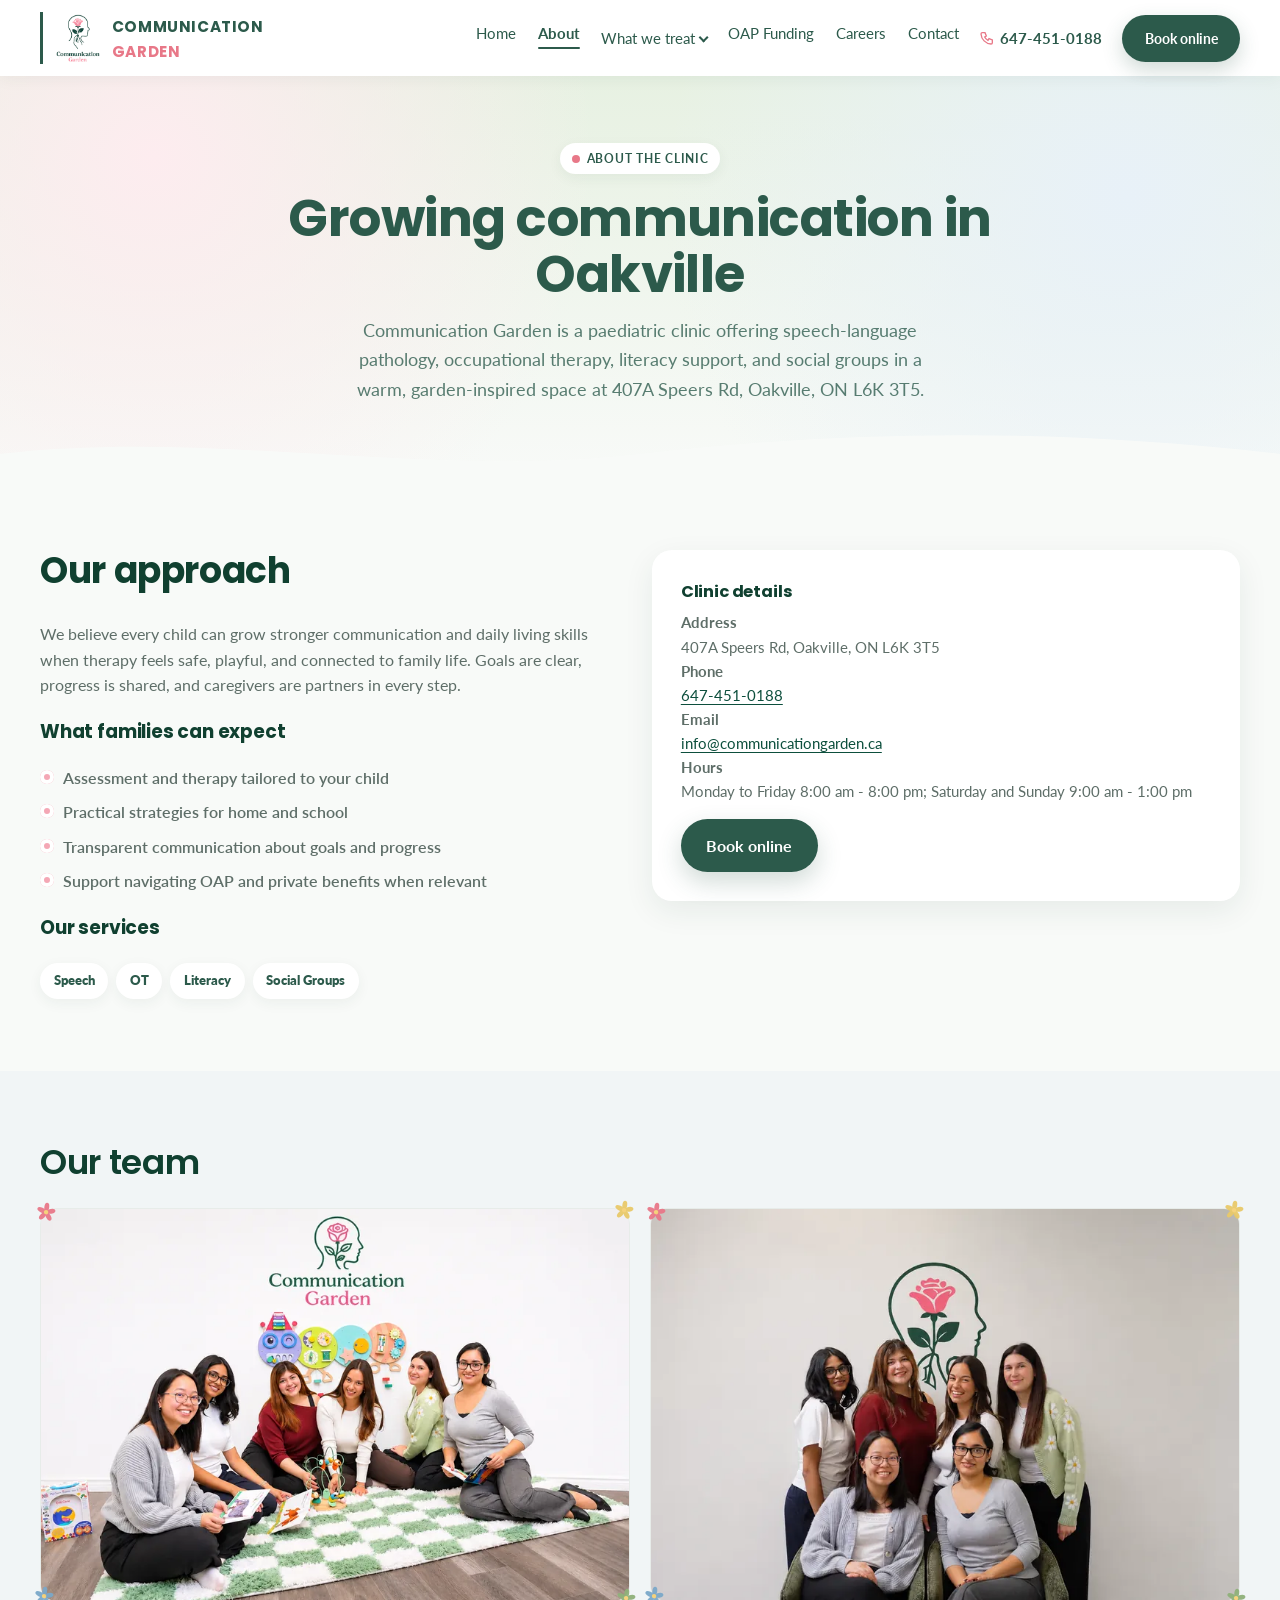
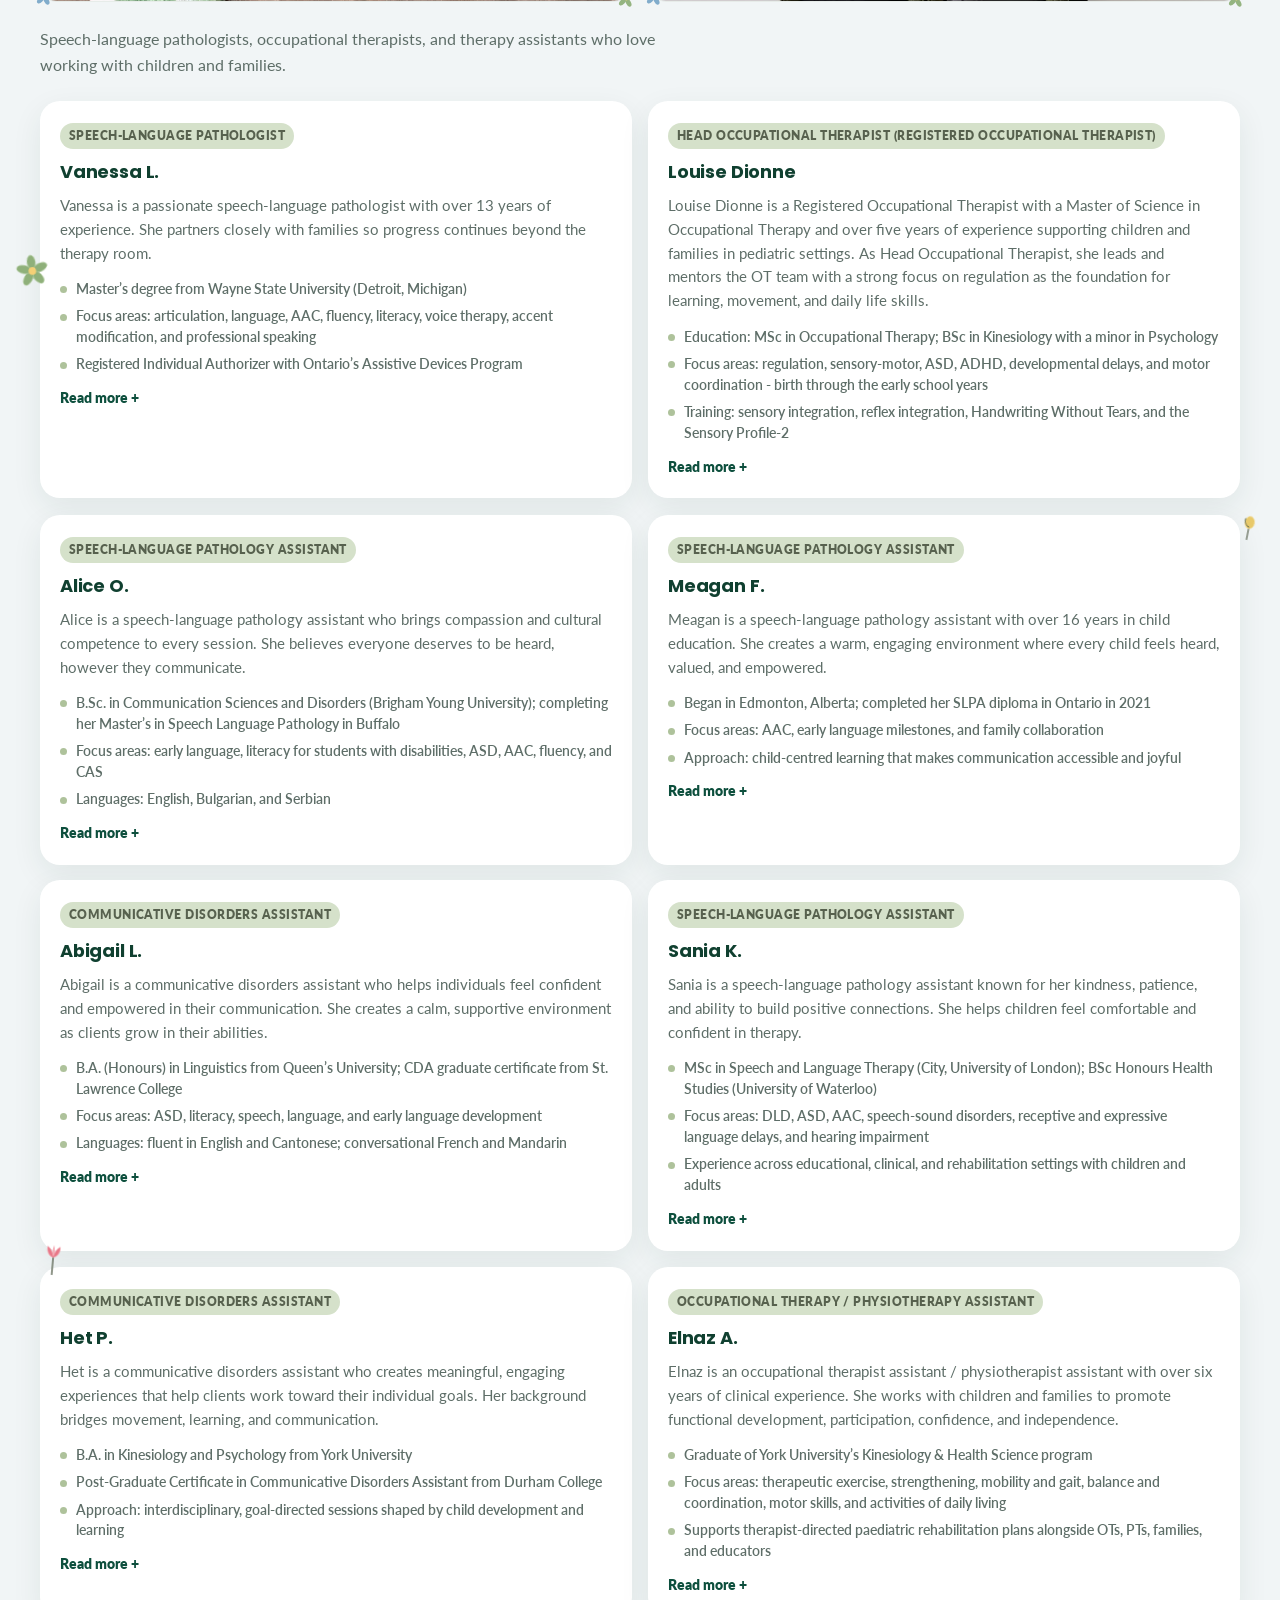
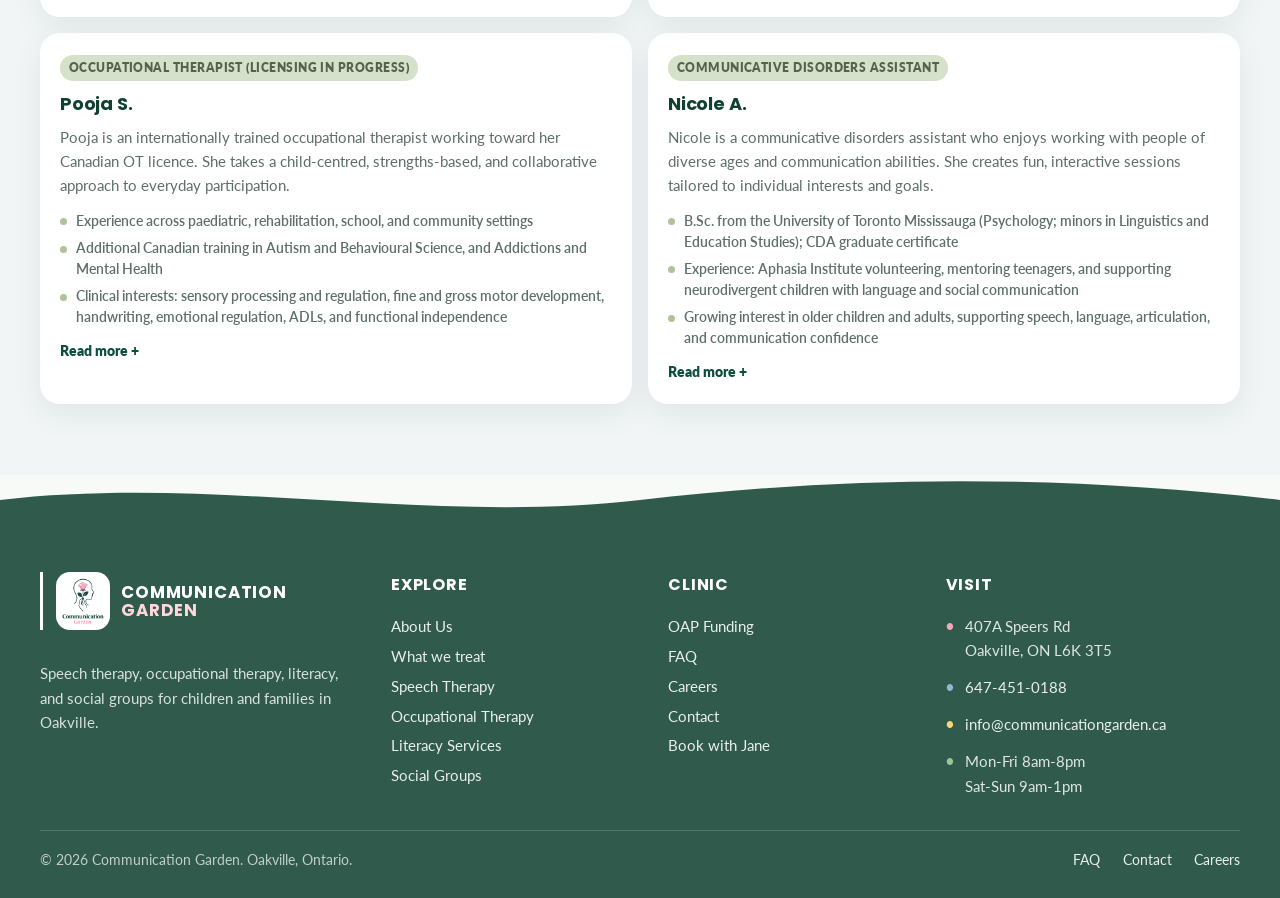
==== commit 0a73cfe6: "Redesign: Playhouse-inspired layout with Communication Garden theme" ====
--- a/about-us/index.html
+++ b/about-us/index.html
@@ -27,7 +27,7 @@
 <link rel="apple-touch-icon" href="/assets/apple-touch-icon.png" sizes="180x180">
 <link rel="preconnect" href="https://fonts.googleapis.com">
 <link rel="preconnect" href="https://fonts.gstatic.com" crossorigin>
-<link href="https://fonts.googleapis.com/css2?family=Nunito+Sans:wght@400;600;700;800&family=Source+Serif+4:opsz,wght@8..60,600&display=swap" rel="stylesheet">
+<link href="https://fonts.googleapis.com/css2?family=Poppins:wght@600;700;800&family=Lato:wght@400;700;900&display=swap" rel="stylesheet">
 <link rel="stylesheet" href="/styles.css">
 <script type="application/ld+json">
 {"@context":"https://schema.org","@type":["MedicalClinic","LocalBusiness"],"name":"Communication Garden","alternateName":"Communication Garden Oakville","description":"Paediatric speech therapy, occupational therapy, literacy support, and social groups in Oakville, Ontario.","url":"https://communicationgarden.ca/","telephone":"+1-647-451-0188","email":"info@communicationgarden.ca","image":"https://communicationgarden.ca/assets/logo.png","logo":"https://communicationgarden.ca/assets/logo.png","address":{"@type":"PostalAddress","streetAddress":"407A Speers Rd","addressLocality":"Oakville","addressRegion":"ON","postalCode":"L6K 3T5","addressCountry":"CA"},"geo":{"@type":"GeoCoordinates","latitude":43.43706,"longitude":-79.69803},"hasMap":"https://www.google.com/maps?q=407A+Speers+Rd,+Oakville,+ON+L6K+3T5","openingHoursSpecification":[{"@type":"OpeningHoursSpecification","dayOfWeek":["Monday","Tuesday","Wednesday","Thursday","Friday"],"opens":"08:00","closes":"20:00"},{"@type":"OpeningHoursSpecification","dayOfWeek":["Saturday","Sunday"],"opens":"09:00","closes":"13:00"}],"areaServed":[{"@type":"City","name":"Oakville"},{"@type":"City","name":"Burlington"},{"@type":"City","name":"Mississauga"},{"@type":"AdministrativeArea","name":"Halton"}],"sameAs":["https://communicationgarden.janeapp.com/","https://communicationgarden.janeapp.com/locations/communication-garden"],"medicalSpecialty":["Speech Pathology","Occupational Therapy"],"priceRange":"$$"}
@@ -39,7 +39,7 @@
   <div class="wrap topbar-inner">
     <a class="brand" href="/">
       <img src="/assets/logo.png" width="64" height="70" alt="Communication Garden logo">
-      <span><span class="brand-name">Communication Garden</span><span class="brand-tag">Speech · OT · Literacy</span></span>
+      <span><span class="brand-name">Communication<br><em>Garden</em></span></span>
     </a>
         <nav class="nav-desktop" aria-label="Primary">
       <ul>
@@ -60,6 +60,7 @@
         <li><a href="/contact/">Contact</a></li>
       </ul>
     </nav>
+    <a class="nav-phone desktop-only" href="tel:+16474510188"><svg viewBox="0 0 24 24" aria-hidden="true"><path d="M5 4h4l2 5-2.5 1.5a11 11 0 0 0 5 5L15 13l5 2v4a2 2 0 0 1-2 2A16 16 0 0 1 3 6a2 2 0 0 1 2-2"/></svg>647-451-0188</a>
     <a class="nav-cta desktop-only" href="https://communicationgarden.janeapp.com/locations/communication-garden/book" target="_blank" rel="noopener">Book online</a>
     <button class="menu-toggle" type="button" aria-expanded="false" aria-controls="nav-drawer">Menu</button>
   </div>
@@ -321,19 +322,19 @@
 </section>
 
 </main>
-<footer>
+<footer class="site-footer">
+  <svg class="footer-wave" viewBox="0 0 1440 60" preserveAspectRatio="none" aria-hidden="true"><path d="M0 30 C 240 0, 480 60, 720 30 S 1200 0, 1440 30 V60 H0Z" fill="currentColor"/></svg>
+  <div class="footer-inner">
   <div class="wrap footer-grid">
+    <div class="footer-brand">
+      <a href="/" class="footer-logo"><img src="/assets/logo.png" width="64" height="70" alt="Communication Garden logo" loading="lazy"><span>Communication<br><em>Garden</em></span></a>
+      <p>Speech therapy, occupational therapy, literacy, and social groups for children and families in Oakville.</p>
+    </div>
     <div>
-      <h3>Communication Garden</h3>
-      <p>Speech therapy, occupational therapy, literacy, and social groups for children and families in Oakville.</p>
-      <p><strong>407A Speers Rd, Oakville, ON L6K 3T5</strong><br>
-      <a href="tel:+16474510188">647-451-0188</a><br>
-      <a href="mailto:info@communicationgarden.ca">info@communicationgarden.ca</a></p>
-      <p>Hours: Mon-Fri 8:00 am - 8:00 pm; Sat-Sun 9:00 am - 1:00 pm</p>
-    </div>
-    <div>
-      <h3>Services</h3>
+      <h3>Explore</h3>
       <ul>
+        <li><a href="/about-us/">About Us</a></li>
+        <li><a href="/what-we-treat/">What we treat</a></li>
         <li><a href="/speech-therapy/">Speech Therapy</a></li>
         <li><a href="/occupational-therapy/">Occupational Therapy</a></li>
         <li><a href="/literacy-services/">Literacy Services</a></li>
@@ -343,24 +344,27 @@
     <div>
       <h3>Clinic</h3>
       <ul>
-        <li><a href="/about-us/">About Us</a></li>
-        <li><a href="/what-we-treat/">What we treat</a></li>
+        <li><a href="/oap-funding/">OAP Funding</a></li>
         <li><a href="/speech-therapy-oakville-faq/">FAQ</a></li>
-        <li><a href="/oap-funding/">OAP Funding</a></li>
         <li><a href="/careers/">Careers</a></li>
+        <li><a href="/contact/">Contact</a></li>
+        <li><a href="https://communicationgarden.janeapp.com/locations/communication-garden/book" target="_blank" rel="noopener">Book with Jane</a></li>
       </ul>
     </div>
     <div>
-      <h3>Get started</h3>
-      <ul>
-        <li><a href="https://communicationgarden.janeapp.com/locations/communication-garden/book" target="_blank" rel="noopener">Book with Jane</a></li>
-        <li><a href="/contact/">Contact form</a></li>
-        <li><a href="tel:+16474510188">Call 647-451-0188</a></li>
+      <h3>Visit</h3>
+      <ul class="footer-contact">
+        <li><span class="ci ci-pink" aria-hidden="true">●</span>407A Speers Rd<br>Oakville, ON L6K 3T5</li>
+        <li><span class="ci ci-blue" aria-hidden="true">●</span><a href="tel:+16474510188">647-451-0188</a></li>
+        <li><span class="ci ci-yellow" aria-hidden="true">●</span><a href="mailto:info@communicationgarden.ca">info@communicationgarden.ca</a></li>
+        <li><span class="ci ci-green" aria-hidden="true">●</span>Mon-Fri 8am-8pm<br>Sat-Sun 9am-1pm</li>
       </ul>
     </div>
   </div>
   <div class="wrap legal">
-    <p>© 2026 Communication Garden. Oakville, Ontario. Speech-language pathology, occupational therapy, literacy support, and social groups.</p>
+    <p>© 2026 Communication Garden. Oakville, Ontario.</p>
+    <p class="legal-links"><a href="/speech-therapy-oakville-faq/">FAQ</a><a href="/contact/">Contact</a><a href="/careers/">Careers</a></p>
+  </div>
   </div>
 </footer>
 <script src="/site.js" defer></script>
--- a/styles.css
+++ b/styles.css
@@ -56,7 +56,7 @@
 }
 .topbar, .topbar-inner, .brand { overflow: visible; }
 .brand-name {
-  font-family: "Source Serif 4", Georgia, serif;
+  font-family: "Poppins", system-ui, sans-serif;
   font-weight: 600; font-size: 1.02rem; color: var(--forest-deep); line-height: 1.15;
 }
 .brand-tag { display: block; font-size: .7rem; color: var(--muted); font-weight: 700; letter-spacing: .02em; }
@@ -219,7 +219,7 @@
 }
 .eyebrow i { width: 8px; height: 8px; border-radius: 50%; background: var(--rose); display: inline-block; }
 h1 {
-  font-family: "Source Serif 4", Georgia, serif;
+  font-family: "Poppins", system-ui, sans-serif;
   font-size: clamp(1.9rem, 4vw, 3rem); line-height: 1.12; margin: 0 0 .85rem;
   color: var(--forest-deep); font-weight: 600;
 }
@@ -291,6 +291,43 @@
 }
 .fun-photo--team {
   margin-top: 0;
+}
+.fun-photo--side {
+  margin-top: 1rem;
+  max-width: 300px;
+}
+.fun-photo--side.fun-photo--landscape {
+  max-width: 340px;
+}
+.fun-photo--side.fun-photo--landscape picture,
+.fun-photo--side.fun-photo--landscape img {
+  aspect-ratio: auto;
+  height: auto;
+  max-height: none;
+  object-fit: contain;
+  object-position: center center;
+}
+.fun-photo--side.fun-photo--portrait {
+  max-width: 280px;
+}
+.fun-photo--side.fun-photo--portrait picture,
+.fun-photo--side.fun-photo--portrait img {
+  aspect-ratio: auto;
+  height: auto;
+  max-height: none;
+  object-fit: contain;
+  object-position: center bottom;
+}
+@media (max-width: 819px) {
+  .fun-photo--side {
+    max-width: min(300px, 100%);
+  }
+  .fun-photo--side.fun-photo--landscape {
+    max-width: min(340px, 100%);
+  }
+  .fun-photo--side.fun-photo--portrait {
+    max-width: min(280px, 100%);
+  }
 }
 /* Gentle pop-in when the photo enters view */
 .fun-photo:not(.is-in):not(.is-static) .fun-photo-frame,
@@ -404,7 +441,7 @@
 section { padding: 3rem 0; }
 .section-head { max-width: 42rem; margin-bottom: 1.6rem; }
 .section-head h2 {
-  font-family: "Source Serif 4", Georgia, serif; font-size: clamp(1.55rem, 3vw, 2.15rem);
+  font-family: "Poppins", system-ui, sans-serif; font-size: clamp(1.55rem, 3vw, 2.15rem);
   margin: 0 0 .5rem; color: var(--forest-deep); font-weight: 600;
 }
 .section-head p { margin: 0; color: var(--muted); }
@@ -441,14 +478,14 @@
   background: var(--forest); color: #fff; border: none;
   display: flex; flex-direction: column; justify-content: center; gap: .8rem;
 }
-.funding-side h3 { margin: 0; font-family: "Source Serif 4", Georgia, serif; font-size: 1.4rem; font-weight: 600; }
+.funding-side h3 { margin: 0; font-family: "Poppins", system-ui, sans-serif; font-size: 1.4rem; font-weight: 600; }
 .funding-side p { margin: 0; opacity: .92; }
 .funding-side a { color: #fff !important; font-weight: 800; }
 .cta-final {
   background: linear-gradient(135deg, var(--forest), var(--forest-deep));
   color: #fff; border-radius: 28px; padding: 2rem; text-align: center; box-shadow: var(--shadow);
 }
-.cta-final h2 { margin: 0 0 .5rem; font-family: "Source Serif 4", Georgia, serif; font-weight: 600; font-size: clamp(1.45rem, 3vw, 2rem); }
+.cta-final h2 { margin: 0 0 .5rem; font-family: "Poppins", system-ui, sans-serif; font-weight: 600; font-size: clamp(1.45rem, 3vw, 2rem); }
 .cta-final p { margin: 0 auto 1.2rem; max-width: 36rem; opacity: .92; }
 .cta-final .btn-primary { background: #fff; color: var(--forest) !important; }
 .cta-final .btn-ghost { background: transparent; color: #fff !important; border-color: rgba(255,255,255,.35); }
@@ -891,7 +928,7 @@
 }
 .visit-us-copy h2 {
   margin: .35rem 0 .5rem;
-  font-family: "Source Serif 4", Georgia, serif;
+  font-family: "Poppins", system-ui, sans-serif;
   font-weight: 600;
   font-size: clamp(1.45rem, 3vw, 1.85rem);
   color: var(--forest-deep);
@@ -904,7 +941,7 @@
 }
 .visit-meta strong { color: var(--forest-deep); font-weight: 800; }
 @media (max-width: 820px) {
-  .visit-us-grid { grid-template-columns: 1fr; padding: 1.15rem; }
+  .visit-us-grid { grid-template-columns: 1fr; }
   .map-frame--home { height: 220px; }
   .map-frame--contact { height: 200px; }
 }
@@ -1271,7 +1308,7 @@
   margin-bottom: 2rem;
 }
 .treat-group > h2 {
-  font-family: "Source Serif 4", Georgia, serif;
+  font-family: "Poppins", system-ui, sans-serif;
   font-size: clamp(1.25rem, 2.4vw, 1.55rem);
   font-weight: 600;
   color: var(--forest-deep);
@@ -1281,6 +1318,7 @@
   display: grid;
   grid-template-columns: 1fr 1fr;
   gap: .85rem;
+  align-items: start;
 }
 .treat-card {
   background: #fff;
@@ -1394,6 +1432,137 @@
   .treat-card[open] .treat-plus { transform: none; }
 }
 
+
+/* What we treat - playful blooms */
+.treat-group > h2 {
+  position: relative;
+  display: inline-flex;
+  align-items: center;
+  gap: .55rem;
+}
+.treat-group-bloom {
+  display: inline-block;
+  width: 18px;
+  height: 18px;
+  flex: none;
+  opacity: 0;
+  transform: scale(0.4) rotate(-28deg);
+  transform-origin: 50% 90%;
+  transition: opacity .45s ease, transform .55s cubic-bezier(.34, 1.55, .64, 1);
+}
+.treat-group-bloom svg { width: 100%; height: 100%; display: block; overflow: visible; }
+.treat-group.is-in .treat-group-bloom {
+  opacity: .95;
+  transform: scale(1) rotate(8deg);
+}
+@media (hover: hover) and (pointer: fine) {
+  .treat-group.is-in:hover .treat-group-bloom {
+    animation: treatBloomWiggle 1.2s ease-in-out infinite;
+  }
+}
+.treat-card > summary {
+  position: relative;
+}
+.treat-bloom {
+  flex: none;
+  width: 18px;
+  height: 18px;
+  margin-right: .15rem;
+  opacity: .55;
+  transform: scale(0.72) rotate(-18deg);
+  transform-origin: 50% 90%;
+  transition: transform .42s cubic-bezier(.34, 1.45, .64, 1), opacity .3s ease;
+  pointer-events: none;
+}
+.treat-bloom svg { width: 100%; height: 100%; display: block; overflow: visible; }
+.treat-card[open] .treat-bloom {
+  opacity: 1;
+  transform: scale(1.08) rotate(10deg);
+}
+@keyframes treatBloomWiggle {
+  0%, 100% { transform: scale(1.05) rotate(8deg); }
+  50% { transform: scale(1.12) rotate(-6deg); }
+}
+@keyframes treatBloomWiggleClosed {
+  0%, 100% { transform: scale(0.78) rotate(-12deg); }
+  50% { transform: scale(0.88) rotate(8deg); }
+}
+@media (hover: hover) and (pointer: fine) {
+  .treat-card:not([open]):hover .treat-bloom {
+    animation: treatBloomWiggleClosed 1.15s ease-in-out infinite;
+  }
+  .treat-card[open]:hover .treat-bloom {
+    animation: treatBloomWiggle 1.15s ease-in-out infinite;
+  }
+}
+.treat-burst {
+  position: fixed;
+  left: 0;
+  top: 0;
+  width: 0;
+  height: 0;
+  z-index: 80;
+  pointer-events: none;
+  overflow: visible;
+}
+.treat-burst-petal {
+  position: absolute;
+  left: 0;
+  top: 0;
+  width: 16px;
+  height: 16px;
+  margin: -8px 0 0 -8px;
+  opacity: 0;
+  will-change: transform, opacity;
+  animation: treatBurstFly .78s cubic-bezier(.22, 1, .36, 1) forwards;
+  animation-delay: var(--burst-delay, 0s);
+}
+.treat-burst-petal svg { width: 100%; height: 100%; display: block; overflow: visible; }
+@keyframes treatBurstFly {
+  0% {
+    opacity: 0;
+    transform: translate3d(0, 0, 0) scale(0.35) rotate(0deg);
+  }
+  18% { opacity: 1; }
+  100% {
+    opacity: 0;
+    transform: translate3d(var(--dx), var(--dy), 0) scale(var(--sc, 1)) rotate(var(--rot));
+  }
+}
+.treat-body {
+  position: relative;
+}
+.treat-card[open] .treat-body::before {
+  content: "";
+  position: absolute;
+  left: .55rem;
+  top: .1rem;
+  bottom: 1.1rem;
+  width: 2px;
+  border-radius: 2px;
+  background: linear-gradient(180deg, rgba(143, 176, 122, .55), rgba(232, 120, 136, .25));
+  transform-origin: top center;
+  animation: treatStemGrow .55s cubic-bezier(.22, 1, .36, 1) both;
+}
+@keyframes treatStemGrow {
+  from { transform: scaleY(0); opacity: 0; }
+  to { transform: scaleY(1); opacity: 1; }
+}
+@media (prefers-reduced-motion: reduce) {
+  .treat-group-bloom,
+  .treat-bloom {
+    opacity: .9 !important;
+    transform: scale(1) rotate(8deg) !important;
+    animation: none !important;
+    transition: none !important;
+  }
+  .treat-burst { display: none !important; }
+  .treat-card[open] .treat-body::before {
+    animation: none !important;
+    transform: none !important;
+  }
+}
+
 /* Slightly tighter primary nav so "What we treat" fits */
 .nav-desktop ul {
   gap: .1rem .65rem;
@@ -1422,3 +1591,321 @@
   width: 100%;
   height: auto;
 }
+
+/* =====================================================================
+   REDESIGN LAYER (branch: redesign)
+   Soft, rounded, airy look: Poppins headings + Lato body, pale bands,
+   white floating cards, pill buttons, wavy dividers, dark garden footer.
+   ===================================================================== */
+:root {
+  --ink: #2C5A4B;          /* heading green */
+  --ink-soft: rgba(44, 90, 75, .78);
+  --text: #23332E;
+  --muted: #5E6E68;
+  --bg: #F8FAF8;
+  --pink: #F4A7B5;
+  --pink-deep: #E87888;
+  --pink-soft: #FDECEF;
+  --green-soft: #E7F1E2;
+  --blue: #8DB8D6;
+  --blue-soft: #E8F1F8;
+  --yellow: #F7D774;
+  --yellow-soft: #FFF8E3;
+  --line: #E7ECE9;
+  --radius: 20px;
+  --shadow: 0 10px 30px rgba(31, 60, 50, .08);
+  --shadow-lg: 0 18px 50px rgba(31, 60, 50, .12);
+  --max: 1200px;
+}
+body {
+  font-family: "Lato", system-ui, -apple-system, sans-serif;
+  font-size: 16px; color: var(--text); background: var(--bg); line-height: 1.6;
+}
+body::before, body::after { display: none !important; }
+h1, h2, h3, h4, .brand-name, .hero-title {
+  font-family: "Poppins", system-ui, sans-serif; color: var(--ink); letter-spacing: -.01em;
+}
+h1 { font-size: clamp(2.2rem, 4.4vw, 3rem); font-weight: 700; line-height: 1.1; }
+h2 { font-size: clamp(1.7rem, 3vw, 2.25rem); font-weight: 700; line-height: 1.15; }
+h3 { font-weight: 700; }
+p, li { color: var(--muted); }
+.lede { font-size: 1.15rem; color: var(--ink-soft); }
+
+/* ---------- Header ---------- */
+.topbar {
+  background: rgba(255,255,255,.96); border-bottom: 0;
+  box-shadow: 0 2px 16px rgba(31,60,50,.06);
+}
+.topbar-inner { padding: .75rem 0; gap: 1.25rem; }
+.brand { gap: .6rem; padding-left: .7rem; border-left: 3px solid var(--ink); }
+.brand img { width: 48px; }
+.brand-name { font-size: .95rem; font-weight: 700; line-height: 1.05; text-transform: uppercase; letter-spacing: .04em; }
+.brand-name em { font-style: normal; color: var(--pink-deep); }
+.nav-desktop { margin-left: auto; }
+.nav-desktop ul { gap: .2rem 1.35rem; font-size: .95rem; font-weight: 400; font-family: "Lato", sans-serif; }
+.nav-desktop > ul > li > a { color: var(--ink); padding: .35rem 0; position: relative; }
+.nav-desktop > ul > li > a[aria-current="page"] { color: var(--ink); font-weight: 700; }
+.nav-desktop > ul > li > a[aria-current="page"]::after {
+  content: ""; position: absolute; left: 0; right: 0; bottom: -2px; height: 2px; border-radius: 2px; background: var(--ink);
+}
+.nav-desktop > ul > li > a:hover { color: var(--pink-deep); }
+.nav-phone {
+  display: inline-flex; align-items: center; gap: .35rem; font-weight: 700; color: var(--ink);
+  text-decoration: none; white-space: nowrap; font-size: .95rem;
+}
+.nav-phone svg { width: 16px; height: 16px; fill: none; stroke: var(--pink-deep); stroke-width: 2; }
+.nav-cta {
+  background: var(--ink); padding: .75rem 1.4rem; font-weight: 700; font-size: .9rem;
+  box-shadow: 0 8px 20px rgba(44,90,75,.22); font-family: "Lato", sans-serif;
+}
+.nav-cta:hover { background: #20473B; }
+@media (max-width: 1100px) { .nav-phone { display: none; } }
+
+/* ---------- Buttons ---------- */
+.btn {
+  border-radius: 999px; font-family: "Lato", sans-serif; font-weight: 700; font-size: 1rem;
+  padding: .85rem 1.6rem; transition: transform .2s ease, box-shadow .2s ease, background .2s ease;
+}
+.btn:hover { transform: translateY(-2px); }
+.btn-primary { background: var(--ink); box-shadow: 0 10px 24px rgba(44,90,75,.22); }
+.btn-primary:hover { background: #20473B; }
+.btn-ghost { background: #fff; color: var(--ink) !important; border: 1.5px solid #CBD6D1; }
+.btn-white { background: #fff; color: var(--ink) !important; box-shadow: 0 10px 24px rgba(0,0,0,.12); }
+.btn-pink { background: var(--pink); color: #5A2430 !important; box-shadow: 0 10px 24px rgba(232,120,136,.3); }
+.btn-pink:hover { background: #F293A5; }
+
+/* ---------- Home hero: soft photo, centred big type, wave ---------- */
+.hero.hero--photo {
+  position: relative; overflow: hidden; padding: 0; background: #DDE6E1;
+  min-height: min(78vh, 720px); display: grid; place-items: center;
+}
+.hero.hero--photo::before, .hero.hero--photo::after { display: none; }
+.hero-bg { position: absolute; inset: 0; z-index: 0; }
+.hero-bg img { width: 100%; height: 100%; object-fit: cover; object-position: center 35%; filter: blur(2px) saturate(1.05); transform: scale(1.04); }
+.hero-bg::after {
+  content: ""; position: absolute; inset: 0;
+  background: linear-gradient(180deg, rgba(36,70,60,.45) 0%, rgba(36,70,60,.38) 55%, rgba(248,250,248,0) 82%, var(--bg) 100%);
+}
+.hero-center { position: relative; z-index: 1; text-align: center; padding: 6rem 0 7rem; color: #fff; }
+.hero-title {
+  color: #fff; font-size: clamp(2.8rem, 7vw, 5rem); font-weight: 800; text-transform: uppercase;
+  letter-spacing: -.02em; margin: 0 0 .9rem; text-shadow: 0 4px 30px rgba(0,0,0,.18);
+}
+.hero-title span { color: #FFD6DE; }
+.hero-sub { color: #fff; font-size: 1.15rem; margin: 0 0 1.4rem; opacity: .95; }
+.hero-lede { color: #fff; font-size: 1.35rem; max-width: 34rem; margin: 0 auto 2rem; line-height: 1.45; }
+.hero-ctas { justify-content: center; gap: 1rem; }
+.hero-ctas .btn { min-width: 210px; justify-content: center; font-size: 1.05rem; }
+.hero-wave { position: absolute; left: 0; right: 0; bottom: -1px; width: 100%; height: 70px; color: var(--bg); z-index: 1; }
+
+/* ---------- Generic sections / cards ---------- */
+main > section, .vine-region > section { padding: 4.5rem 0; }
+.section-head.center { text-align: center; max-width: 42rem; margin: 0 auto 2.6rem; }
+.section-head h2 { margin: 0 0 .7rem; }
+.section-head p { font-size: 1.12rem; color: var(--ink-soft); margin: 0; }
+.soft-card, .card, .hero-card, .funding-card, .cta-final, .service, .team-card, .treat-card, .contact-card {
+  background: #fff; border: 0 !important; border-radius: var(--radius); box-shadow: var(--shadow);
+}
+.center-cta { display: flex; justify-content: center; margin-top: 2.4rem; }
+.text-link { font-weight: 700; color: var(--ink); text-decoration: none; }
+.text-link:hover { color: var(--pink-deep); }
+
+/* About split */
+.about-split-grid { display: grid; grid-template-columns: 1fr 1fr; gap: 2.5rem; align-items: center; }
+.about-photo { margin: 0; max-width: none; }
+.about-photo .hero-photo-frame { border-radius: 22px; box-shadow: var(--shadow-lg); border: 0; }
+.about-photo img { aspect-ratio: 4 / 3; object-fit: cover; object-position: center 40%; width: 100%; }
+.about-card { padding: 2.2rem 2.2rem 2rem; }
+.about-card h2 { margin-top: 0; }
+
+/* Approach numbered */
+.approach-grid { display: grid; grid-template-columns: 1fr 1fr; gap: 2.4rem 3.5rem; max-width: 900px; margin: 0 auto; }
+.approach-item { display: grid; grid-template-columns: 96px 1fr; gap: 1rem; align-items: center; position: relative; }
+.approach-num {
+  grid-column: 1; grid-row: 1; font-family: "Poppins", sans-serif; font-weight: 800; font-size: 4.6rem;
+  color: rgba(44,90,75,.08); line-height: 1; text-align: center;
+}
+.approach-icon {
+  grid-column: 1; grid-row: 1; justify-self: center; width: 38px; height: 38px; border-radius: 12px;
+  display: grid; place-items: center;
+}
+.approach-icon svg { width: 22px; height: 22px; fill: none; stroke-width: 1.8; stroke-linecap: round; stroke-linejoin: round; }
+.ic-pink { background: var(--pink-soft); } .ic-pink svg { stroke: var(--pink-deep); }
+.ic-green { background: var(--green-soft); } .ic-green svg { stroke: #4E8A5F; }
+.ic-blue { background: var(--blue-soft); } .ic-blue svg { stroke: #4F86AE; }
+.ic-yellow { background: var(--yellow-soft); } .ic-yellow svg { stroke: #C99A1E; }
+.approach-item h3 { margin: 0 0 .3rem; font-size: 1.2rem; }
+.approach-item p { margin: 0; font-size: .95rem; }
+
+/* Steps panel */
+.band.steps-band { background: linear-gradient(180deg, var(--bg), var(--yellow-soft)); }
+.steps-panel {
+  background: linear-gradient(135deg, #FFFBEE 0%, #FFFFFF 55%, #F1F7EE 100%);
+  border-radius: 28px; padding: 3.2rem 2rem 3rem; box-shadow: 0 4px 30px rgba(31,60,50,.05);
+}
+.steps { position: relative; display: grid; grid-template-columns: repeat(3, 1fr); gap: 2rem; text-align: center; max-width: 960px; margin: 0 auto; }
+.steps-line { position: absolute; left: 0; right: 0; top: 0; width: 100%; height: 80px; z-index: 0; }
+.steps-line path { stroke: var(--pink); stroke-width: 3; }
+.step { position: relative; z-index: 1; }
+.step-num {
+  width: 68px; height: 68px; border-radius: 50%; display: grid; place-items: center; margin: 0 auto 1rem;
+  font-family: "Poppins", sans-serif; font-weight: 700; font-size: 1.6rem; color: #fff;
+  box-shadow: 0 0 0 8px #fff, 0 10px 24px rgba(31,60,50,.12);
+}
+.s-pink { background: var(--pink); } .s-green { background: #9CC59A; } .s-blue { background: var(--blue); }
+.step h3 { margin: 0 0 .4rem; font-size: 1.2rem; }
+.step p { margin: 0 auto; max-width: 17rem; font-size: .95rem; }
+
+/* Services band */
+.services-band { background: #F1F5F6; }
+.services { display: grid; grid-template-columns: repeat(4, 1fr); gap: 1.2rem; }
+.service { padding: 1.6rem 1.4rem; display: flex; flex-direction: column; gap: .6rem; transition: transform .25s ease, box-shadow .25s ease; }
+.service:hover { transform: translateY(-4px); box-shadow: var(--shadow-lg); }
+.service h3 { font-size: 1.12rem; color: var(--ink); }
+.service a { color: var(--ink); }
+.service-flower, .mini-flower {
+  width: 44px; height: 44px; border-radius: 14px; display: block; background-repeat: no-repeat; background-position: center; background-size: 30px;
+}
+.mini-flower { width: 30px; height: 30px; background-size: 26px; border-radius: 0; display: inline-block; }
+.f-pink { background-color: var(--pink-soft); background-image: url("data:image/svg+xml,%3Csvg xmlns='http://www.w3.org/2000/svg' viewBox='0 0 40 40'%3E%3Cg fill='%23F4A7B5'%3E%3Ccircle cx='20' cy='9' r='7'/%3E%3Ccircle cx='31' cy='17' r='7'/%3E%3Ccircle cx='27' cy='30' r='7'/%3E%3Ccircle cx='13' cy='30' r='7'/%3E%3Ccircle cx='9' cy='17' r='7'/%3E%3C/g%3E%3Ccircle cx='20' cy='20' r='5' fill='%23F7D774'/%3E%3C/svg%3E"); }
+.f-green { background-color: var(--green-soft); background-image: url("data:image/svg+xml,%3Csvg xmlns='http://www.w3.org/2000/svg' viewBox='0 0 40 40'%3E%3Cpath d='M20 36V18' stroke='%234E8A5F' stroke-width='2.5' stroke-linecap='round'/%3E%3Cpath d='M20 22c0-8 6-13 14-13 0 8-6 13-14 13zM20 26c0-6-5-10-12-10 0 6 5 10 12 10z' fill='%239CC59A'/%3E%3C/svg%3E"); }
+.f-blue { background-color: var(--blue-soft); background-image: url("data:image/svg+xml,%3Csvg xmlns='http://www.w3.org/2000/svg' viewBox='0 0 40 40'%3E%3Cg fill='%238DB8D6'%3E%3Cellipse cx='20' cy='10' rx='5' ry='8'/%3E%3Cellipse cx='20' cy='30' rx='5' ry='8'/%3E%3Cellipse cx='10' cy='20' rx='8' ry='5'/%3E%3Cellipse cx='30' cy='20' rx='8' ry='5'/%3E%3C/g%3E%3Ccircle cx='20' cy='20' r='5' fill='%23fff'/%3E%3C/svg%3E"); }
+.f-yellow { background-color: var(--yellow-soft); background-image: url("data:image/svg+xml,%3Csvg xmlns='http://www.w3.org/2000/svg' viewBox='0 0 40 40'%3E%3Cg fill='%23F7D774'%3E%3Ccircle cx='20' cy='8' r='6'/%3E%3Ccircle cx='32' cy='20' r='6'/%3E%3Ccircle cx='20' cy='32' r='6'/%3E%3Ccircle cx='8' cy='20' r='6'/%3E%3Ccircle cx='28.5' cy='11.5' r='5'/%3E%3Ccircle cx='28.5' cy='28.5' r='5'/%3E%3Ccircle cx='11.5' cy='28.5' r='5'/%3E%3Ccircle cx='11.5' cy='11.5' r='5'/%3E%3C/g%3E%3Ccircle cx='20' cy='20' r='6' fill='%23E87888'/%3E%3C/svg%3E"); }
+.mini-flower { background-color: transparent; }
+
+/* Pill marquee */
+.pill-marquee {
+  margin-top: 2.6rem; overflow: hidden; display: flex; gap: .9rem;
+  -webkit-mask-image: linear-gradient(90deg, transparent, #000 8%, #000 92%, transparent);
+          mask-image: linear-gradient(90deg, transparent, #000 8%, #000 92%, transparent);
+}
+.pill-track { list-style: none; margin: 0; padding: .4rem 0; display: flex; gap: .9rem; flex-shrink: 0; animation: cg-marquee 38s linear infinite; }
+.pill-marquee:hover .pill-track { animation-play-state: paused; }
+.pill-track a {
+  display: inline-flex; align-items: center; gap: .55rem; white-space: nowrap; text-decoration: none;
+  background: #fff; color: var(--ink); font-weight: 700; padding: .8rem 1.3rem; border-radius: 999px; box-shadow: 0 4px 16px rgba(31,60,50,.06);
+}
+.pill-track a::before { content: ""; width: 10px; height: 10px; border-radius: 50%; background: var(--pink); }
+.pill-track li:nth-child(4n+2) a::before { background: #9CC59A; }
+.pill-track li:nth-child(4n+3) a::before { background: var(--blue); }
+.pill-track li:nth-child(4n+4) a::before { background: var(--yellow); }
+.pill-track a:hover { background: var(--pink-soft); }
+@keyframes cg-marquee { to { transform: translateX(calc(-100% - .9rem)); } }
+
+/* Funding */
+.funding { display: grid; grid-template-columns: 1.4fr .9fr; gap: 1.5rem; align-items: stretch; }
+.funding-card { padding: 2.2rem; background: #fff; }
+.funding-card h2 { margin-top: 0; }
+.funding-side { background: var(--ink) !important; color: #fff; border-radius: var(--radius); padding: 2rem; display: flex; flex-direction: column; gap: .6rem; }
+.funding-side h3 { color: #fff; margin: 0; font-size: 1.4rem; }
+.funding-side p { color: rgba(255,255,255,.85); }
+.funding-side a { color: #FFD6DE !important; font-weight: 700; text-decoration: none; }
+
+/* Visit */
+.visit-us { background: transparent; }
+.visit-us-grid { display: grid; grid-template-columns: .9fr 1.1fr; gap: 1.5rem; align-items: stretch; }
+.visit-us-copy { padding: 2.2rem; }
+.visit-us-copy h2 { margin-top: 0; }
+.contact-list, .footer-contact { list-style: none; padding: 0; margin: 0; display: grid; gap: .8rem; }
+.contact-list li, .footer-contact li { display: flex; gap: .7rem; align-items: flex-start; color: var(--text); }
+.contact-list a { color: var(--ink); font-weight: 700; text-decoration: none; }
+.ci { font-size: .8rem; line-height: 1.9; }
+.ci-pink { color: var(--pink); } .ci-green { color: #9CC59A; } .ci-blue { color: var(--blue); } .ci-yellow { color: var(--yellow); }
+.map-frame { border-radius: var(--radius); overflow: hidden; box-shadow: var(--shadow); border: 0; min-height: 340px; }
+.map-frame iframe { width: 100%; height: 100%; min-height: 340px; border: 0; display: block; }
+
+/* Final CTA */
+.final-band { background: linear-gradient(180deg, var(--bg), var(--yellow-soft)); padding-bottom: 5rem !important; }
+.cta-final { max-width: 760px; margin: 0 auto; text-align: center; padding: 2.6rem 2rem 1.6rem; }
+.cta-final h2 { font-size: clamp(1.9rem, 3.6vw, 2.7rem); margin: .4rem 0 1rem; }
+.cta-final mark { background: linear-gradient(180deg, transparent 58%, #FFEFA8 58%); color: inherit; padding: 0 .15em; }
+.cta-final p { font-size: 1.12rem; color: var(--ink-soft); }
+.cta-icons { display: flex; justify-content: center; gap: .5rem; }
+.cta-foot { border-top: 1px solid var(--line); margin-top: 1.6rem; padding-top: 1rem; font-size: .9rem !important; }
+
+/* ---------- Inner page hero ---------- */
+.page-hero {
+  position: relative; padding: 4.2rem 0 4.6rem; overflow: hidden;
+  background: radial-gradient(circle at 12% 20%, var(--pink-soft) 0, transparent 38%),
+              radial-gradient(circle at 88% 30%, var(--blue-soft) 0, transparent 40%),
+              linear-gradient(180deg, var(--green-soft), var(--bg));
+  text-align: center;
+}
+.page-hero .wrap { max-width: 820px; }
+.page-hero h1 { font-size: clamp(2.2rem, 5vw, 3.2rem); }
+.page-hero .lede { margin-inline: auto; }
+.page-hero::after {
+  content: ""; position: absolute; left: 0; right: 0; bottom: -1px; height: 50px;
+  background: var(--bg);
+  -webkit-mask: url("data:image/svg+xml,%3Csvg xmlns='http://www.w3.org/2000/svg' viewBox='0 0 1440 50' preserveAspectRatio='none'%3E%3Cpath d='M0 25 C 240 0, 480 50, 720 25 S 1200 0, 1440 25 V50 H0Z'/%3E%3C/svg%3E") center / 100% 100% no-repeat;
+          mask: url("data:image/svg+xml,%3Csvg xmlns='http://www.w3.org/2000/svg' viewBox='0 0 1440 50' preserveAspectRatio='none'%3E%3Cpath d='M0 25 C 240 0, 480 50, 720 25 S 1200 0, 1440 25 V50 H0Z'/%3E%3C/svg%3E") center / 100% 100% no-repeat;
+}
+.eyebrow {
+  background: #fff; color: var(--ink); border: 0; box-shadow: 0 4px 14px rgba(31,60,50,.06);
+  font-family: "Lato", sans-serif; font-weight: 700; letter-spacing: .06em;
+}
+.page-hero .eyebrow { margin-inline: auto; }
+.band { background: #F1F5F6; }
+.card { padding: 1.8rem; }
+.prose h2 { margin-top: 0; }
+.list-check li::before { background: var(--pink) !important; }
+.service-chips a { border-radius: 999px; background: #fff; box-shadow: 0 4px 14px rgba(31,60,50,.06); border: 0; color: var(--ink); }
+
+/* ---------- Footer ---------- */
+.site-footer { position: relative; background: transparent; padding: 0; margin-top: 0; border: 0; }
+.footer-wave { display: block; width: 100%; height: 50px; color: #2F5A4C; margin-bottom: -1px; }
+.footer-inner { background: #2F5A4C; padding: 3rem 0 1.6rem; }
+.site-footer .footer-grid { grid-template-columns: 1.3fr 1fr 1fr 1.2fr; gap: 2rem; }
+.site-footer h3 { color: #fff; font-size: 1rem; font-family: "Poppins", sans-serif; margin: 0 0 1rem; }
+.site-footer p, .site-footer li { color: rgba(255,255,255,.82); font-size: .95rem; }
+.site-footer a { color: rgba(255,255,255,.9); font-weight: 400; text-decoration: none; }
+.site-footer a:hover { color: #FFD6DE; }
+.footer-logo { display: inline-flex; align-items: center; gap: .7rem; padding-left: .8rem; border-left: 3px solid #fff; margin-bottom: 1rem; }
+.footer-logo img { width: 54px; background: #fff; border-radius: 14px; padding: 4px; }
+.footer-logo span { font-family: "Poppins", sans-serif; font-weight: 700; text-transform: uppercase; letter-spacing: .05em; color: #fff; line-height: 1.1; font-size: 1.05rem; }
+.footer-logo em { font-style: normal; color: #FFD6DE; }
+.footer-contact li { color: rgba(255,255,255,.85); }
+.site-footer .legal { display: flex; justify-content: space-between; flex-wrap: wrap; gap: .6rem; border-top: 1px solid rgba(255,255,255,.18); margin-top: 2rem; padding-top: 1.2rem; }
+.site-footer .legal p { margin: 0; font-size: .85rem; color: rgba(255,255,255,.7); }
+.legal-links { display: flex; gap: 1.4rem; }
+
+/* ---------- Responsive ---------- */
+@media (max-width: 960px) {
+  .services { grid-template-columns: 1fr 1fr; }
+  .site-footer .footer-grid { grid-template-columns: 1fr 1fr; }
+}
+@media (max-width: 819px) {
+  .about-split-grid, .approach-grid, .funding, .visit-us-grid { grid-template-columns: 1fr; }
+  .steps { grid-template-columns: 1fr; gap: 2.2rem; }
+  .steps-line { display: none; }
+  .hero-center { padding: 4.5rem 0 5.5rem; }
+  .hero-lede { font-size: 1.12rem; }
+  .hero-ctas .btn { min-width: 0; width: 100%; max-width: 320px; }
+  main > section, .vine-region > section { padding: 3.2rem 0; }
+  .approach-item { grid-template-columns: 76px 1fr; }
+  .approach-num { font-size: 3.6rem; }
+  .brand-name { font-size: .85rem; }
+}
+@media (max-width: 560px) {
+  .services, .site-footer .footer-grid { grid-template-columns: 1fr; }
+  .steps-panel { padding: 2.4rem 1.2rem; }
+}
+@media (prefers-reduced-motion: reduce) {
+  .pill-track { animation: none; }
+  .pill-track[aria-hidden="true"] { display: none; }
+  .pill-marquee { flex-wrap: wrap; justify-content: center; -webkit-mask-image: none; mask-image: none; }
+  .pill-marquee .pill-track { flex-wrap: wrap; justify-content: center; }
+  .btn:hover, .service:hover { transform: none; }
+}
+/* redesign fixes */
+h1, h2, h3, h4 { font-family: "Poppins", system-ui, sans-serif; }
+.about-photo picture, .about-photo img { aspect-ratio: 4 / 3; height: auto; }
+.about-photo .hero-photo-frame { background: transparent; }
+.cta-final { background: #fff; color: var(--text); }
+.cta-final .btn-primary { background: var(--ink); color: #fff !important; }
+.cta-final .btn-ghost { background: #fff; color: var(--ink) !important; border: 1.5px solid #CBD6D1; }
+.cta-final h2 { font-weight: 700; color: var(--ink); }
+.visit-us-grid { background: transparent; box-shadow: none; border: 0; padding: 0; border-radius: 0; }
+.visit-us-copy { background: #fff; border-radius: var(--radius); box-shadow: var(--shadow); }
+.visit-us { padding: 3.5rem 0 !important; } .visit-us-copy h2 { font-weight: 700; font-size: clamp(1.7rem,3vw,2.25rem); color: var(--ink); }
+@media (max-width:560px){ .hero--photo .hero-sub, .hero--photo .hero-lede, .hero--photo .hero-title { text-shadow: 0 2px 14px rgba(20,45,38,.65); } }
